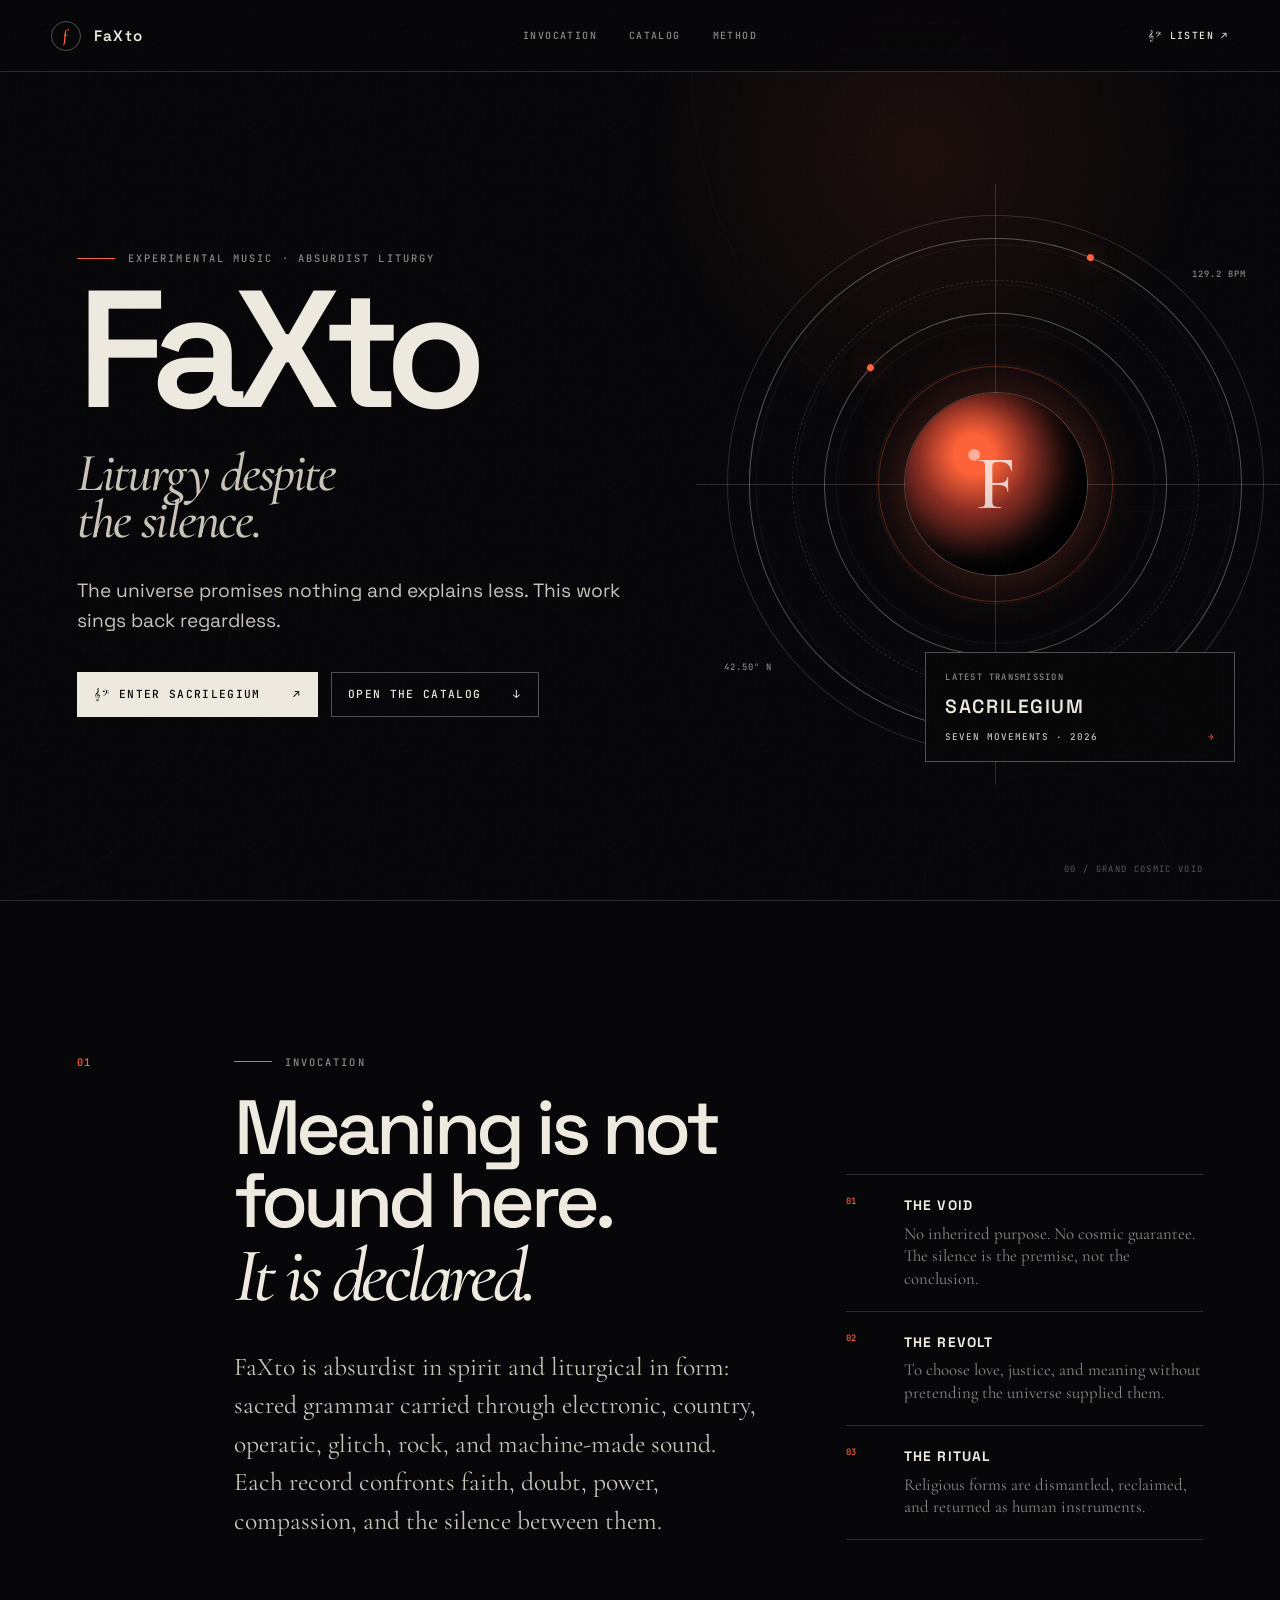
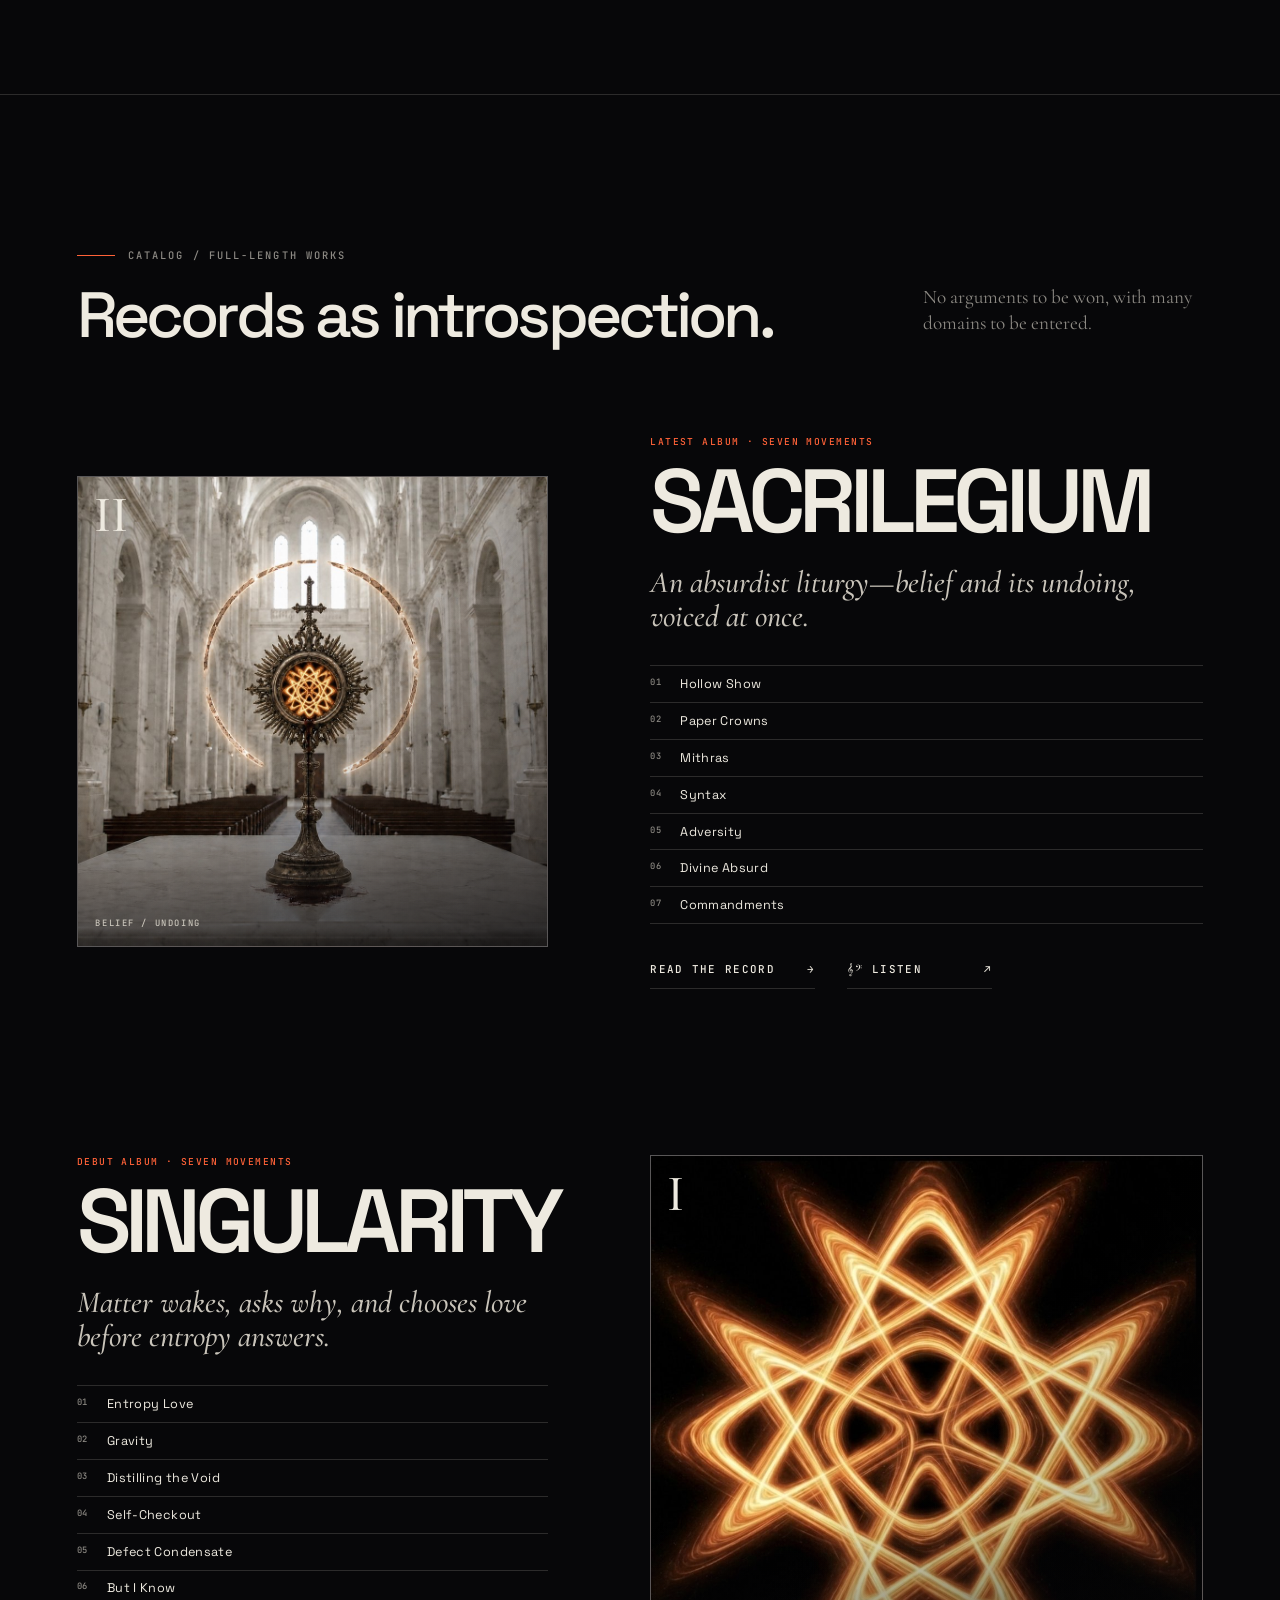
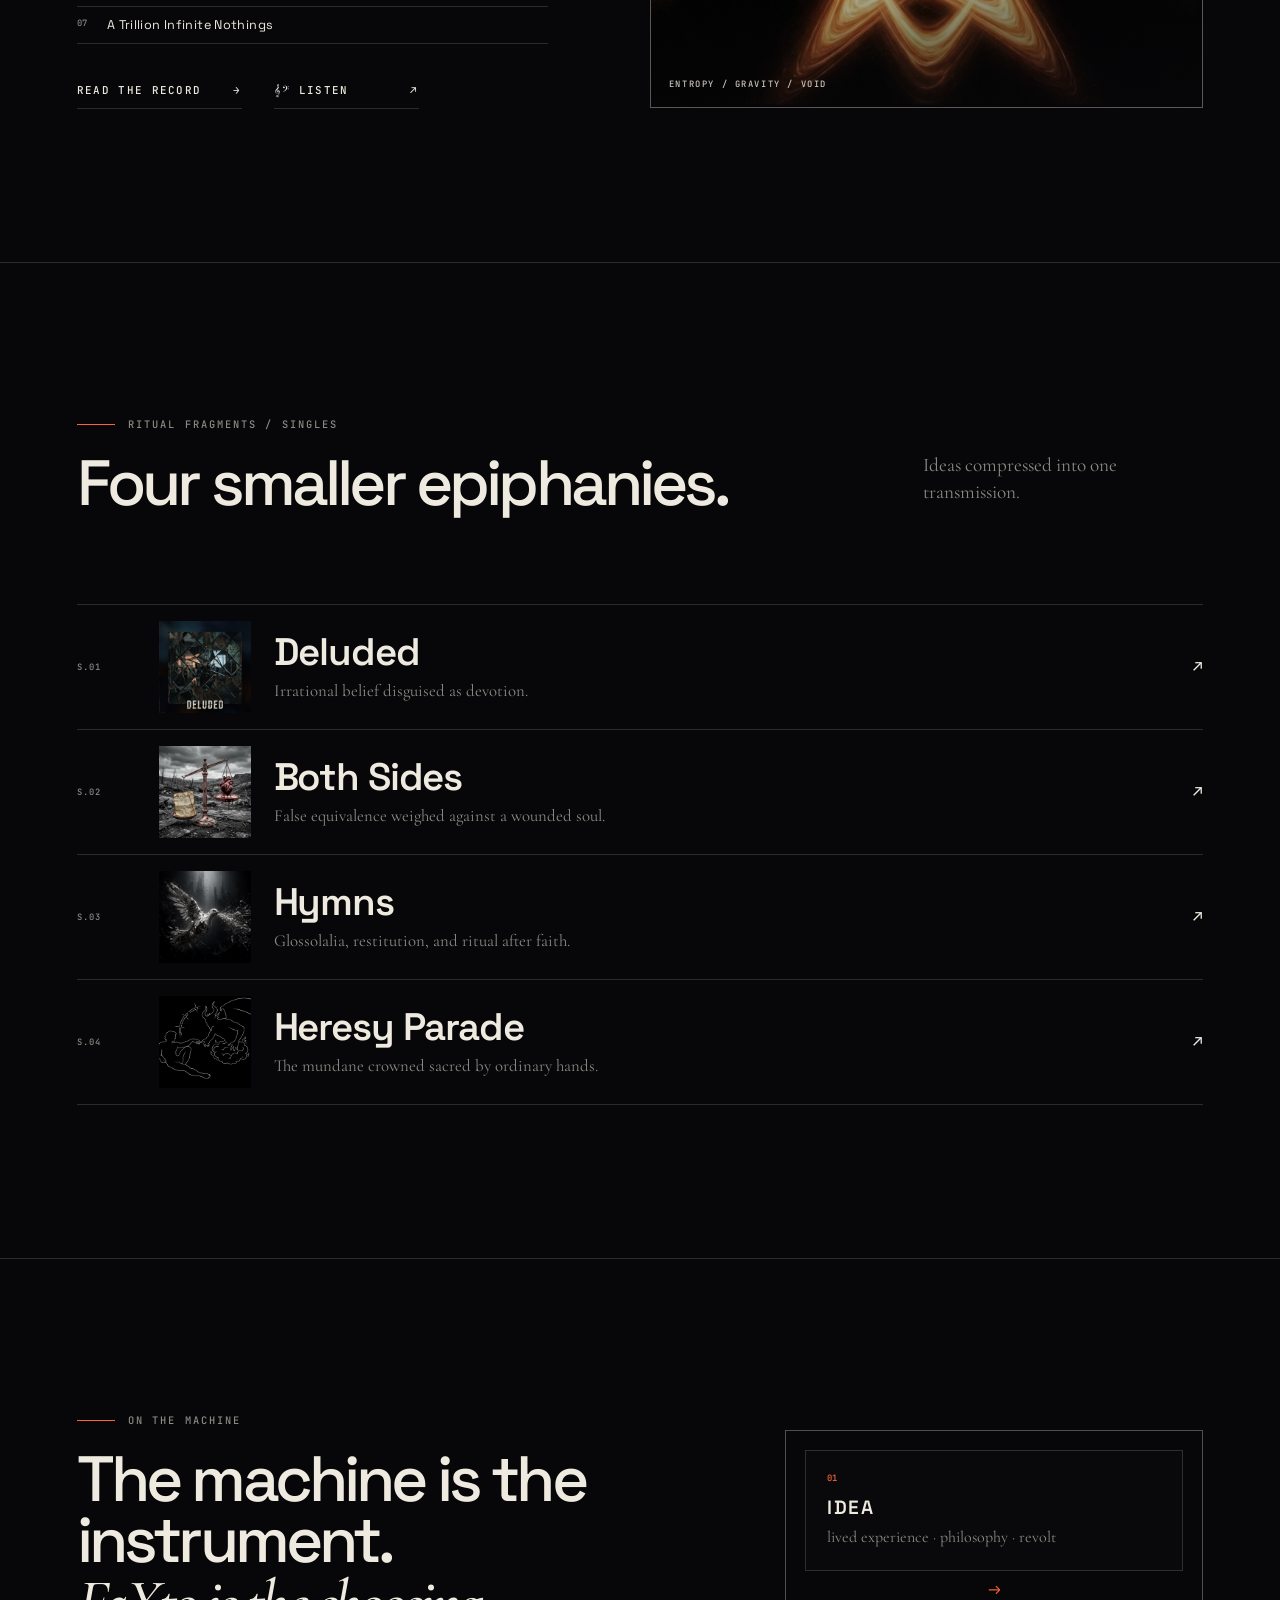
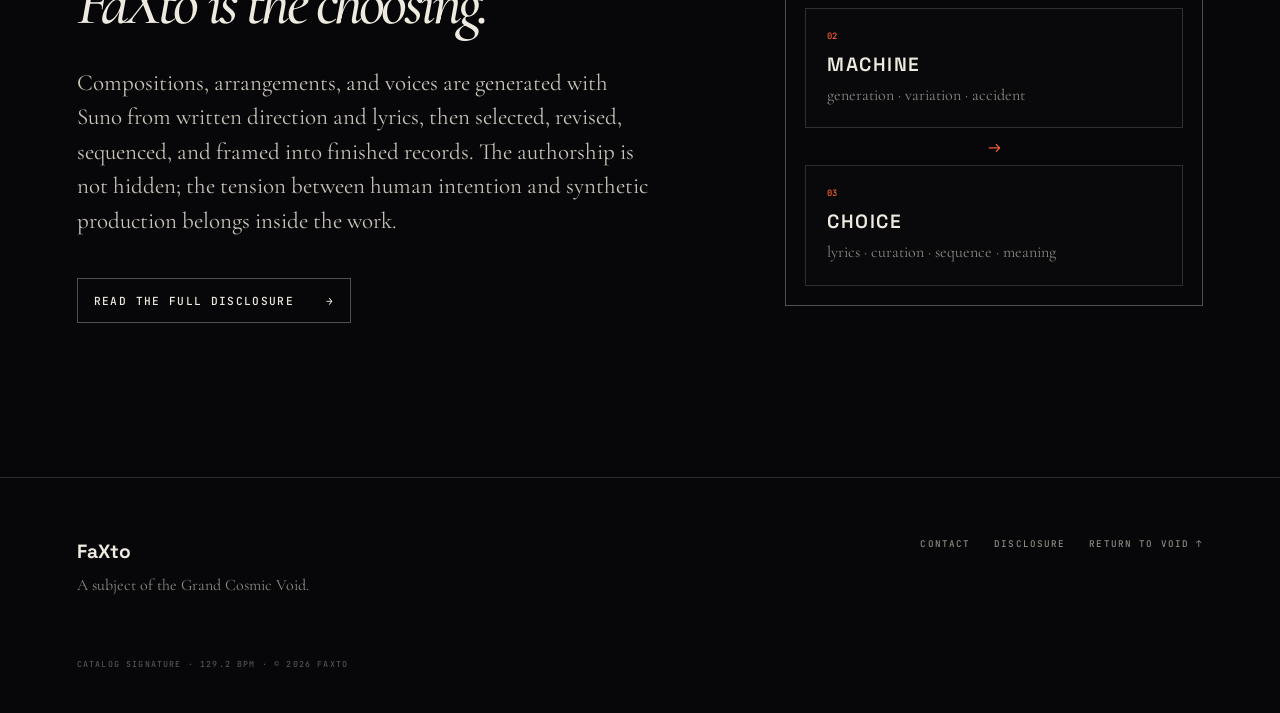
==== index.html @ 3f62a882 "Refine homepage language and restore music symbols" ====
<!DOCTYPE html>
<html lang="en">
<head>
  <meta charset="utf-8">
  <meta name="viewport" content="width=device-width, initial-scale=1">
  <meta name="theme-color" content="#070709">
  <title>FaXto — Liturgy despite the silence</title>
  <meta name="description" content="FaXto is an experimental absurdist music project: sacred forms, machine production, and meaning declared against the Grand Cosmic Void.">
  <link rel="icon" href="favicon.svg" type="image/svg+xml">
  <link rel="stylesheet" href="css/common.css">
  <link rel="stylesheet" href="css/home.css">
  <script>document.documentElement.classList.add('js')</script>
  <script src="js/reveal.js" defer></script>
</head>
<body class="home-page">
  <a class="skip-link" href="#main">Skip to the work</a>
  <div class="ambient" aria-hidden="true"><span></span><span></span><span></span></div>

  <header class="site-header">
    <a class="brand" href="#top" aria-label="FaXto home">
      <span class="brand-mark" aria-hidden="true">ƒ</span>
      <span class="brand-name">FaXto</span>
    </a>
    <nav class="site-nav" aria-label="Primary navigation">
      <a href="#invocation">Invocation</a>
      <a href="#catalog">Catalog</a>
      <a href="#method">Method</a>
    </nav>
    <a class="header-listen" href="https://artists.landr.com/sacrilegium" target="_blank" rel="noopener">𝄞𝄢 Listen <span aria-hidden="true">↗</span></a>
  </header>

  <main id="main">
    <section class="hero" id="top" aria-labelledby="hero-title">
      <div class="hero-copy reveal">
        <p class="kicker">Experimental music · absurdist liturgy</p>
        <h1 id="hero-title"><span>FaXto</span><em>Liturgy despite<br>the silence.</em></h1>
        <p class="hero-deck">The universe promises nothing and explains less. This work sings back regardless.</p>
        <div class="hero-actions">
          <a class="button button-primary" href="https://artists.landr.com/sacrilegium" target="_blank" rel="noopener">𝄞𝄢 Enter SACRILEGIUM <span aria-hidden="true">↗</span></a>
          <a class="button button-quiet" href="#catalog">Open the catalog <span aria-hidden="true">↓</span></a>
        </div>
      </div>

      <div class="hero-visual reveal" aria-label="Abstract orbital visualization representing FaXto's Grand Cosmic Void">
        <div class="void-engine" data-parallax>
          <span class="orbit orbit-a"></span>
          <span class="orbit orbit-b"></span>
          <span class="orbit orbit-c"></span>
          <span class="crosshair crosshair-x"></span>
          <span class="crosshair crosshair-y"></span>
          <span class="event-horizon"></span>
          <span class="core">F</span>
          <span class="coordinate coordinate-a">129.2 BPM</span>
          <span class="coordinate coordinate-b">42.50° N</span>
          <span class="coordinate coordinate-c">VOID / 02</span>
        </div>
        <a class="latest-signal" href="releases/sacrilegium.html">
          <span class="signal-label">Latest transmission</span>
          <strong>SACRILEGIUM</strong>
          <span class="signal-meta">Seven movements · 2026 <b aria-hidden="true">→</b></span>
        </a>
      </div>

      <div class="hero-index" aria-hidden="true">00 / GRAND COSMIC VOID</div>
    </section>

    <section class="invocation section-shell" id="invocation" aria-labelledby="invocation-title">
      <div class="section-number reveal">01</div>
      <div class="invocation-copy reveal">
        <p class="kicker">Invocation</p>
        <h2 id="invocation-title">Meaning is not found here.<br><em>It is declared.</em></h2>
        <p>FaXto is absurdist in spirit and liturgical in form: sacred grammar carried through electronic, country, operatic, glitch, rock, and machine-made sound. Each record confronts faith, doubt, power, compassion, and the silence between them.</p>
      </div>
      <div class="tenets reveal" aria-label="FaXto artistic principles">
        <article><span>01</span><h3>The Void</h3><p>No inherited purpose. No cosmic guarantee. The silence is the premise, not the conclusion.</p></article>
        <article><span>02</span><h3>The Revolt</h3><p>To choose love, justice, and meaning without pretending the universe supplied them.</p></article>
        <article><span>03</span><h3>The Ritual</h3><p>Religious forms are dismantled, reclaimed, and returned as human instruments.</p></article>
      </div>
    </section>

    <section class="catalog section-shell" id="catalog" aria-labelledby="catalog-title">
      <div class="section-heading reveal">
        <div><p class="kicker">Catalog / full-length works</p><h2 id="catalog-title">Records as introspection.</h2></div>
        <p>No arguments to be won, with many domains to be entered.</p>
      </div>

      <article class="release release-latest reveal">
        <a class="release-art" href="releases/sacrilegium.html" aria-label="Open SACRILEGIUM release page">
          <img src="assets/sacrilegium.jpg" alt="SACRILEGIUM cover: a monstrance on a marble altar" width="1000" height="1000" loading="lazy">
          <span class="art-index">II</span>
          <span class="art-caption">BELIEF / UNDOING</span>
        </a>
        <div class="release-body">
          <p class="release-status">Latest album · seven movements</p>
          <h3><a href="releases/sacrilegium.html">SACRILEGIUM</a></h3>
          <p class="release-thesis">An absurdist liturgy—belief and its undoing, voiced at once.</p>
          <ol class="compact-tracklist">
            <li><span>01</span> Hollow Show</li><li><span>02</span> Paper Crowns</li><li><span>03</span> Mithras</li><li><span>04</span> Syntax</li><li><span>05</span> Adversity</li><li><span>06</span> Divine Absurd</li><li><span>07</span> Commandments</li>
          </ol>
          <div class="release-actions"><a class="text-link" href="releases/sacrilegium.html">Read the record <span>→</span></a><a class="text-link" href="https://artists.landr.com/sacrilegium" target="_blank" rel="noopener">𝄞𝄢 Listen <span>↗</span></a></div>
        </div>
      </article>

      <article class="release release-reverse reveal">
        <a class="release-art" href="releases/singularity.html" aria-label="Open SINGULARITY release page">
          <img src="assets/singularity.jpg" alt="SINGULARITY cover: a glowing orange singularity knot" width="1000" height="1000" loading="lazy">
          <span class="art-index">I</span>
          <span class="art-caption">ENTROPY / GRAVITY / VOID</span>
        </a>
        <div class="release-body">
          <p class="release-status">Debut album · seven movements</p>
          <h3><a href="releases/singularity.html">SINGULARITY</a></h3>
          <p class="release-thesis">Matter wakes, asks why, and chooses love before entropy answers.</p>
          <ol class="compact-tracklist">
            <li><span>01</span> Entropy Love</li><li><span>02</span> Gravity</li><li><span>03</span> Distilling the Void</li><li><span>04</span> Self-Checkout</li><li><span>05</span> Defect Condensate</li><li><span>06</span> But I Know</li><li><span>07</span> A Trillion Infinite Nothings</li>
          </ol>
          <div class="release-actions"><a class="text-link" href="releases/singularity.html">Read the record <span>→</span></a><a class="text-link" href="https://artists.landr.com/singularity" target="_blank" rel="noopener">𝄞𝄢 Listen <span>↗</span></a></div>
        </div>
      </article>
    </section>

    <section class="singles section-shell" aria-labelledby="singles-title">
      <div class="section-heading reveal"><div><p class="kicker">Ritual fragments / singles</p><h2 id="singles-title">Four smaller epiphanies.</h2></div><p>Ideas compressed into one transmission.</p></div>
      <div class="single-grid">
        <a class="single-card reveal" href="releases/deluded.html"><span class="single-no">S.01</span><img src="assets/deluded.jpg" alt="Deluded cover" loading="lazy"><span class="single-copy"><strong>Deluded</strong><small>Irrational belief disguised as devotion.</small></span><b>↗</b></a>
        <a class="single-card reveal" href="releases/both-sides.html"><span class="single-no">S.02</span><img src="assets/both-sides.jpg" alt="Both Sides cover" loading="lazy"><span class="single-copy"><strong>Both Sides</strong><small>False equivalence weighed against a wounded soul.</small></span><b>↗</b></a>
        <a class="single-card reveal" href="releases/hymns.html"><span class="single-no">S.03</span><img src="assets/hymns.jpg" alt="Hymns cover" loading="lazy"><span class="single-copy"><strong>Hymns</strong><small>Glossolalia, restitution, and ritual after faith.</small></span><b>↗</b></a>
        <a class="single-card reveal" href="releases/heresy-parade.html"><span class="single-no">S.04</span><img src="assets/heresy-parade.jpg" alt="Heresy Parade cover" loading="lazy"><span class="single-copy"><strong>Heresy Parade</strong><small>The mundane crowned sacred by ordinary hands.</small></span><b>↗</b></a>
      </div>
    </section>

    <section class="method section-shell" id="method" aria-labelledby="method-title">
      <div class="method-panel reveal">
        <p class="kicker">On the machine</p>
        <h2 id="method-title">The machine is the instrument.<br><em>FaXto is the choosing.</em></h2>
        <p>Compositions, arrangements, and voices are generated with Suno from written direction and lyrics, then selected, revised, sequenced, and framed into finished records. The authorship is not hidden; the tension between human intention and synthetic production belongs inside the work.</p>
        <a class="button button-quiet" href="disclosure.html">Read the full disclosure <span>→</span></a>
      </div>
      <div class="method-diagram reveal" aria-label="Diagram showing FaXto's creative method">
        <div><span>01</span><strong>Idea</strong><small>lived experience · philosophy · revolt</small></div>
        <i aria-hidden="true">→</i>
        <div><span>02</span><strong>Machine</strong><small>generation · variation · accident</small></div>
        <i aria-hidden="true">→</i>
        <div><span>03</span><strong>Choice</strong><small>lyrics · curation · sequence · meaning</small></div>
      </div>
    </section>
  </main>

  <footer class="site-footer">
    <div><strong>FaXto</strong><span>A subject of the Grand Cosmic Void.</span></div>
    <nav aria-label="Footer navigation"><a href="mailto:faxto.music@gmail.com">Contact</a><a href="disclosure.html">Disclosure</a><a href="#top">Return to void ↑</a></nav>
    <small>Catalog signature · 129.2 BPM · © 2026 FaXto</small>
  </footer>
</body>
</html>
---- css/common.css ----
@import url('https://fonts.googleapis.com/css2?family=Cormorant+Garamond:ital,wght@0,400;0,500;0,600;1,500;1,600&family=JetBrains+Mono:wght@400;500&family=Space+Grotesk:wght@400;500;600&display=swap');

:root{
  --void:#070709;
  --void-2:#0d0d12;
  --panel:#111117;
  --paper:#eeeae0;
  --paper-dim:#c9c4ba;
  --ash:#8c8983;
  --line:rgba(238,234,224,.16);
  --line-strong:rgba(238,234,224,.32);
  --ember:#ff6238;
  --ember-soft:rgba(255,98,56,.16);
  --rose:#c38b7d;
  --display:"Space Grotesk",Arial,sans-serif;
  --serif:"Cormorant Garamond",Georgia,serif;
  --mono:"JetBrains Mono",ui-monospace,monospace;
  --max:1440px;
}

*,*::before,*::after{box-sizing:border-box}
html{scroll-behavior:smooth;-webkit-text-size-adjust:100%}
body{margin:0;background:var(--void);color:var(--paper);font-family:var(--display);font-size:16px;line-height:1.5;-webkit-font-smoothing:antialiased;overflow-x:hidden}
body::before{content:"";position:fixed;inset:0;pointer-events:none;z-index:50;opacity:.045;background-image:url("data:image/svg+xml,%3Csvg xmlns='http://www.w3.org/2000/svg' width='180' height='180'%3E%3Cfilter id='n'%3E%3CfeTurbulence baseFrequency='.85' numOctaves='3' stitchTiles='stitch'/%3E%3C/filter%3E%3Crect width='100%25' height='100%25' filter='url(%23n)' opacity='.8'/%3E%3C/svg%3E")}
a{color:inherit}
img{max-width:100%}
button,input,textarea,select{font:inherit}
::selection{background:var(--ember);color:#090909}
.skip-link{position:fixed;left:1rem;top:1rem;z-index:100;transform:translateY(-180%);padding:.75rem 1rem;background:var(--paper);color:var(--void);text-decoration:none;font:500 .72rem var(--mono);text-transform:uppercase;letter-spacing:.12em}.skip-link:focus{transform:none}
.kicker,.mono{margin:0;font:500 .65rem var(--mono);text-transform:uppercase;letter-spacing:.2em;color:var(--ash)}
.kicker::before{content:"";display:inline-block;width:2.4rem;height:1px;margin:0 .8rem .2rem 0;background:var(--ember)}
.button{display:inline-flex;align-items:center;justify-content:space-between;gap:2rem;min-width:13rem;padding:.9rem 1rem;border:1px solid var(--line-strong);font:500 .7rem var(--mono);letter-spacing:.12em;text-transform:uppercase;text-decoration:none;transition:background .25s,color .25s,border-color .25s,transform .25s}
.button:hover,.button:focus-visible{transform:translateY(-2px)}
.button-primary{background:var(--paper);color:var(--void);border-color:var(--paper)}
.button-primary:hover,.button-primary:focus-visible{background:var(--ember);border-color:var(--ember)}
.button-quiet:hover,.button-quiet:focus-visible{border-color:var(--ember);color:var(--ember)}
.text-link{display:inline-flex;justify-content:space-between;gap:2rem;padding:.7rem 0;border-bottom:1px solid var(--line);font:500 .68rem var(--mono);letter-spacing:.12em;text-transform:uppercase;text-decoration:none;transition:color .2s,border-color .2s}.text-link:hover,.text-link:focus-visible{color:var(--ember);border-color:var(--ember)}
:focus-visible{outline:2px solid var(--ember);outline-offset:4px}
.reveal{opacity:1;transform:none}.js .reveal{opacity:0;transform:translateY(24px);transition:opacity .8s cubic-bezier(.2,.7,.2,1),transform .8s cubic-bezier(.2,.7,.2,1)}.js .reveal.in{opacity:1;transform:none}

/* Shared release and disclosure foundations */
.release-page,.disclosure-page{min-height:100vh;background:radial-gradient(circle at 80% 0,var(--ember-soft),transparent 34%),var(--void)}
.release-page .wrap,.disclosure-page .wrap{position:relative;z-index:1;max-width:1080px;margin:auto;padding:0 32px 64px}
.rel-top{padding:30px 0}.back{display:inline-flex;align-items:center;gap:.7rem;color:var(--ash);font:500 .65rem var(--mono);letter-spacing:.16em;text-transform:uppercase;text-decoration:none}.back:hover{color:var(--ember)}
.gild,.dot{color:var(--ember)}

@media(max-width:720px){.button{width:100%}.release-page .wrap,.disclosure-page .wrap{padding-inline:20px}}
@media(prefers-reduced-motion:reduce){html{scroll-behavior:auto}.js .reveal{opacity:1;transform:none;transition:none}*,*::before,*::after{animation-duration:.001ms!important;animation-iteration-count:1!important;transition-duration:.001ms!important}}
---- css/home.css ----
.ambient{position:fixed;inset:0;z-index:-1;overflow:hidden;pointer-events:none;background:radial-gradient(circle at 72% 17%,rgba(255,98,56,.09),transparent 24%),linear-gradient(90deg,transparent 0 49.95%,rgba(255,255,255,.018) 50%,transparent 50.05%)}
.ambient span{position:absolute;border:1px solid rgba(255,255,255,.025);border-radius:50%}.ambient span:nth-child(1){width:70vw;height:70vw;right:-24vw;top:-30vw}.ambient span:nth-child(2){width:44vw;height:44vw;left:-26vw;top:38vh}.ambient span:nth-child(3){width:20vw;height:20vw;right:8vw;bottom:-10vw}
.site-header{position:fixed;inset:0 0 auto;z-index:40;height:72px;display:grid;grid-template-columns:1fr auto 1fr;align-items:center;padding:0 clamp(20px,4vw,64px);border-bottom:1px solid var(--line);background:rgba(7,7,9,.82);backdrop-filter:blur(18px)}
.brand{display:flex;align-items:center;gap:.8rem;width:max-content;text-decoration:none}.brand-mark{display:grid;place-items:center;width:30px;height:30px;border:1px solid var(--line-strong);border-radius:50%;font:600 1rem var(--serif);color:var(--ember)}.brand-name{font:600 .95rem var(--display);letter-spacing:.08em}
.site-nav{display:flex;gap:2rem}.site-nav a,.header-listen{font:500 .62rem var(--mono);text-transform:uppercase;letter-spacing:.14em;color:var(--ash);text-decoration:none;transition:color .2s}.site-nav a:hover,.site-nav a.active,.header-listen:hover{color:var(--paper)}.header-listen{justify-self:end;color:var(--paper)}
.hero{position:relative;min-height:100svh;display:grid;grid-template-columns:minmax(0,1fr) minmax(430px,.85fr);gap:clamp(40px,7vw,120px);align-items:center;max-width:var(--max);margin:auto;padding:140px clamp(24px,6vw,88px) 72px}
.hero-copy{position:relative;z-index:2}.hero h1{margin:1.4rem 0 0;line-height:.84}.hero h1>span{display:block;font:600 clamp(5rem,13vw,12.4rem)/.75 var(--display);letter-spacing:-.08em}.hero h1 em{display:block;margin-top:2.3rem;font:500 italic clamp(2.2rem,4.2vw,4.9rem)/.88 var(--serif);letter-spacing:-.035em;color:var(--paper-dim)}
.hero-deck{max-width:610px;margin:2rem 0 0;font:400 clamp(1.12rem,1.5vw,1.38rem)/1.55 var(--display);color:var(--paper-dim)}.hero-actions{display:flex;gap:.8rem;flex-wrap:wrap;margin-top:2.3rem}
.hero-visual{position:relative;display:grid;place-items:center;min-height:620px}.void-engine{position:relative;width:min(42vw,560px);aspect-ratio:1;border:1px solid var(--line);border-radius:50%;display:grid;place-items:center;transition:transform .25s ease-out;background:radial-gradient(circle,rgba(255,98,56,.09),transparent 34%),repeating-radial-gradient(circle,transparent 0 38px,rgba(255,255,255,.032) 39px 40px)}
.void-engine::before,.void-engine::after{content:"";position:absolute;inset:12%;border:1px dashed rgba(255,255,255,.15);border-radius:50%;animation:spin 24s linear infinite}.void-engine::after{inset:28%;border-style:solid;border-color:rgba(255,98,56,.32);animation-direction:reverse;animation-duration:17s}
.orbit{position:absolute;border:1px solid var(--line-strong);border-radius:50%}.orbit::after{content:"";position:absolute;left:50%;top:-4px;width:7px;height:7px;border-radius:50%;background:var(--ember);box-shadow:0 0 24px var(--ember)}.orbit-a{inset:4%;transform:rotate(22deg)}.orbit-b{inset:18%;transform:rotate(-48deg)}.orbit-c{inset:34%;transform:rotate(80deg)}
.event-horizon{position:absolute;width:34%;aspect-ratio:1;border-radius:50%;background:radial-gradient(circle at 38% 34%,#ffb09b 0 3%,var(--ember) 4% 12%,#8c2e23 34%,#0a090c 68%);box-shadow:0 0 0 1px rgba(255,255,255,.22),0 0 65px rgba(255,98,56,.24),inset -22px -16px 38px #000}.core{position:relative;z-index:2;font:600 clamp(2.8rem,6vw,5rem)/1 var(--serif);color:rgba(255,255,255,.76);mix-blend-mode:screen}
.crosshair{position:absolute;background:var(--line)}.crosshair-x{width:112%;height:1px}.crosshair-y{height:112%;width:1px}.coordinate{position:absolute;padding:.25rem .4rem;background:var(--void);font:500 .55rem var(--mono);letter-spacing:.12em;color:var(--ash)}.coordinate-a{top:9%;right:2%}.coordinate-b{bottom:14%;left:-2%}.coordinate-c{bottom:4%;right:11%}
.latest-signal{position:absolute;right:-2rem;bottom:2rem;width:min(310px,70%);padding:1.15rem 1.2rem;border:1px solid var(--line-strong);background:rgba(7,7,9,.86);backdrop-filter:blur(12px);text-decoration:none;transition:transform .25s,border-color .25s}.latest-signal:hover{transform:translate(-4px,-4px);border-color:var(--ember)}.signal-label{display:block;font:500 .55rem var(--mono);letter-spacing:.14em;text-transform:uppercase;color:var(--ash)}.latest-signal strong{display:block;margin:.7rem 0;font:600 1.2rem var(--display);letter-spacing:.08em}.signal-meta{display:flex;justify-content:space-between;font:500 .58rem var(--mono);text-transform:uppercase;letter-spacing:.1em;color:var(--paper-dim)}.signal-meta b{color:var(--ember)}
.hero-index{position:absolute;right:clamp(24px,6vw,88px);bottom:25px;font:500 .55rem var(--mono);letter-spacing:.15em;color:#4f4d4b}
@keyframes spin{to{transform:rotate(360deg)}}
.section-shell{max-width:var(--max);margin:auto;padding:clamp(90px,12vw,180px) clamp(24px,6vw,88px);border-top:1px solid var(--line)}
.invocation{display:grid;grid-template-columns:80px minmax(0,1.2fr) minmax(320px,.8fr);gap:clamp(30px,6vw,90px)}.section-number{font:500 .65rem var(--mono);letter-spacing:.14em;color:var(--ember)}.invocation-copy h2,.section-heading h2,.method h2{margin:1.4rem 0 0;font:500 clamp(2.8rem,6vw,6.4rem)/.95 var(--display);letter-spacing:-.06em}.invocation-copy h2 em,.method h2 em{font-family:var(--serif);font-weight:500}.invocation-copy>p:last-child{max-width:740px;margin:2.2rem 0 0;font:400 clamp(1.25rem,2vw,1.75rem)/1.5 var(--serif);color:var(--paper-dim)}
.tenets{align-self:end}.tenets article{display:grid;grid-template-columns:42px 1fr;column-gap:1rem;padding:1.25rem 0;border-top:1px solid var(--line)}.tenets article:last-child{border-bottom:1px solid var(--line)}.tenets span{grid-row:1/3;font:500 .55rem var(--mono);color:var(--ember)}.tenets h3{margin:0;font-size:.86rem;letter-spacing:.08em;text-transform:uppercase}.tenets p{margin:.45rem 0 0;font:400 1.05rem/1.35 var(--serif);color:var(--ash)}
.section-heading{display:flex;justify-content:space-between;gap:2rem;align-items:end;margin-bottom:clamp(48px,7vw,90px)}.section-heading h2{font-size:clamp(2.8rem,5vw,5.3rem)}.section-heading>p{max-width:280px;margin:0 0 .5rem;font:400 1.2rem/1.4 var(--serif);color:var(--ash)}
.release{display:grid;grid-template-columns:minmax(360px,.92fr) minmax(420px,1.08fr);gap:clamp(42px,8vw,120px);align-items:center;padding:0 0 clamp(100px,13vw,180px)}.release:last-child{padding-bottom:0}.release-reverse .release-art{order:2}.release-art{position:relative;display:block;aspect-ratio:1;overflow:hidden;border:1px solid var(--line-strong);background:radial-gradient(circle,var(--ember-soft),var(--panel));text-decoration:none}.release-art::after{content:"";position:absolute;inset:0;background:linear-gradient(135deg,transparent 48%,rgba(7,7,9,.5)),linear-gradient(0deg,rgba(7,7,9,.62),transparent 35%);transition:opacity .35s}.release-art:hover::after{opacity:.45}.release-art img{display:block;width:100%;height:100%;object-fit:cover;transition:transform .8s cubic-bezier(.2,.7,.2,1)}.release-art:hover img{transform:scale(1.025)}.art-index{position:absolute;z-index:2;left:1rem;top:.8rem;font:500 clamp(2rem,4vw,4.5rem)/1 var(--serif);color:var(--paper)}.art-caption{position:absolute;z-index:2;bottom:1.1rem;left:1.1rem;font:500 .55rem var(--mono);letter-spacing:.18em;color:var(--paper-dim)}
.release-status{margin:0;font:500 .6rem var(--mono);letter-spacing:.15em;text-transform:uppercase;color:var(--ember)}.release-body h3{margin:1.2rem 0 .7rem;font:600 clamp(3.2rem,7vw,7.5rem)/.78 var(--display);letter-spacing:-.07em}.release-body h3 a{text-decoration:none}.release-thesis{max-width:650px;margin:1.8rem 0 2rem;font:500 italic clamp(1.4rem,2.4vw,2.2rem)/1.1 var(--serif);color:var(--paper-dim)}.compact-tracklist{list-style:none;margin:0;padding:0;border-top:1px solid var(--line)}.compact-tracklist li{display:flex;gap:1.2rem;padding:.62rem 0;border-bottom:1px solid var(--line);font:400 .79rem var(--display);letter-spacing:.03em}.compact-tracklist span{font:500 .55rem var(--mono);color:var(--ash)}.release-actions{display:flex;gap:2rem;margin-top:1.7rem}.release-actions .text-link{min-width:145px}
.single-grid{border-top:1px solid var(--line)}.single-card{display:grid;grid-template-columns:60px 92px 1fr auto;gap:1.4rem;align-items:center;padding:1rem 0;border-bottom:1px solid var(--line);text-decoration:none;transition:padding .25s,color .25s,background .25s}.single-card:hover{padding-inline:1rem;color:var(--ember);background:rgba(255,255,255,.018)}.single-no{font:500 .55rem var(--mono);letter-spacing:.12em;color:var(--ash)}.single-card img{width:92px;aspect-ratio:1;object-fit:cover;filter:saturate(.75) contrast(1.05);background:var(--panel)}.single-copy strong{display:block;font:600 clamp(1.35rem,3vw,2.4rem)/1 var(--display);letter-spacing:-.03em}.single-copy small{display:block;margin-top:.55rem;font:400 1.05rem var(--serif);color:var(--ash)}.single-card>b{font:400 1rem var(--mono)}
.method{display:grid;grid-template-columns:minmax(0,1fr) minmax(360px,.72fr);gap:clamp(60px,10vw,150px);align-items:center}.method-panel h2{font-size:clamp(3rem,5vw,5.8rem)}.method-panel>p:not(.kicker){max-width:760px;margin:2rem 0;font:400 clamp(1.18rem,1.8vw,1.5rem)/1.5 var(--serif);color:var(--paper-dim)}.method-panel .button{margin-top:.5rem}.method-diagram{border:1px solid var(--line-strong);padding:1.2rem}.method-diagram>div{padding:1.3rem;border:1px solid var(--line);background:rgba(255,255,255,.012)}.method-diagram span{display:block;font:500 .55rem var(--mono);color:var(--ember)}.method-diagram strong{display:block;margin:.65rem 0 .35rem;font:600 1.2rem var(--display);text-transform:uppercase;letter-spacing:.08em}.method-diagram small{font:400 1rem var(--serif);color:var(--ash)}.method-diagram i{display:block;margin:.4rem 0;text-align:center;color:var(--ember);font-style:normal}
.site-footer{max-width:var(--max);margin:auto;display:grid;grid-template-columns:1fr auto;gap:2rem;align-items:start;padding:60px clamp(24px,6vw,88px) 44px;border-top:1px solid var(--line)}.site-footer>div strong{display:block;font-size:1.2rem}.site-footer>div span{display:block;margin-top:.5rem;font:400 1rem var(--serif);color:var(--ash)}.site-footer nav{display:flex;gap:1.5rem;flex-wrap:wrap}.site-footer nav a{font:500 .58rem var(--mono);letter-spacing:.12em;text-transform:uppercase;color:var(--ash);text-decoration:none}.site-footer nav a:hover{color:var(--ember)}.site-footer small{grid-column:1/-1;margin-top:2rem;font:500 .52rem var(--mono);letter-spacing:.14em;text-transform:uppercase;color:#55524f}

@media(max-width:1050px){.site-header{grid-template-columns:1fr auto}.site-nav{display:none}.hero{grid-template-columns:1fr;padding-top:130px}.hero-visual{min-height:520px}.void-engine{width:min(76vw,540px)}.invocation{grid-template-columns:60px 1fr}.tenets{grid-column:2}.release{grid-template-columns:1fr;gap:45px}.release-art{max-width:680px}.release-reverse .release-art{order:0}.method{grid-template-columns:1fr}.method-diagram{max-width:620px}}
@media(max-width:680px){.site-header{height:60px;padding-inline:18px}.brand-name{font-size:.85rem}.header-listen{font-size:.55rem}.hero{padding:108px 20px 50px;gap:30px}.hero h1>span{font-size:clamp(4.4rem,26vw,7rem)}.hero h1 em{font-size:clamp(2.25rem,12vw,3.5rem);margin-top:1.8rem}.hero-actions{flex-direction:column}.hero-visual{min-height:390px}.void-engine{width:88vw}.latest-signal{right:0;bottom:-1rem}.coordinate{display:none}.hero-index{display:none}.section-shell{padding:90px 20px}.invocation{grid-template-columns:1fr}.section-number{display:none}.tenets{grid-column:auto}.section-heading{display:block}.section-heading>p{margin-top:1rem}.release{grid-template-columns:minmax(0,1fr);padding-bottom:100px}.release-art{width:100%}.release-body h3{font-size:clamp(3rem,17vw,5rem)}.release-actions{flex-direction:column;gap:0}.single-card{grid-template-columns:42px 68px 1fr;gap:.8rem}.single-card img{width:68px}.single-card>b{display:none}.single-copy small{font-size:.9rem}.method{display:block}.method-diagram{margin-top:3rem}.site-footer{grid-template-columns:1fr}.site-footer nav{display:grid;gap:.8rem}}
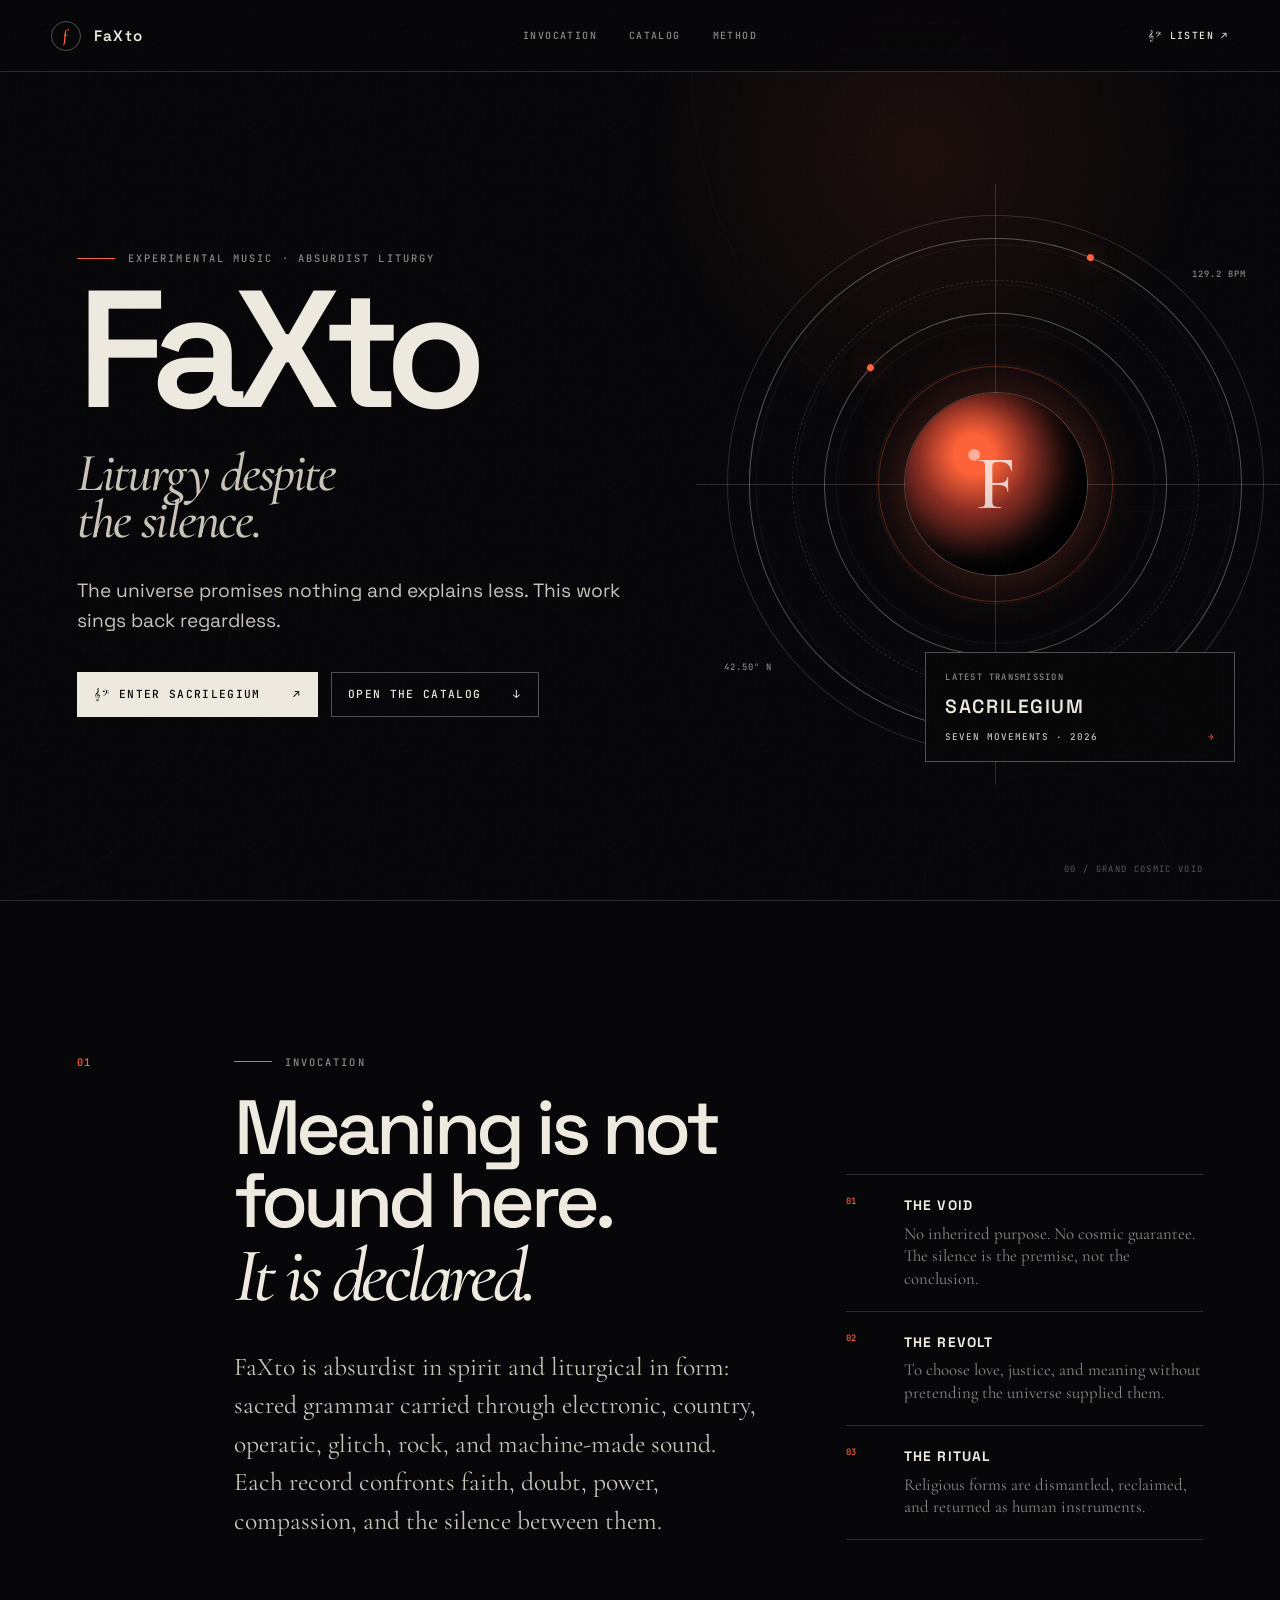
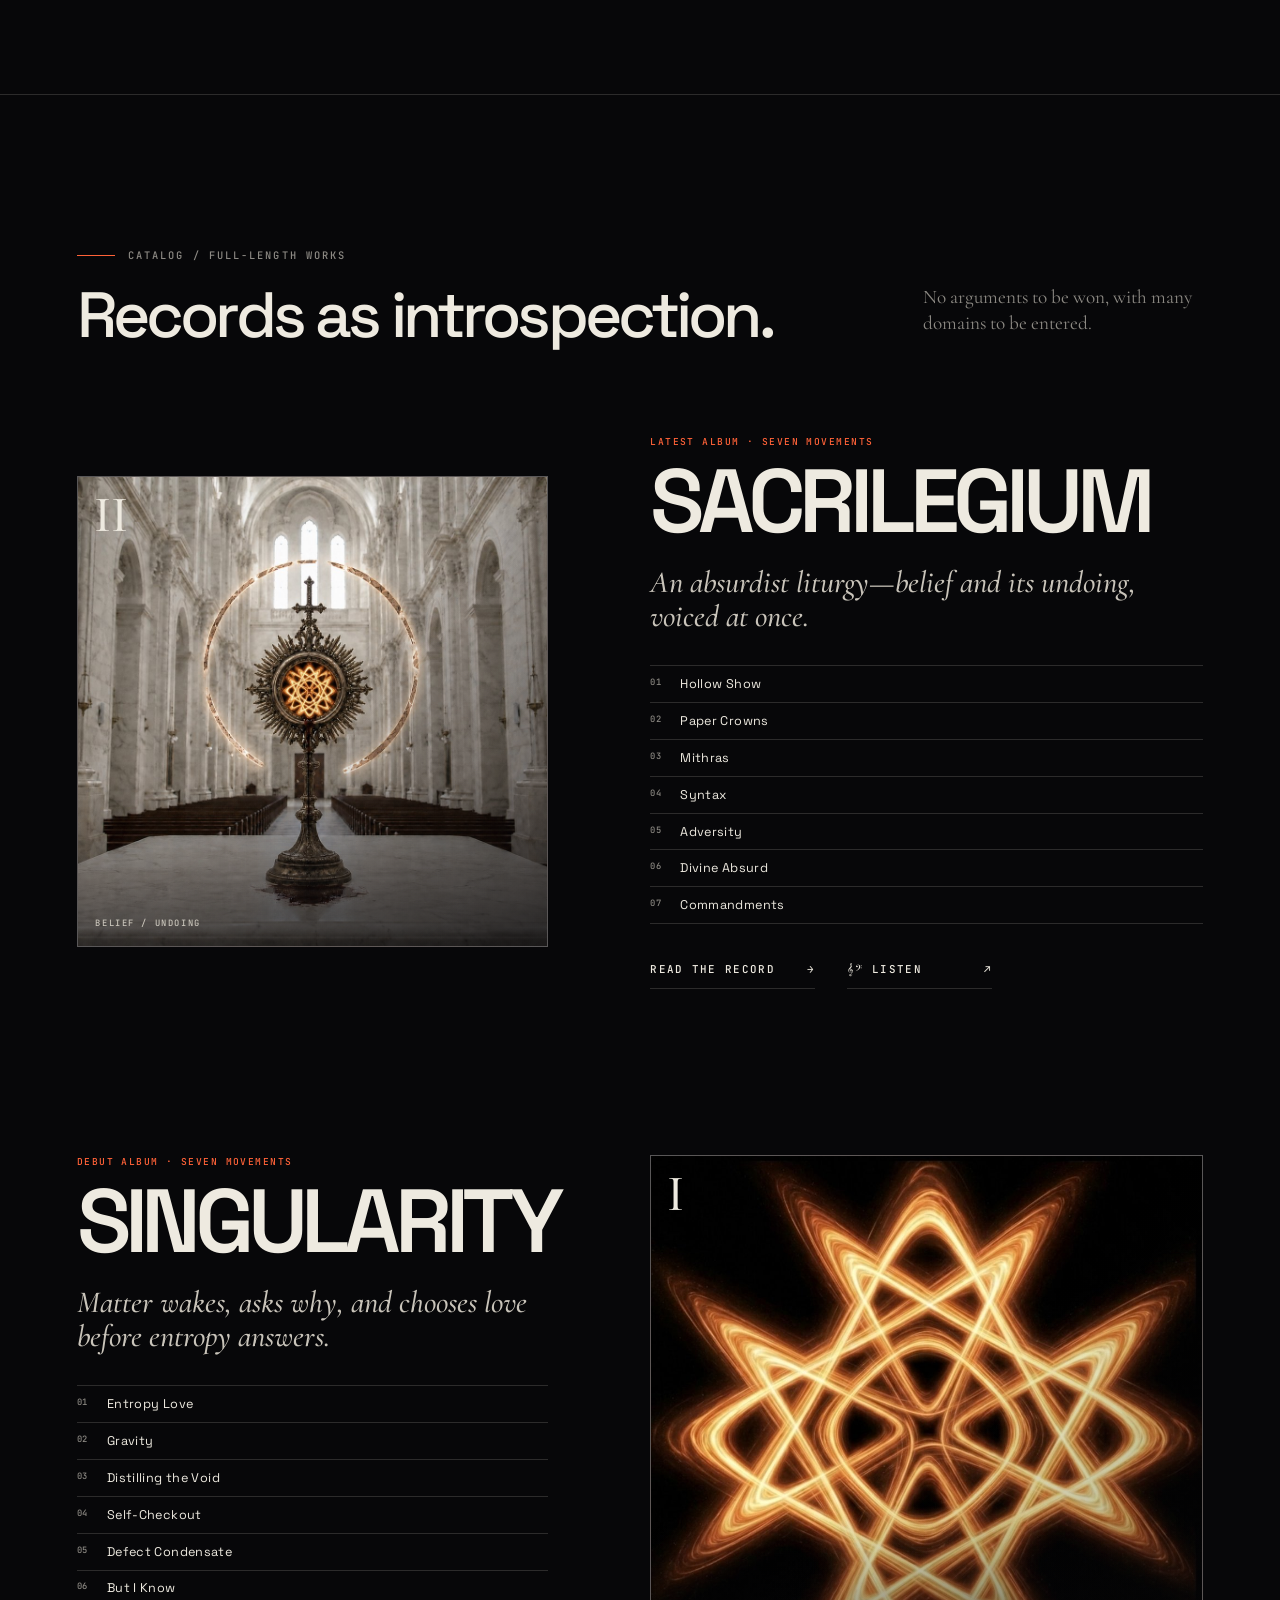
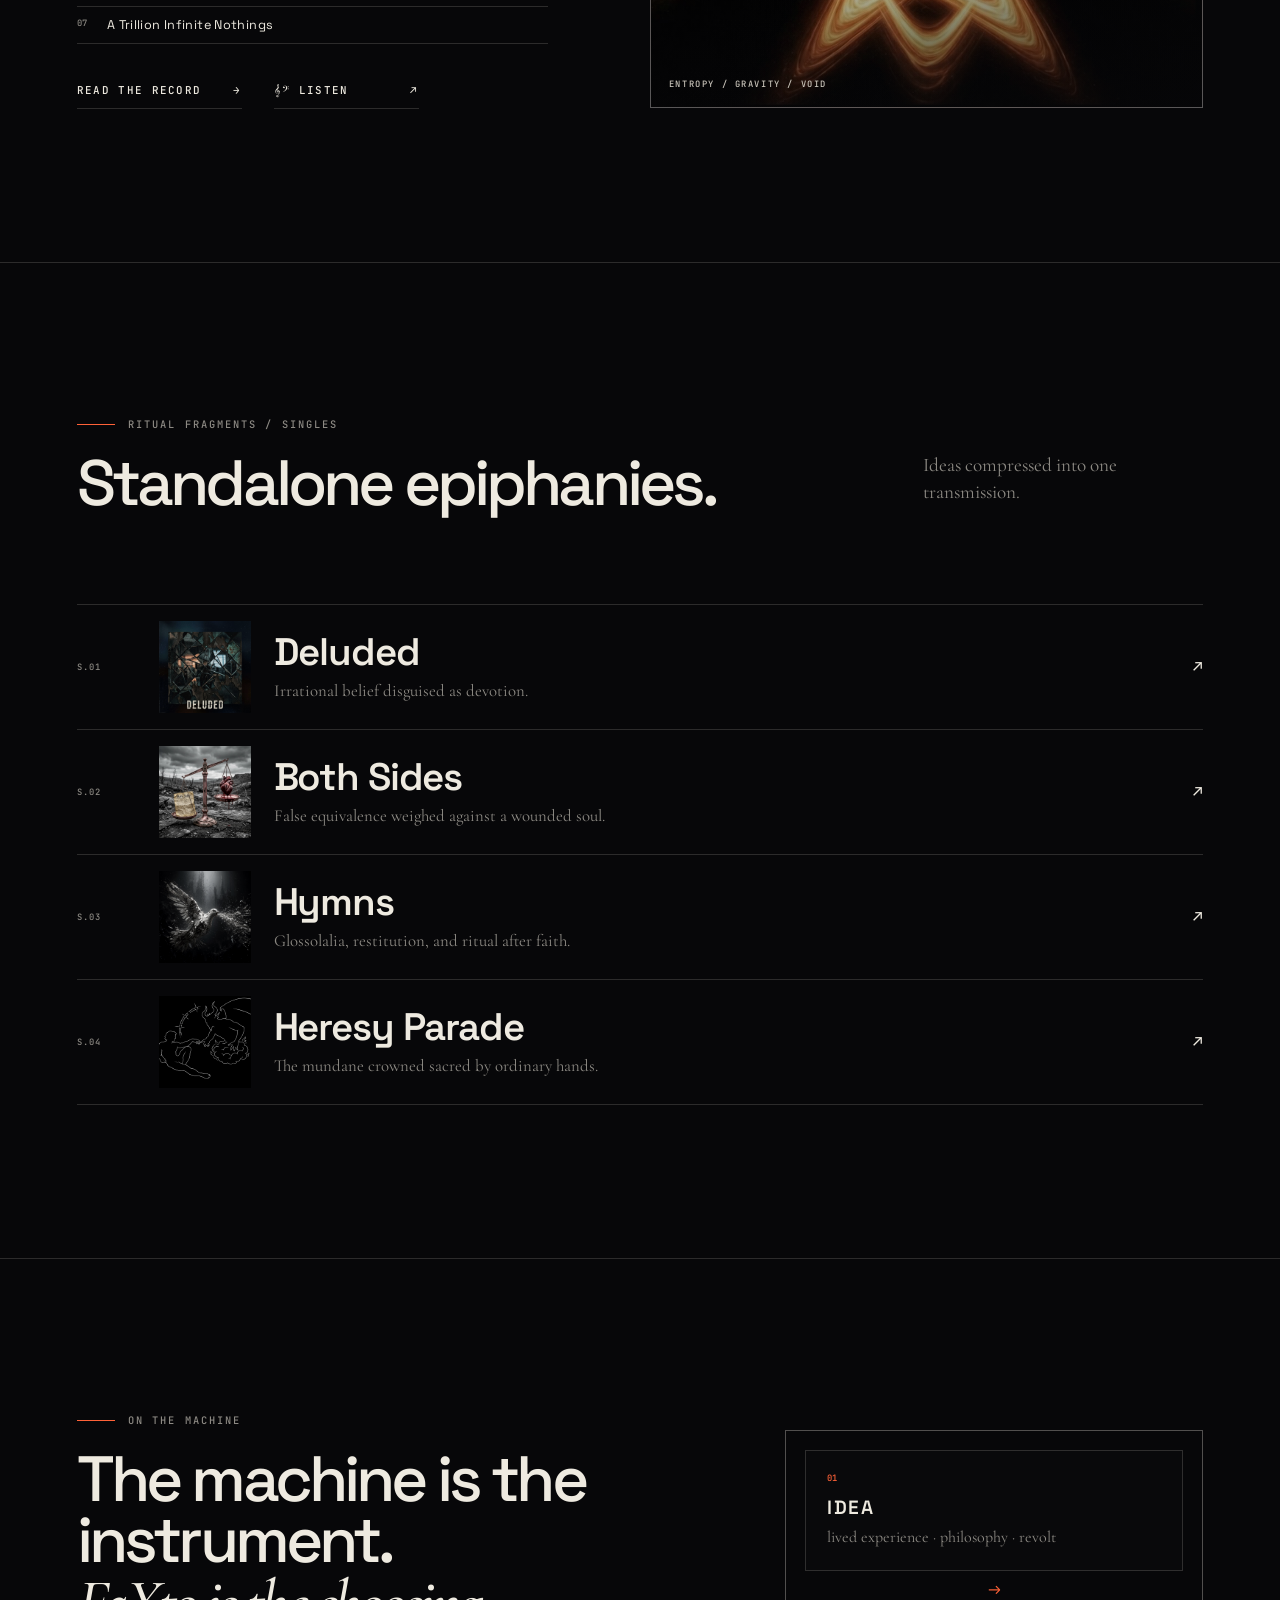
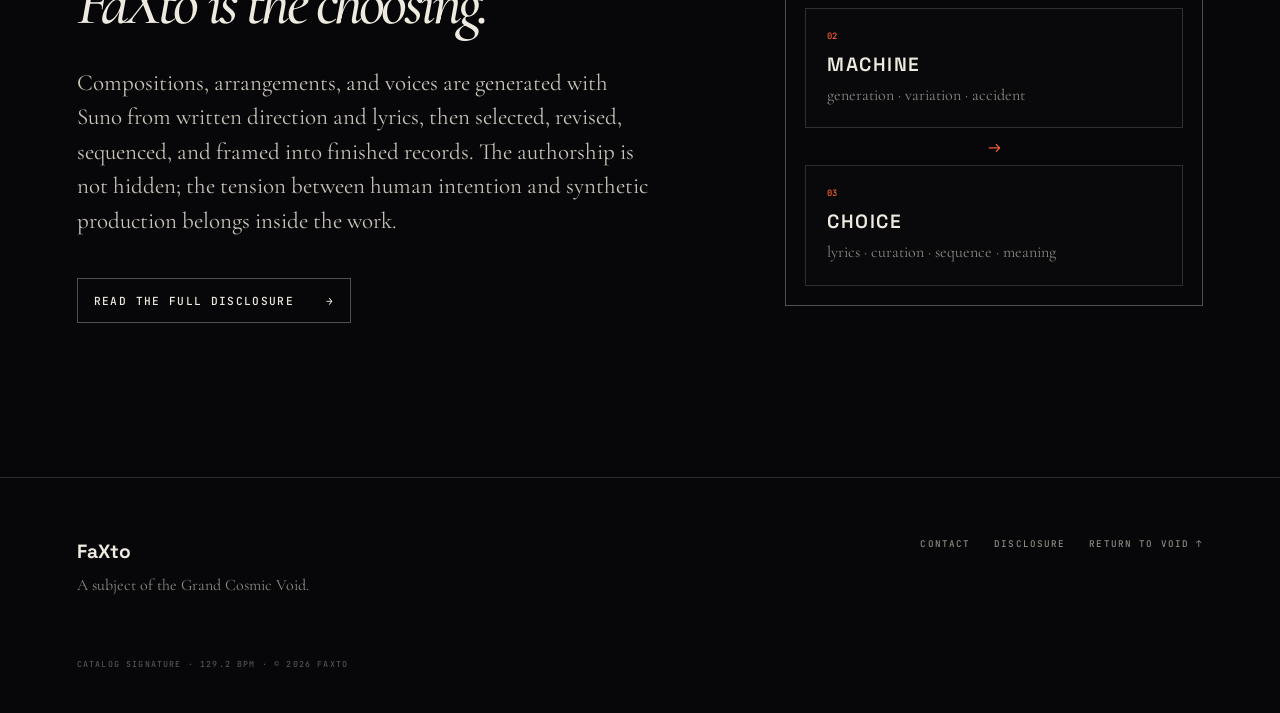
==== commit 8cfa65ad: "Refine singles section heading" ====
--- a/index.html
+++ b/index.html
@@ -120,7 +120,7 @@
     </section>
 
     <section class="singles section-shell" aria-labelledby="singles-title">
-      <div class="section-heading reveal"><div><p class="kicker">Ritual fragments / singles</p><h2 id="singles-title">Four smaller epiphanies.</h2></div><p>Ideas compressed into one transmission.</p></div>
+      <div class="section-heading reveal"><div><p class="kicker">Ritual fragments / singles</p><h2 id="singles-title">Standalone epiphanies.</h2></div><p>Ideas compressed into one transmission.</p></div>
       <div class="single-grid">
         <a class="single-card reveal" href="releases/deluded.html"><span class="single-no">S.01</span><img src="assets/deluded.jpg" alt="Deluded cover" loading="lazy"><span class="single-copy"><strong>Deluded</strong><small>Irrational belief disguised as devotion.</small></span><b>↗</b></a>
         <a class="single-card reveal" href="releases/both-sides.html"><span class="single-no">S.02</span><img src="assets/both-sides.jpg" alt="Both Sides cover" loading="lazy"><span class="single-copy"><strong>Both Sides</strong><small>False equivalence weighed against a wounded soul.</small></span><b>↗</b></a>
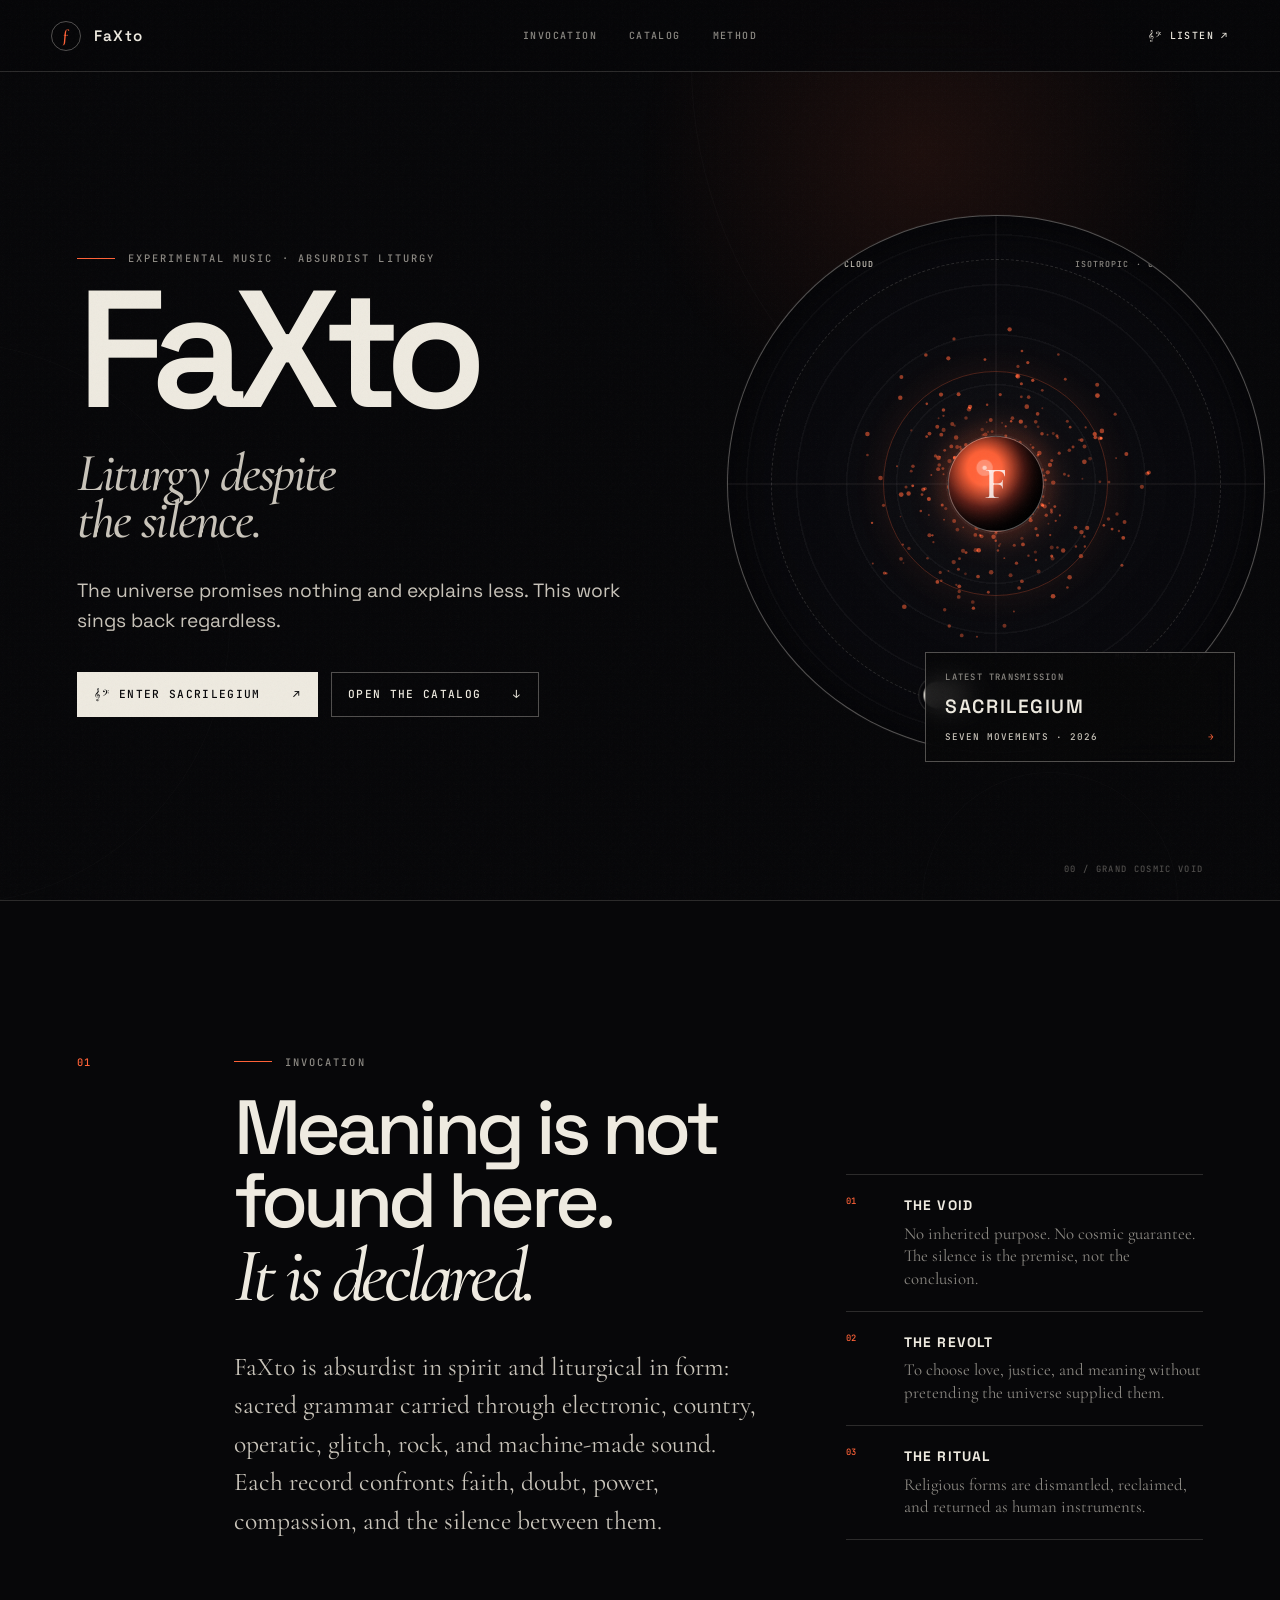
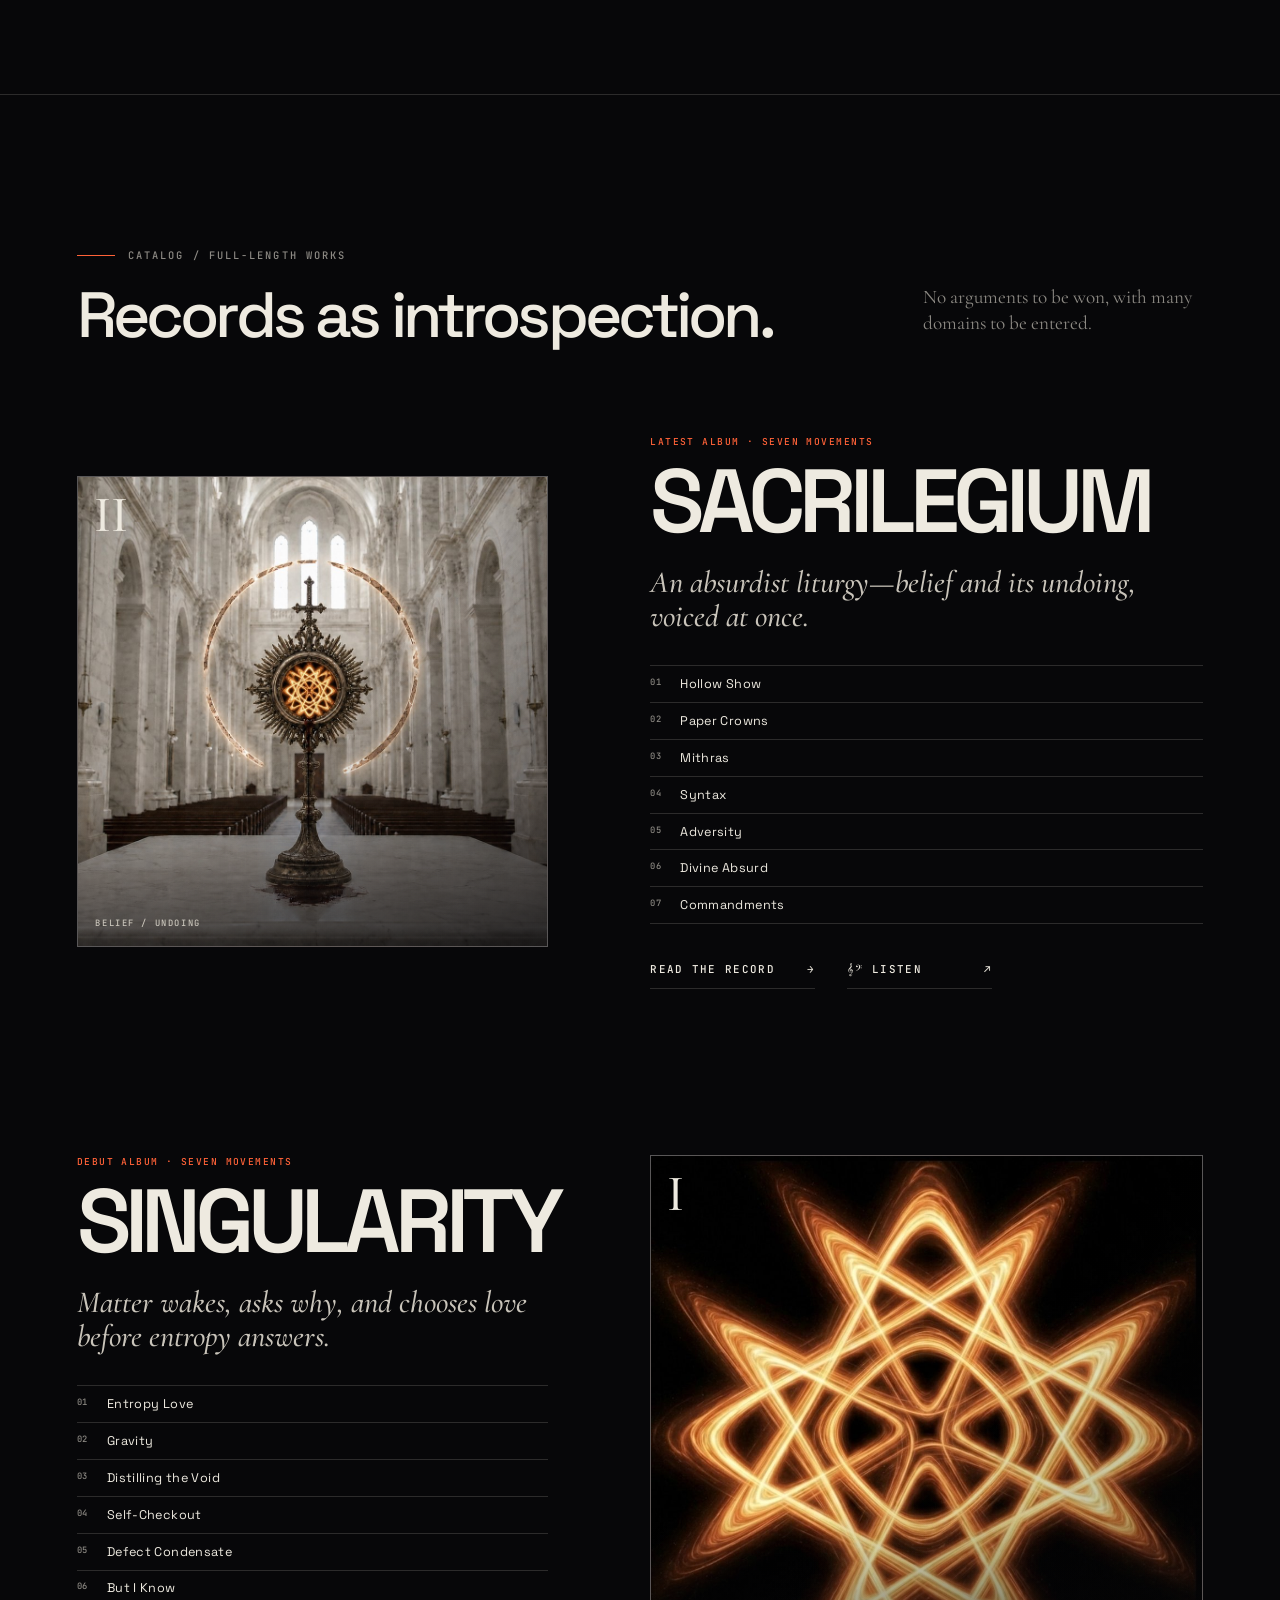
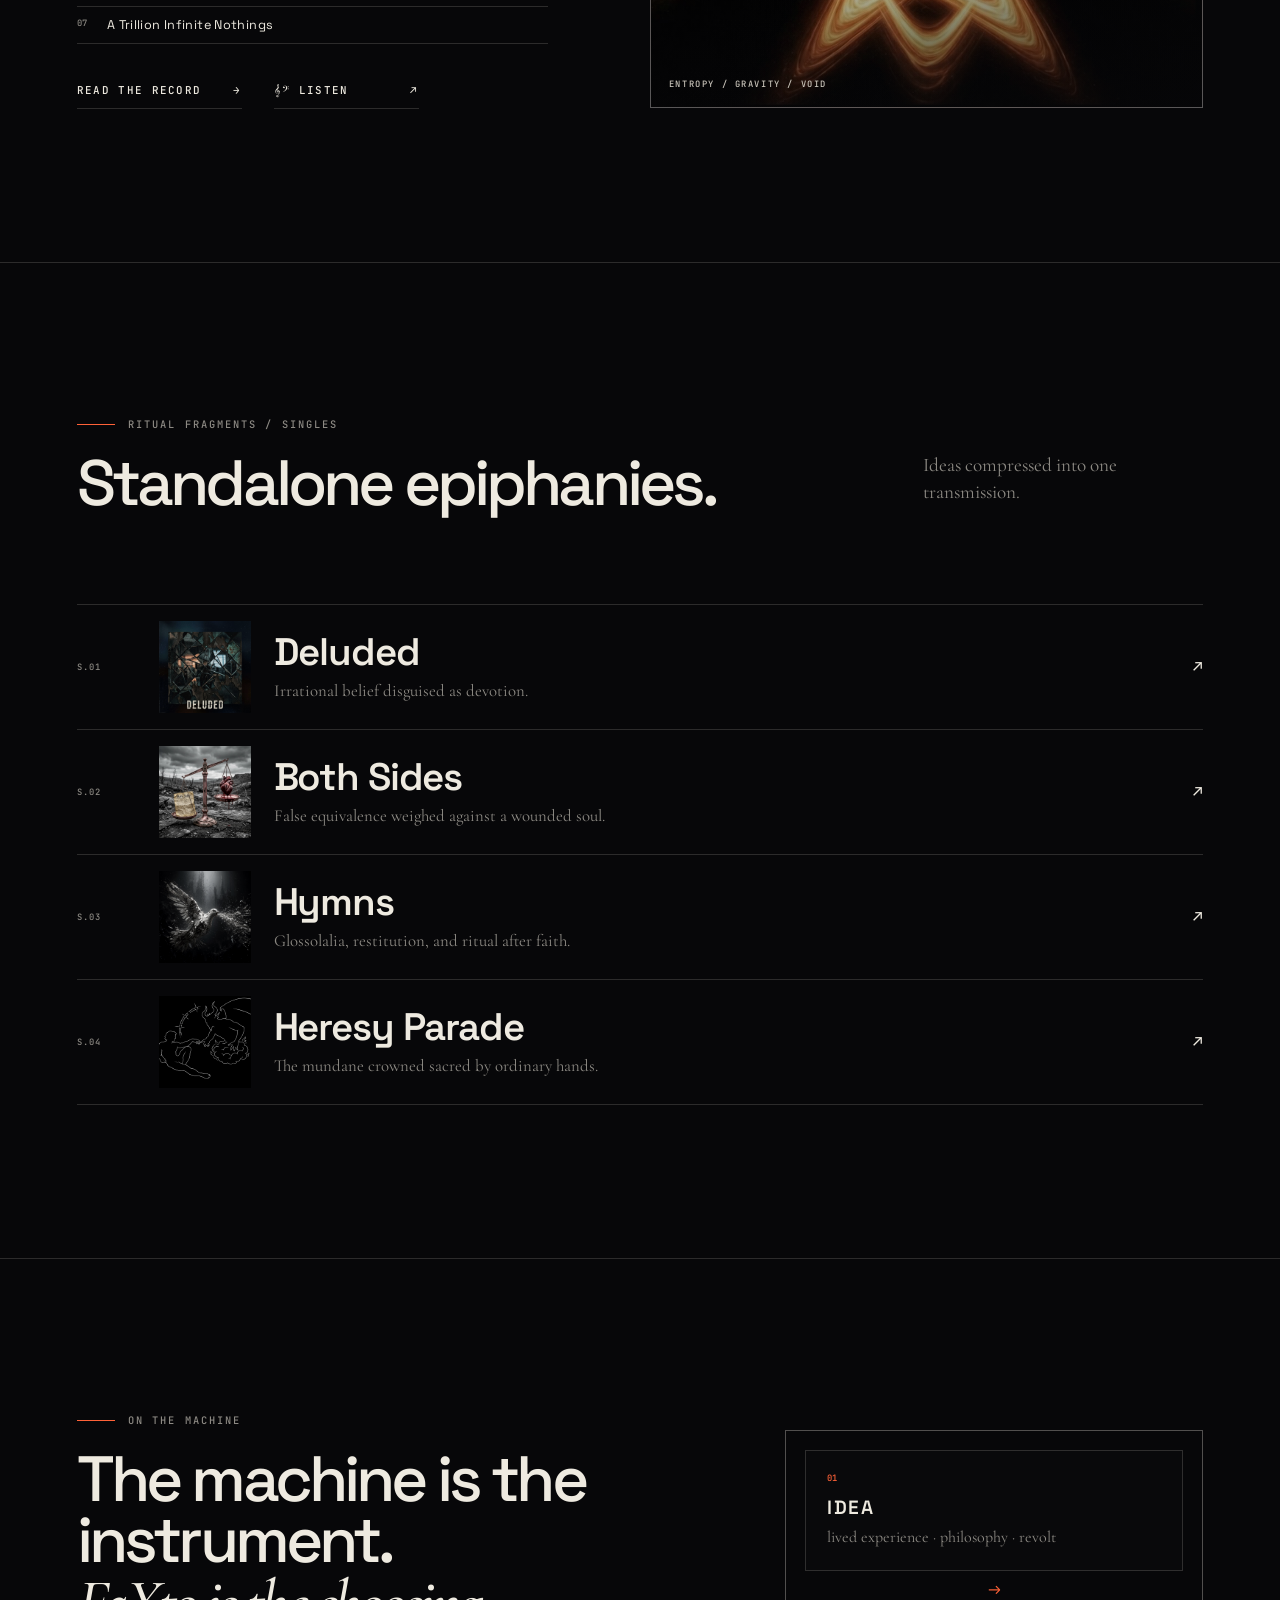
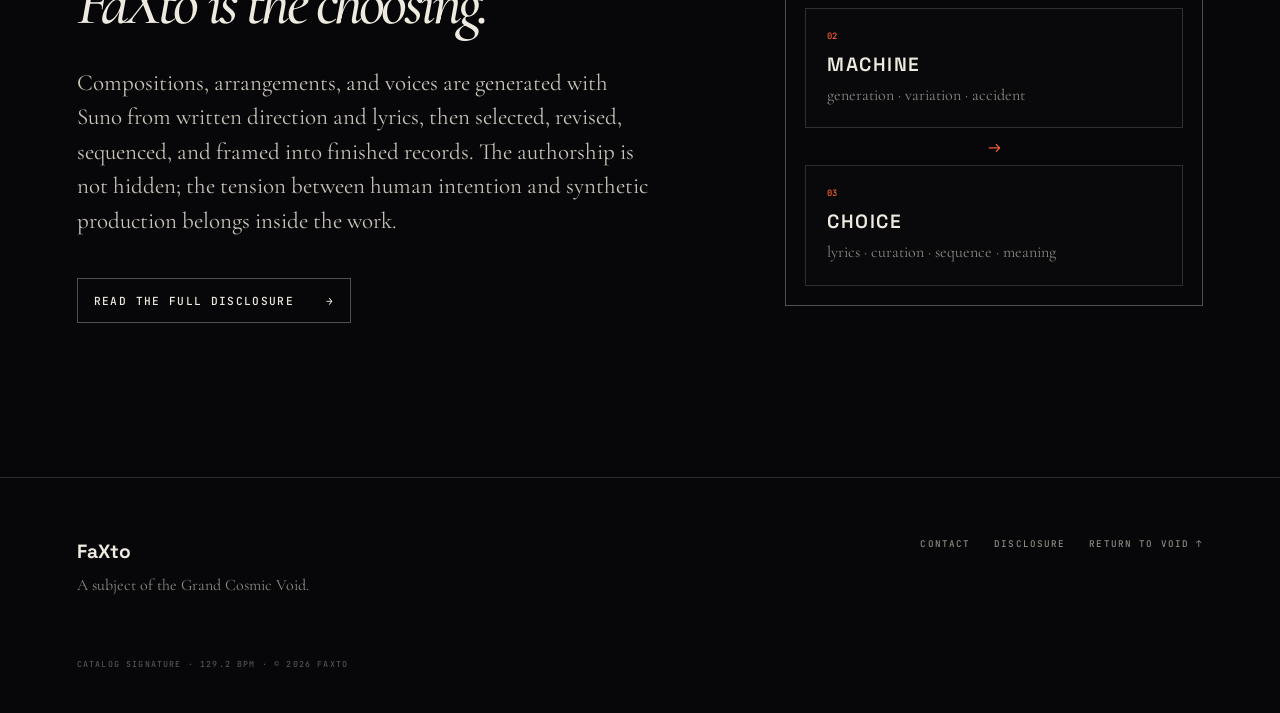
==== commit 490ba970: "Replace Bohr model with interactive orbital states" ====
--- a/index.html
+++ b/index.html
@@ -9,8 +9,10 @@
   <link rel="icon" href="favicon.svg" type="image/svg+xml">
   <link rel="stylesheet" href="css/common.css">
   <link rel="stylesheet" href="css/home.css">
+  <link rel="stylesheet" href="css/orbital-field.css">
   <script>document.documentElement.classList.add('js')</script>
   <script src="js/reveal.js" defer></script>
+  <script src="js/orbital-field.js" defer></script>
 </head>
 <body class="home-page">
   <a class="skip-link" href="#main">Skip to the work</a>
@@ -41,18 +43,23 @@
         </div>
       </div>
 
-      <div class="hero-visual reveal" aria-label="Abstract orbital visualization representing FaXto's Grand Cosmic Void">
-        <div class="void-engine" data-parallax>
-          <span class="orbit orbit-a"></span>
-          <span class="orbit orbit-b"></span>
-          <span class="orbit orbit-c"></span>
-          <span class="crosshair crosshair-x"></span>
-          <span class="crosshair crosshair-y"></span>
-          <span class="event-horizon"></span>
-          <span class="core">F</span>
-          <span class="coordinate coordinate-a">129.2 BPM</span>
-          <span class="coordinate coordinate-b">42.50° N</span>
-          <span class="coordinate coordinate-c">VOID / 02</span>
+      <div class="hero-visual reveal" aria-label="Interactive quantum orbital visualization representing FaXto's Grand Cosmic Void">
+        <div class="quantum-orbital" data-orbital-field data-state="0" tabindex="0" role="group" aria-describedby="orbital-instructions">
+          <canvas aria-hidden="true"></canvas>
+          <span class="orbital-axis orbital-axis-x" aria-hidden="true"></span>
+          <span class="orbital-axis orbital-axis-y" aria-hidden="true"></span>
+          <span class="orbital-nucleus" aria-hidden="true">F</span>
+          <div class="orbital-readout" aria-hidden="true">
+            <strong data-orbital-name>Ψ 1S / VOID CLOUD</strong>
+            <span data-orbital-detail>ISOTROPIC · GROUND STATE</span>
+          </div>
+          <div class="orbital-selector" role="tablist" aria-label="Orbital visualization">
+            <button type="button" class="is-active" data-orbital-mode="0" role="tab" aria-selected="true">1S</button>
+            <button type="button" data-orbital-mode="1" role="tab" aria-selected="false" tabindex="-1">2P</button>
+            <button type="button" data-orbital-mode="2" role="tab" aria-selected="false" tabindex="-1">3D</button>
+          </div>
+          <p class="orbital-gesture" aria-hidden="true">Move · tap · swipe</p>
+          <p class="sr-only" id="orbital-instructions">Move the pointer to rotate and disturb the electron field. Tap, swipe, use the orbital buttons, or press the arrow keys to change orbital states.</p>
         </div>
         <a class="latest-signal" href="releases/sacrilegium.html">
           <span class="signal-label">Latest transmission</span>
--- a/css/orbital-field.css
+++ b/css/orbital-field.css
@@ -0,0 +1,46 @@
+.quantum-orbital{
+  --pointer-x:0;
+  --pointer-y:0;
+  position:relative;
+  width:min(42vw,560px);
+  aspect-ratio:1;
+  overflow:hidden;
+  border:1px solid var(--line-strong);
+  border-radius:50%;
+  isolation:isolate;
+  cursor:crosshair;
+  touch-action:pan-y;
+  background:
+    radial-gradient(circle at calc(50% + var(--pointer-x) * 8%) calc(50% + var(--pointer-y) * 8%),rgba(255,98,56,.16),transparent 18%),
+    radial-gradient(circle at 50% 50%,rgba(255,255,255,.035),transparent 42%),
+    repeating-radial-gradient(circle,transparent 0 48px,rgba(255,255,255,.035) 49px 50px),
+    #09090d;
+  box-shadow:inset 0 0 80px rgba(0,0,0,.76),0 0 0 1px rgba(255,255,255,.025);
+  transform:perspective(900px) rotateX(calc(var(--pointer-y) * -2.25deg)) rotateY(calc(var(--pointer-x) * 2.25deg));
+  transition:transform .22s ease-out,border-color .25s,box-shadow .25s;
+}
+.quantum-orbital:focus-visible{outline:2px solid var(--ember);outline-offset:7px}
+.quantum-orbital:hover{border-color:rgba(255,98,56,.52);box-shadow:inset 0 0 90px rgba(0,0,0,.78),0 0 50px rgba(255,98,56,.08)}
+.quantum-orbital::before,.quantum-orbital::after{content:"";position:absolute;z-index:1;pointer-events:none;border-radius:50%}
+.quantum-orbital::before{inset:8%;border:1px dashed rgba(238,234,224,.15);animation:quantum-spin 36s linear infinite}
+.quantum-orbital::after{inset:29%;border:1px solid rgba(255,98,56,.26);box-shadow:0 0 34px rgba(255,98,56,.08);animation:quantum-spin 24s linear infinite reverse}
+.quantum-orbital canvas{position:absolute;inset:0;z-index:2;width:100%;height:100%}
+.orbital-axis{position:absolute;z-index:1;left:50%;top:50%;pointer-events:none;background:rgba(238,234,224,.09);transform-origin:center}
+.orbital-axis-x{width:112%;height:1px;transform:translate(-50%,-50%) rotate(calc(var(--pointer-y) * 3deg))}
+.orbital-axis-y{width:1px;height:112%;transform:translate(-50%,-50%) rotate(calc(var(--pointer-x) * -3deg))}
+.orbital-nucleus{position:absolute;z-index:4;left:50%;top:50%;display:grid;place-items:center;width:18%;aspect-ratio:1;border:1px solid rgba(238,234,224,.34);border-radius:50%;transform:translate(-50%,-50%);background:radial-gradient(circle at 38% 33%,#ffd1c3 0 2%,#ff8e70 3% 9%,var(--ember) 10% 20%,#6c241c 46%,#08080b 76%);box-shadow:0 0 36px rgba(255,98,56,.34),inset -13px -11px 24px #000;color:rgba(255,255,255,.82);font:600 clamp(1.7rem,3.5vw,3.2rem)/1 var(--serif);text-shadow:0 0 18px rgba(255,255,255,.38);transition:transform .35s cubic-bezier(.2,.8,.2,1),box-shadow .35s}
+.quantum-orbital[data-state="1"] .orbital-nucleus{transform:translate(-50%,-50%) scale(.82);box-shadow:0 0 48px rgba(255,98,56,.42),inset -13px -11px 24px #000}
+.quantum-orbital[data-state="2"] .orbital-nucleus{transform:translate(-50%,-50%) scale(.68);box-shadow:0 0 62px rgba(255,98,56,.48),inset -13px -11px 24px #000}
+.orbital-readout{position:absolute;z-index:5;left:8%;right:8%;top:8%;display:flex;justify-content:space-between;gap:1rem;pointer-events:none;font:500 .52rem var(--mono);letter-spacing:.13em;text-transform:uppercase;color:var(--ash)}
+.orbital-readout strong{max-width:55%;color:var(--paper-dim);font-weight:500}
+.orbital-readout span{text-align:right}
+.orbital-selector{position:absolute;z-index:6;left:50%;bottom:7%;display:flex;gap:.35rem;padding:.32rem;border:1px solid var(--line);border-radius:999px;background:rgba(7,7,9,.68);backdrop-filter:blur(12px);transform:translateX(-50%)}
+.orbital-selector button{min-width:2.75rem;padding:.45rem .62rem;border:0;border-radius:999px;background:transparent;color:var(--ash);cursor:pointer;font:500 .54rem var(--mono);letter-spacing:.12em;transition:background .2s,color .2s,transform .2s}
+.orbital-selector button:hover,.orbital-selector button:focus-visible{color:var(--paper)}
+.orbital-selector button.is-active{background:var(--paper);color:var(--void);transform:scale(1.03)}
+.orbital-gesture{position:absolute;z-index:5;right:8%;bottom:17%;margin:0;pointer-events:none;font:500 .47rem var(--mono);letter-spacing:.12em;text-transform:uppercase;color:#66625d}
+.sr-only{position:absolute!important;width:1px!important;height:1px!important;padding:0!important;margin:-1px!important;overflow:hidden!important;clip:rect(0,0,0,0)!important;white-space:nowrap!important;border:0!important}
+@keyframes quantum-spin{to{transform:rotate(360deg)}}
+@media(max-width:1050px){.quantum-orbital{width:min(76vw,540px)}}
+@media(max-width:680px){.quantum-orbital{width:88vw;touch-action:pan-y}.orbital-readout{top:7%;font-size:.46rem}.orbital-readout span{display:none}.orbital-gesture{right:auto;left:8%;bottom:17%;font-size:.43rem}.orbital-selector{bottom:6%}}
+@media(prefers-reduced-motion:reduce){.quantum-orbital{transform:none}.quantum-orbital::before,.quantum-orbital::after{animation:none}}
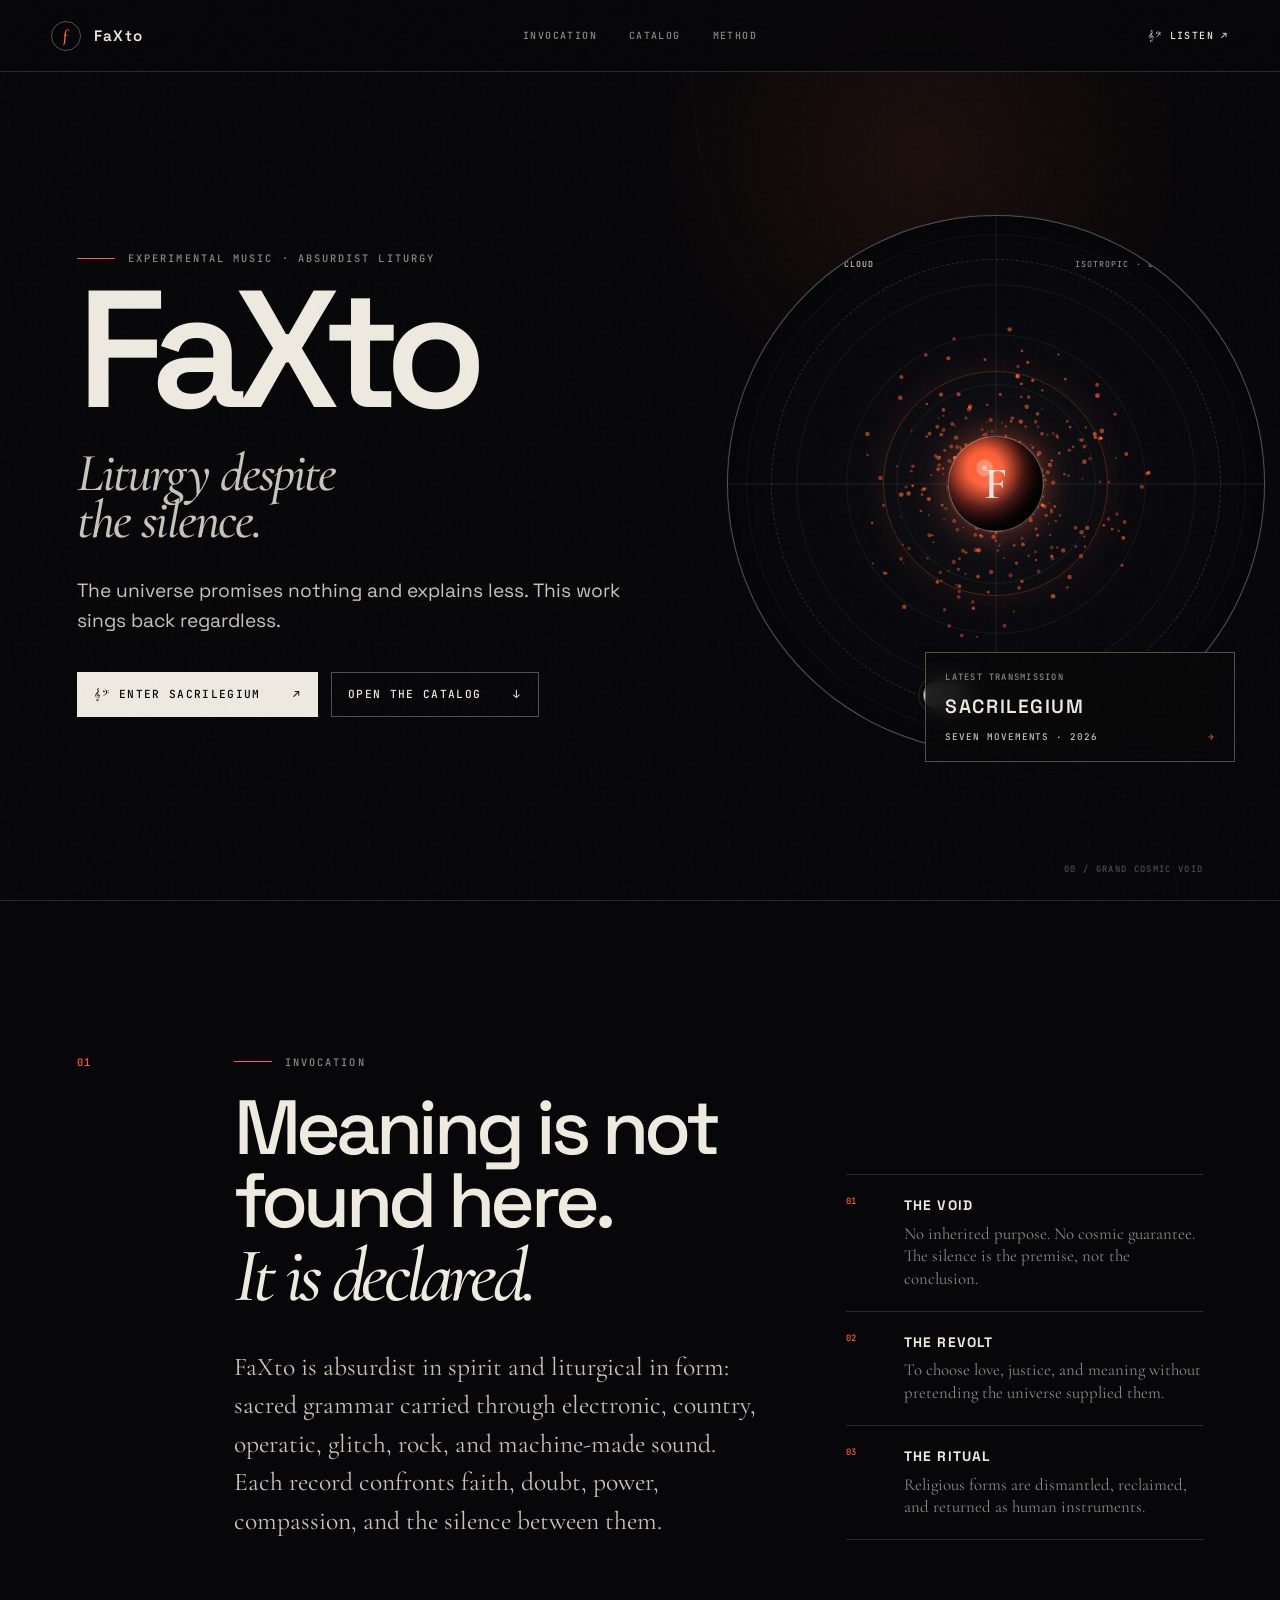
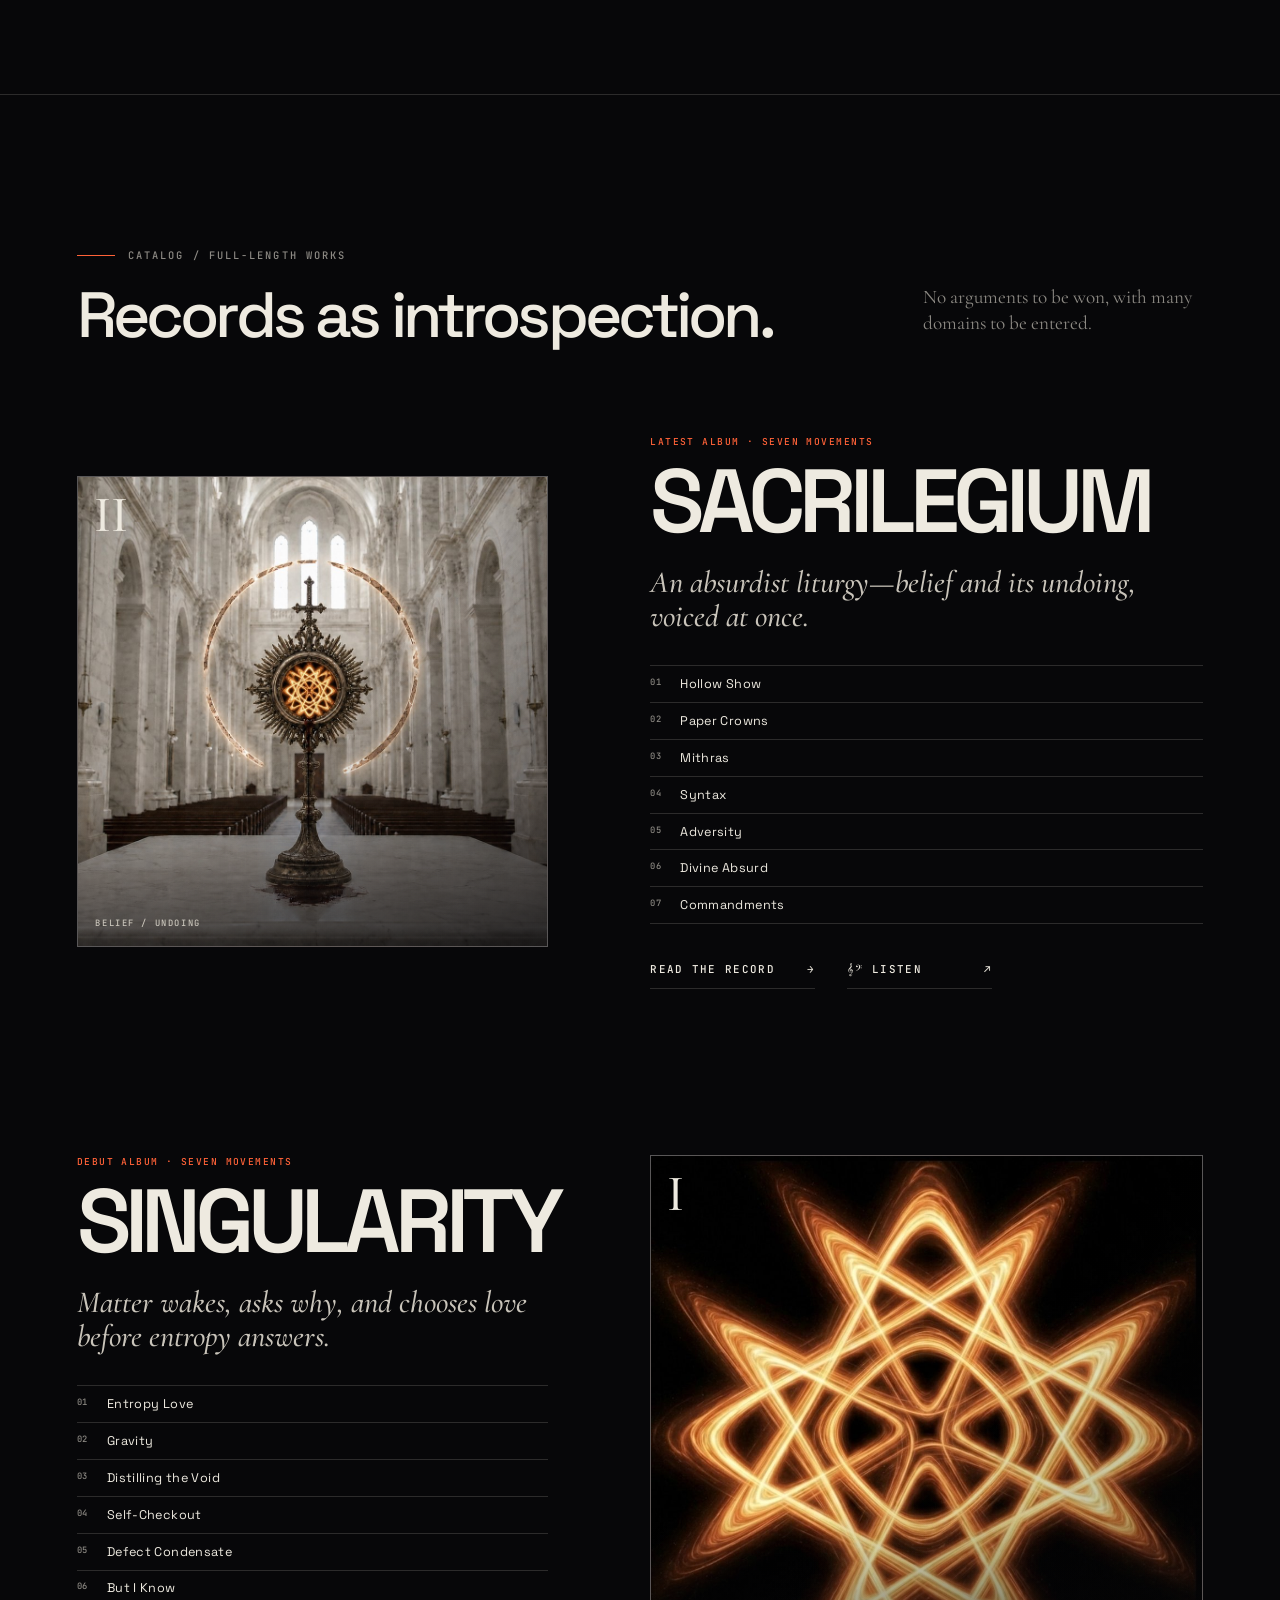
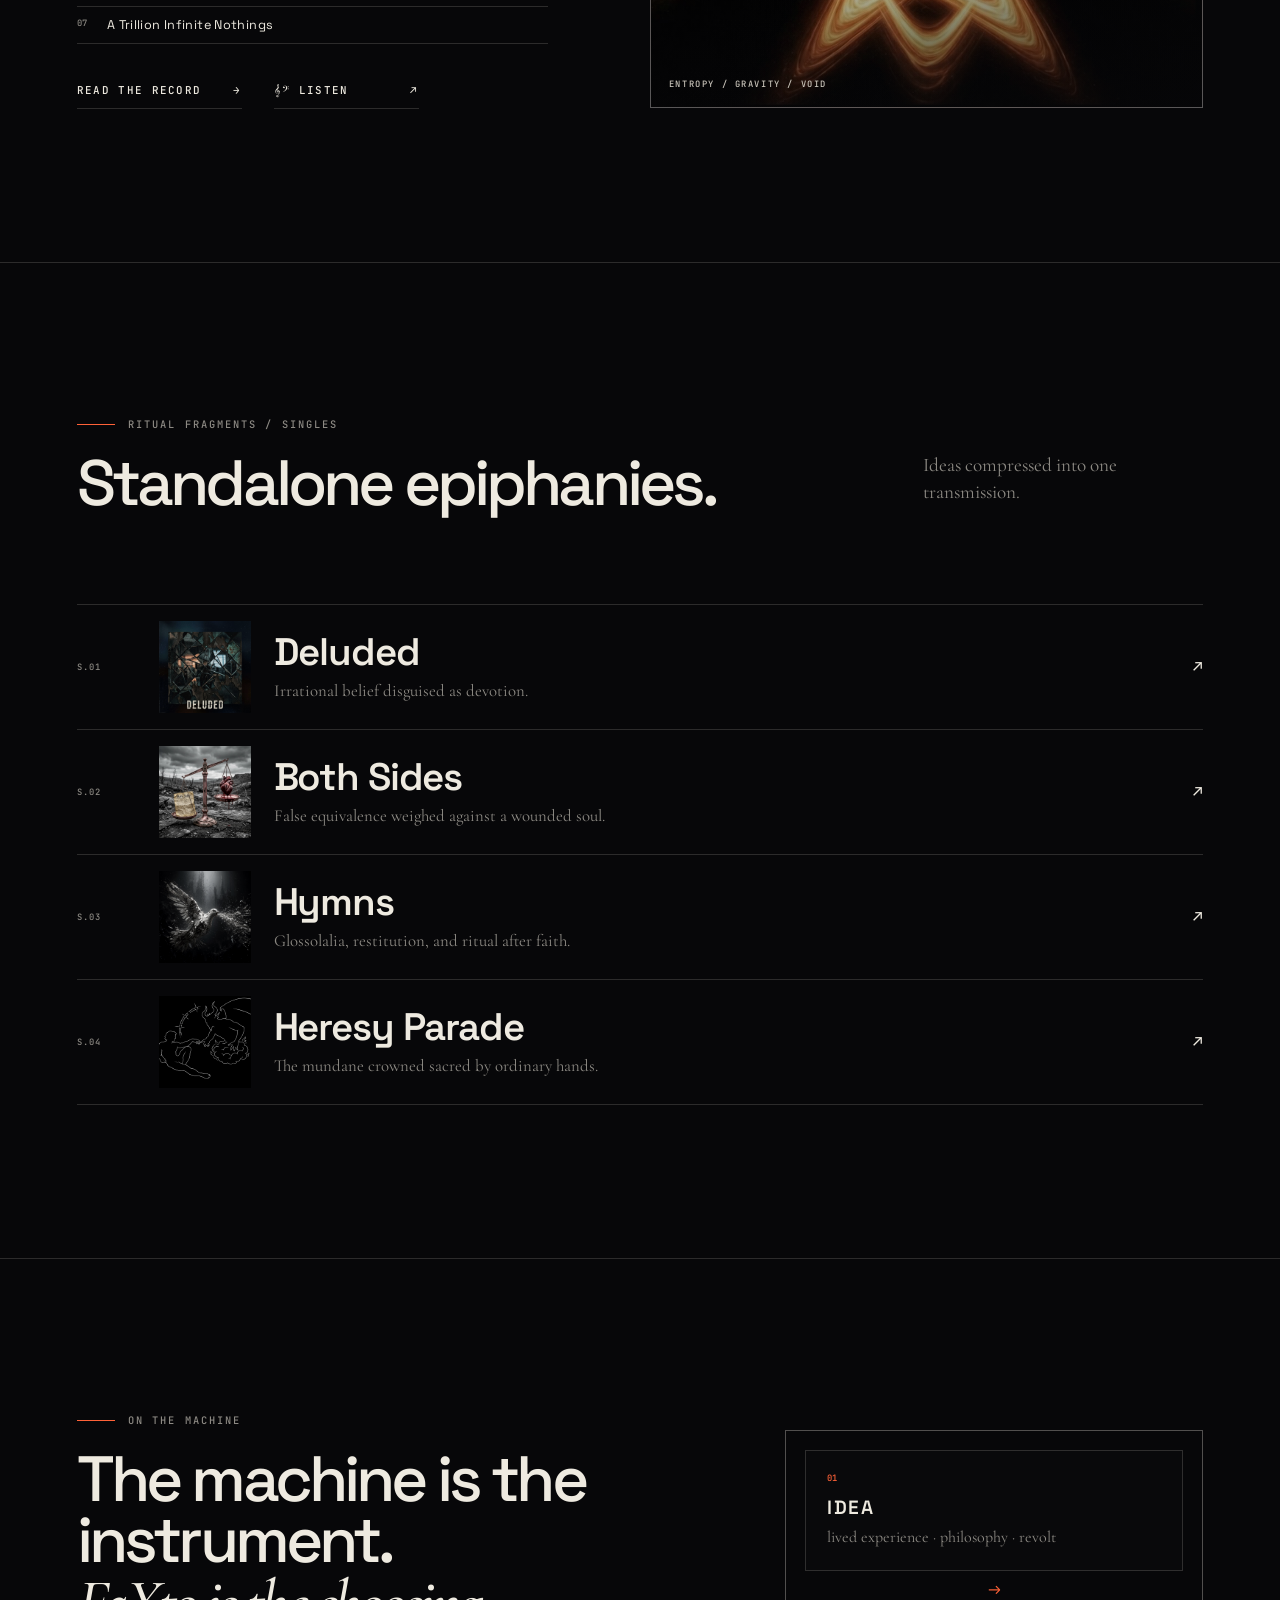
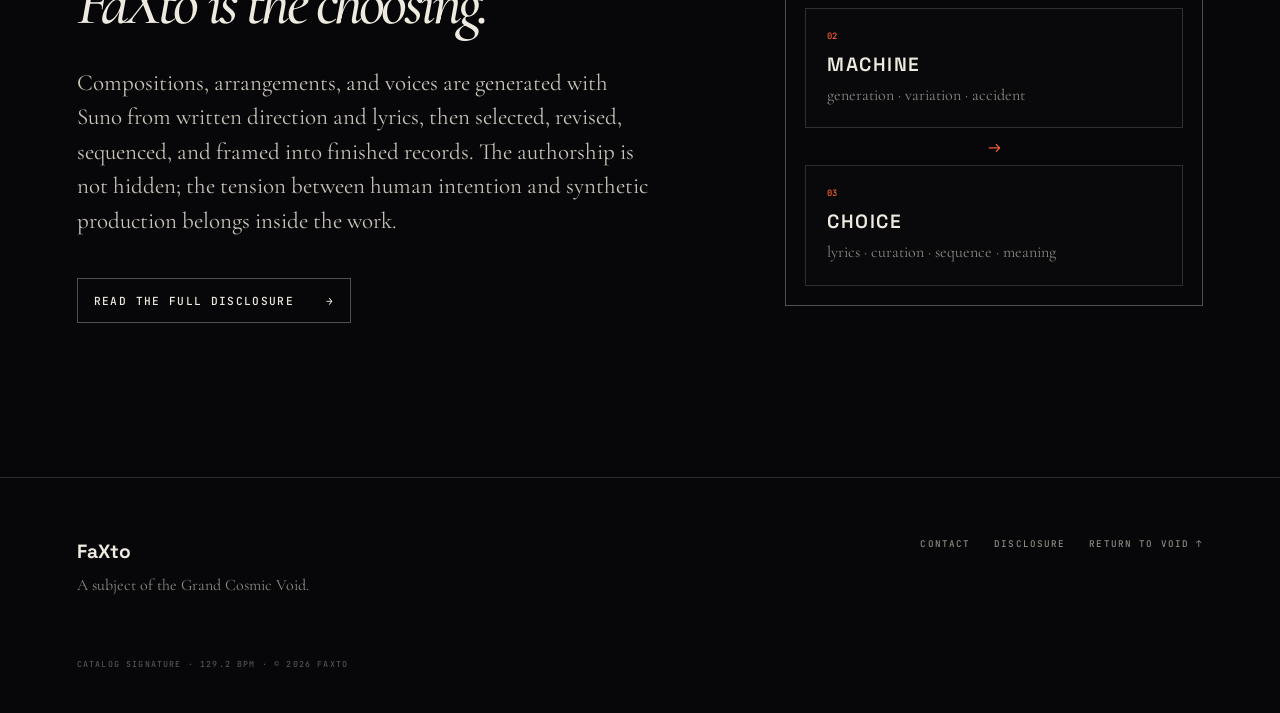
==== commit 000d3f7c: "Use accessible orbital mode controls" ====
--- a/index.html
+++ b/index.html
@@ -53,10 +53,10 @@
             <strong data-orbital-name>Ψ 1S / VOID CLOUD</strong>
             <span data-orbital-detail>ISOTROPIC · GROUND STATE</span>
           </div>
-          <div class="orbital-selector" role="tablist" aria-label="Orbital visualization">
-            <button type="button" class="is-active" data-orbital-mode="0" role="tab" aria-selected="true">1S</button>
-            <button type="button" data-orbital-mode="1" role="tab" aria-selected="false" tabindex="-1">2P</button>
-            <button type="button" data-orbital-mode="2" role="tab" aria-selected="false" tabindex="-1">3D</button>
+          <div class="orbital-selector" role="group" aria-label="Orbital visualization">
+            <button type="button" class="is-active" data-orbital-mode="0" aria-pressed="true">1S</button>
+            <button type="button" data-orbital-mode="1" aria-pressed="false" tabindex="-1">2P</button>
+            <button type="button" data-orbital-mode="2" aria-pressed="false" tabindex="-1">3D</button>
           </div>
           <p class="orbital-gesture" aria-hidden="true">Move · tap · swipe</p>
           <p class="sr-only" id="orbital-instructions">Move the pointer to rotate and disturb the electron field. Tap, swipe, use the orbital buttons, or press the arrow keys to change orbital states.</p>
--- a/css/orbital-field.css
+++ b/css/orbital-field.css
@@ -1,6 +1,10 @@
 .quantum-orbital{
-  --pointer-x:0;
-  --pointer-y:0;
+  --glow-x:50%;
+  --glow-y:50%;
+  --tilt-x:0deg;
+  --tilt-y:0deg;
+  --axis-x:0deg;
+  --axis-y:0deg;
   position:relative;
   width:min(42vw,560px);
   aspect-ratio:1;
@@ -11,12 +15,12 @@
   cursor:crosshair;
   touch-action:pan-y;
   background:
-    radial-gradient(circle at calc(50% + var(--pointer-x) * 8%) calc(50% + var(--pointer-y) * 8%),rgba(255,98,56,.16),transparent 18%),
+    radial-gradient(circle at var(--glow-x) var(--glow-y),rgba(255,98,56,.16),transparent 18%),
     radial-gradient(circle at 50% 50%,rgba(255,255,255,.035),transparent 42%),
     repeating-radial-gradient(circle,transparent 0 48px,rgba(255,255,255,.035) 49px 50px),
     #09090d;
   box-shadow:inset 0 0 80px rgba(0,0,0,.76),0 0 0 1px rgba(255,255,255,.025);
-  transform:perspective(900px) rotateX(calc(var(--pointer-y) * -2.25deg)) rotateY(calc(var(--pointer-x) * 2.25deg));
+  transform:perspective(900px) rotateX(var(--tilt-x)) rotateY(var(--tilt-y));
   transition:transform .22s ease-out,border-color .25s,box-shadow .25s;
 }
 .quantum-orbital:focus-visible{outline:2px solid var(--ember);outline-offset:7px}
@@ -26,8 +30,8 @@
 .quantum-orbital::after{inset:29%;border:1px solid rgba(255,98,56,.26);box-shadow:0 0 34px rgba(255,98,56,.08);animation:quantum-spin 24s linear infinite reverse}
 .quantum-orbital canvas{position:absolute;inset:0;z-index:2;width:100%;height:100%}
 .orbital-axis{position:absolute;z-index:1;left:50%;top:50%;pointer-events:none;background:rgba(238,234,224,.09);transform-origin:center}
-.orbital-axis-x{width:112%;height:1px;transform:translate(-50%,-50%) rotate(calc(var(--pointer-y) * 3deg))}
-.orbital-axis-y{width:1px;height:112%;transform:translate(-50%,-50%) rotate(calc(var(--pointer-x) * -3deg))}
+.orbital-axis-x{width:112%;height:1px;transform:translate(-50%,-50%) rotate(var(--axis-x))}
+.orbital-axis-y{width:1px;height:112%;transform:translate(-50%,-50%) rotate(var(--axis-y))}
 .orbital-nucleus{position:absolute;z-index:4;left:50%;top:50%;display:grid;place-items:center;width:18%;aspect-ratio:1;border:1px solid rgba(238,234,224,.34);border-radius:50%;transform:translate(-50%,-50%);background:radial-gradient(circle at 38% 33%,#ffd1c3 0 2%,#ff8e70 3% 9%,var(--ember) 10% 20%,#6c241c 46%,#08080b 76%);box-shadow:0 0 36px rgba(255,98,56,.34),inset -13px -11px 24px #000;color:rgba(255,255,255,.82);font:600 clamp(1.7rem,3.5vw,3.2rem)/1 var(--serif);text-shadow:0 0 18px rgba(255,255,255,.38);transition:transform .35s cubic-bezier(.2,.8,.2,1),box-shadow .35s}
 .quantum-orbital[data-state="1"] .orbital-nucleus{transform:translate(-50%,-50%) scale(.82);box-shadow:0 0 48px rgba(255,98,56,.42),inset -13px -11px 24px #000}
 .quantum-orbital[data-state="2"] .orbital-nucleus{transform:translate(-50%,-50%) scale(.68);box-shadow:0 0 62px rgba(255,98,56,.48),inset -13px -11px 24px #000}
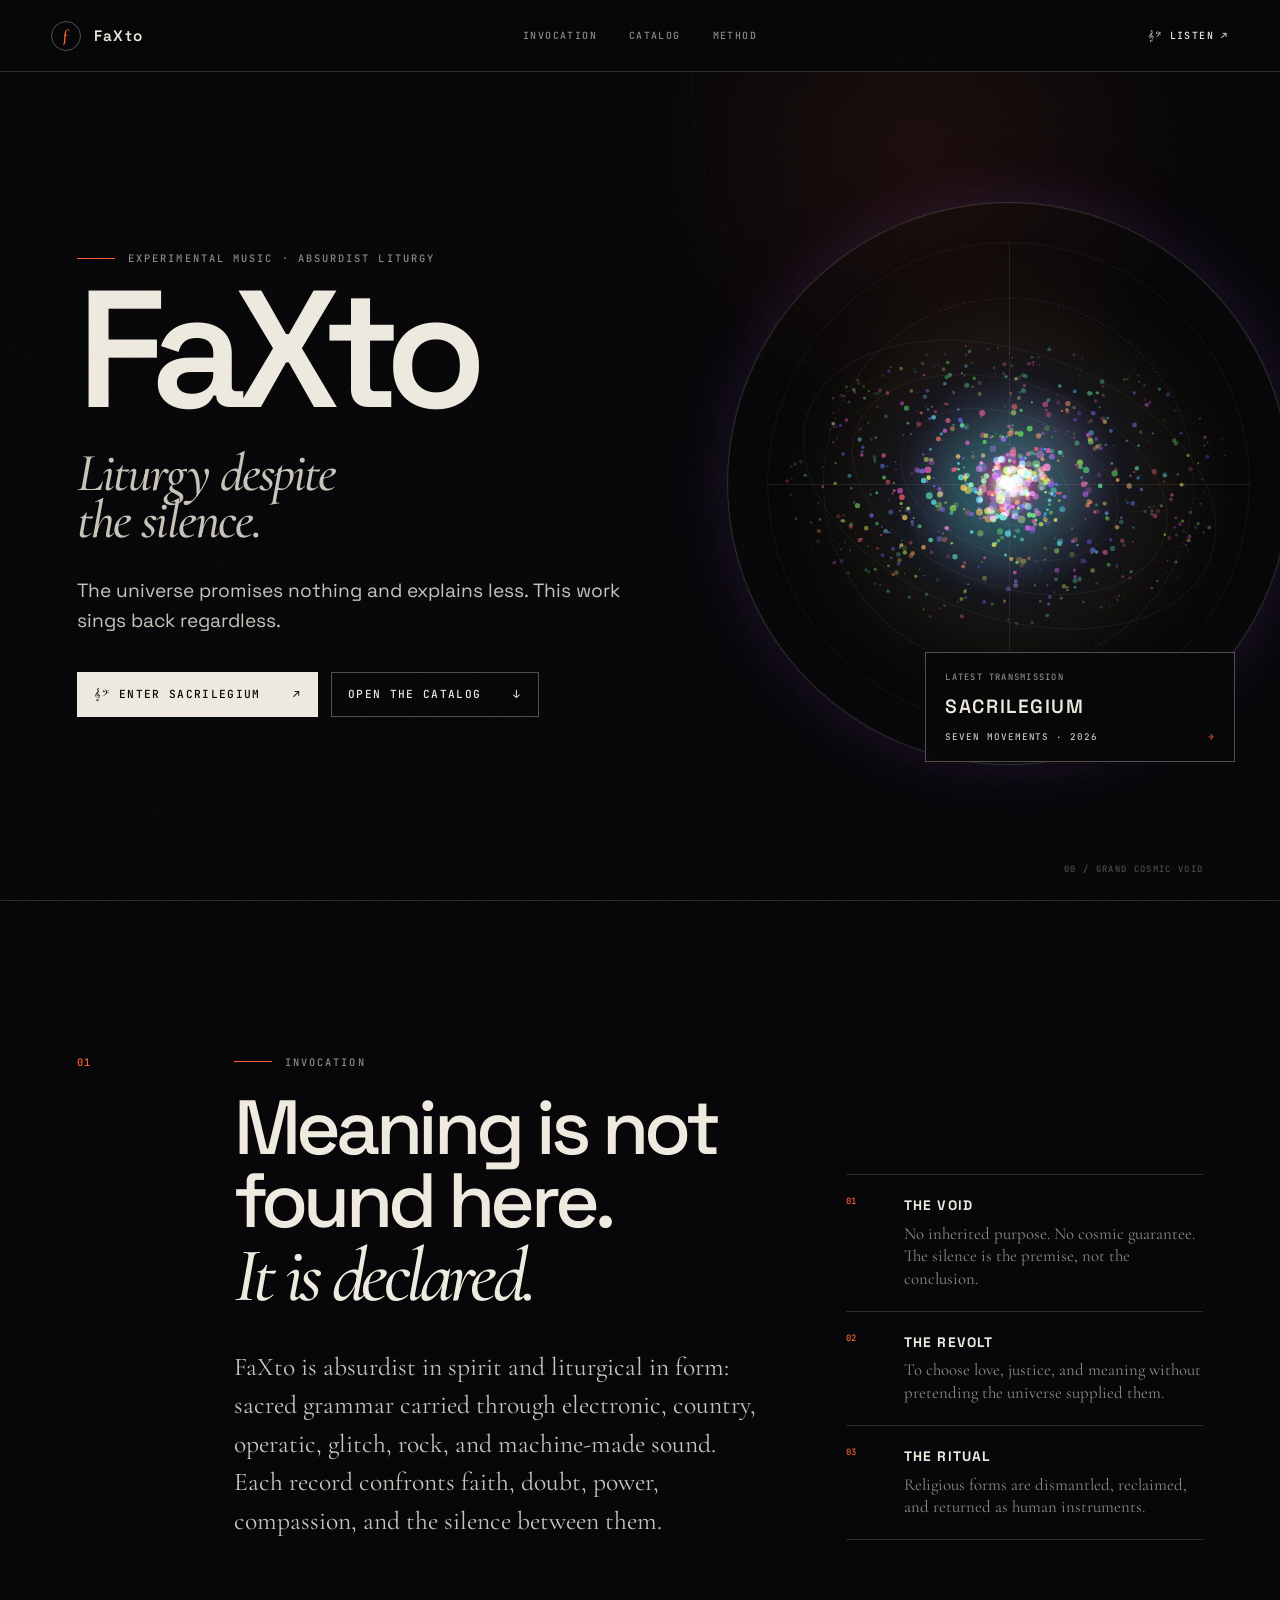
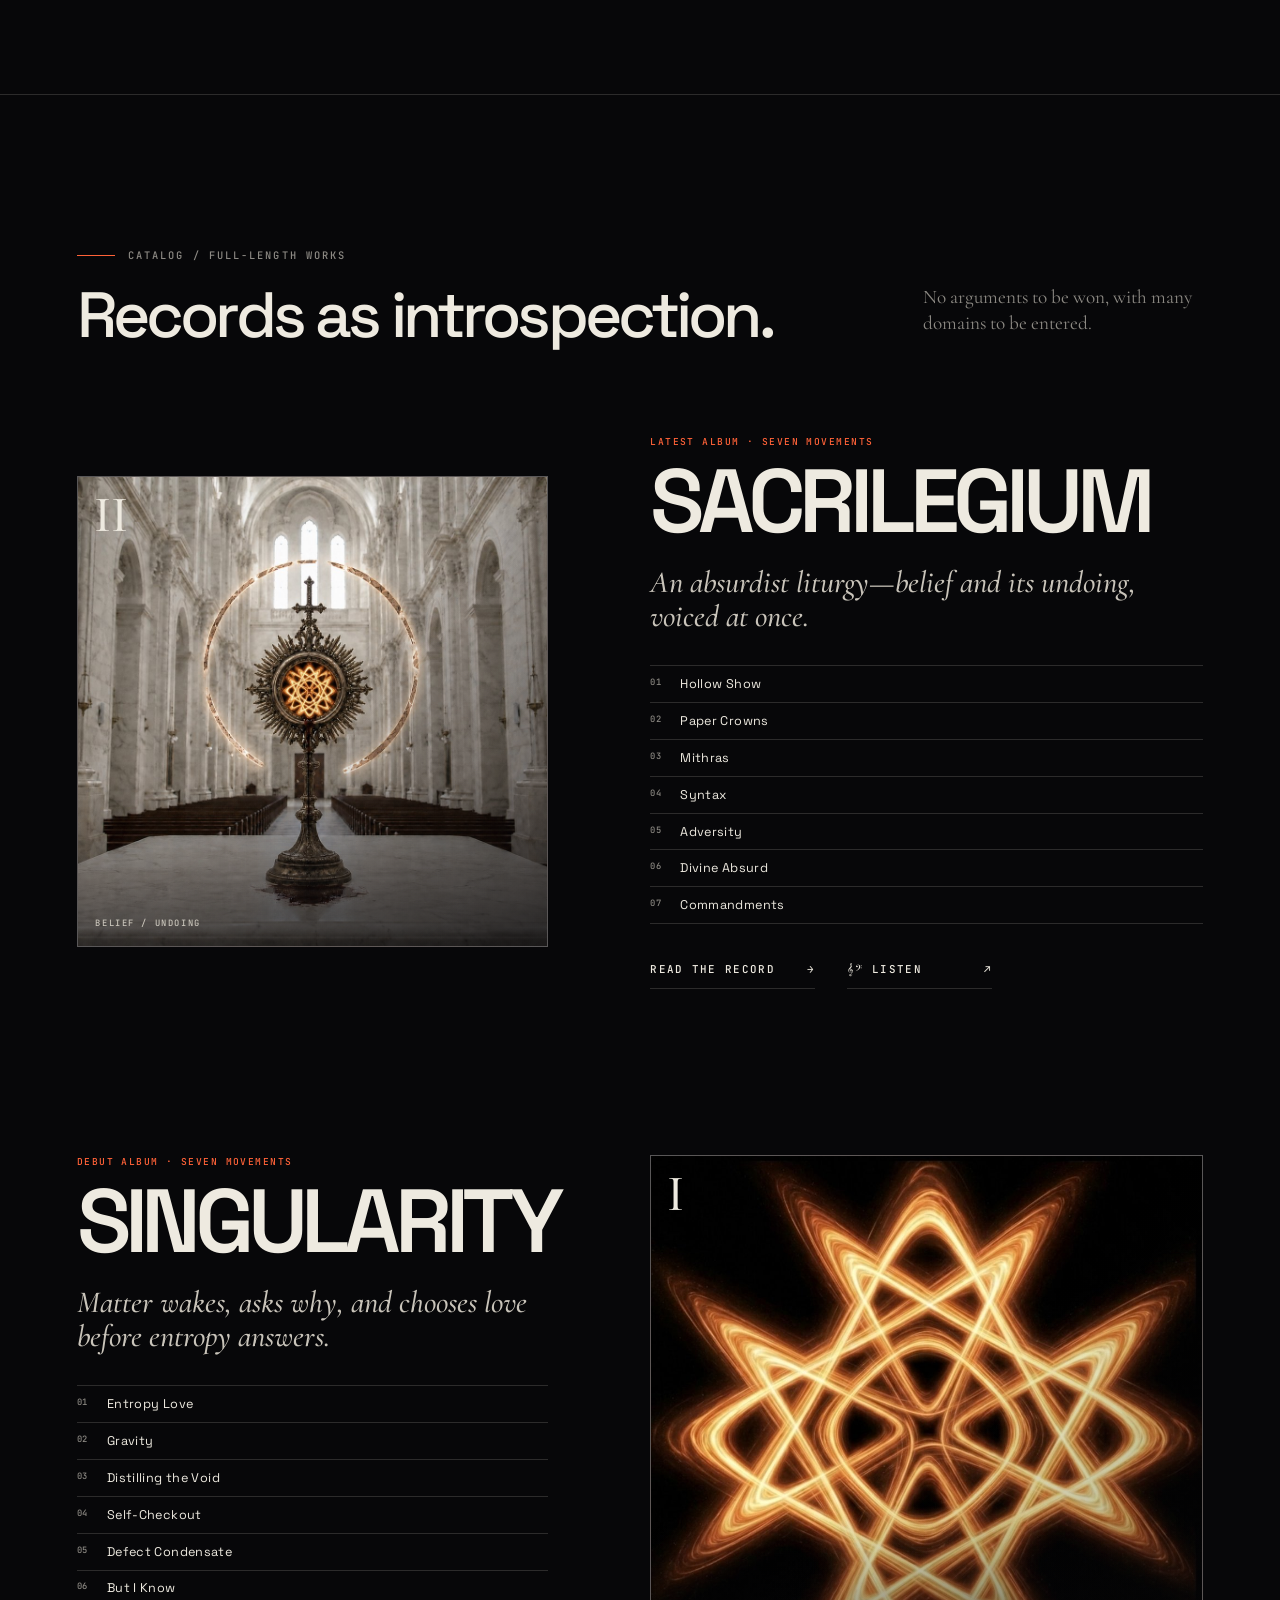
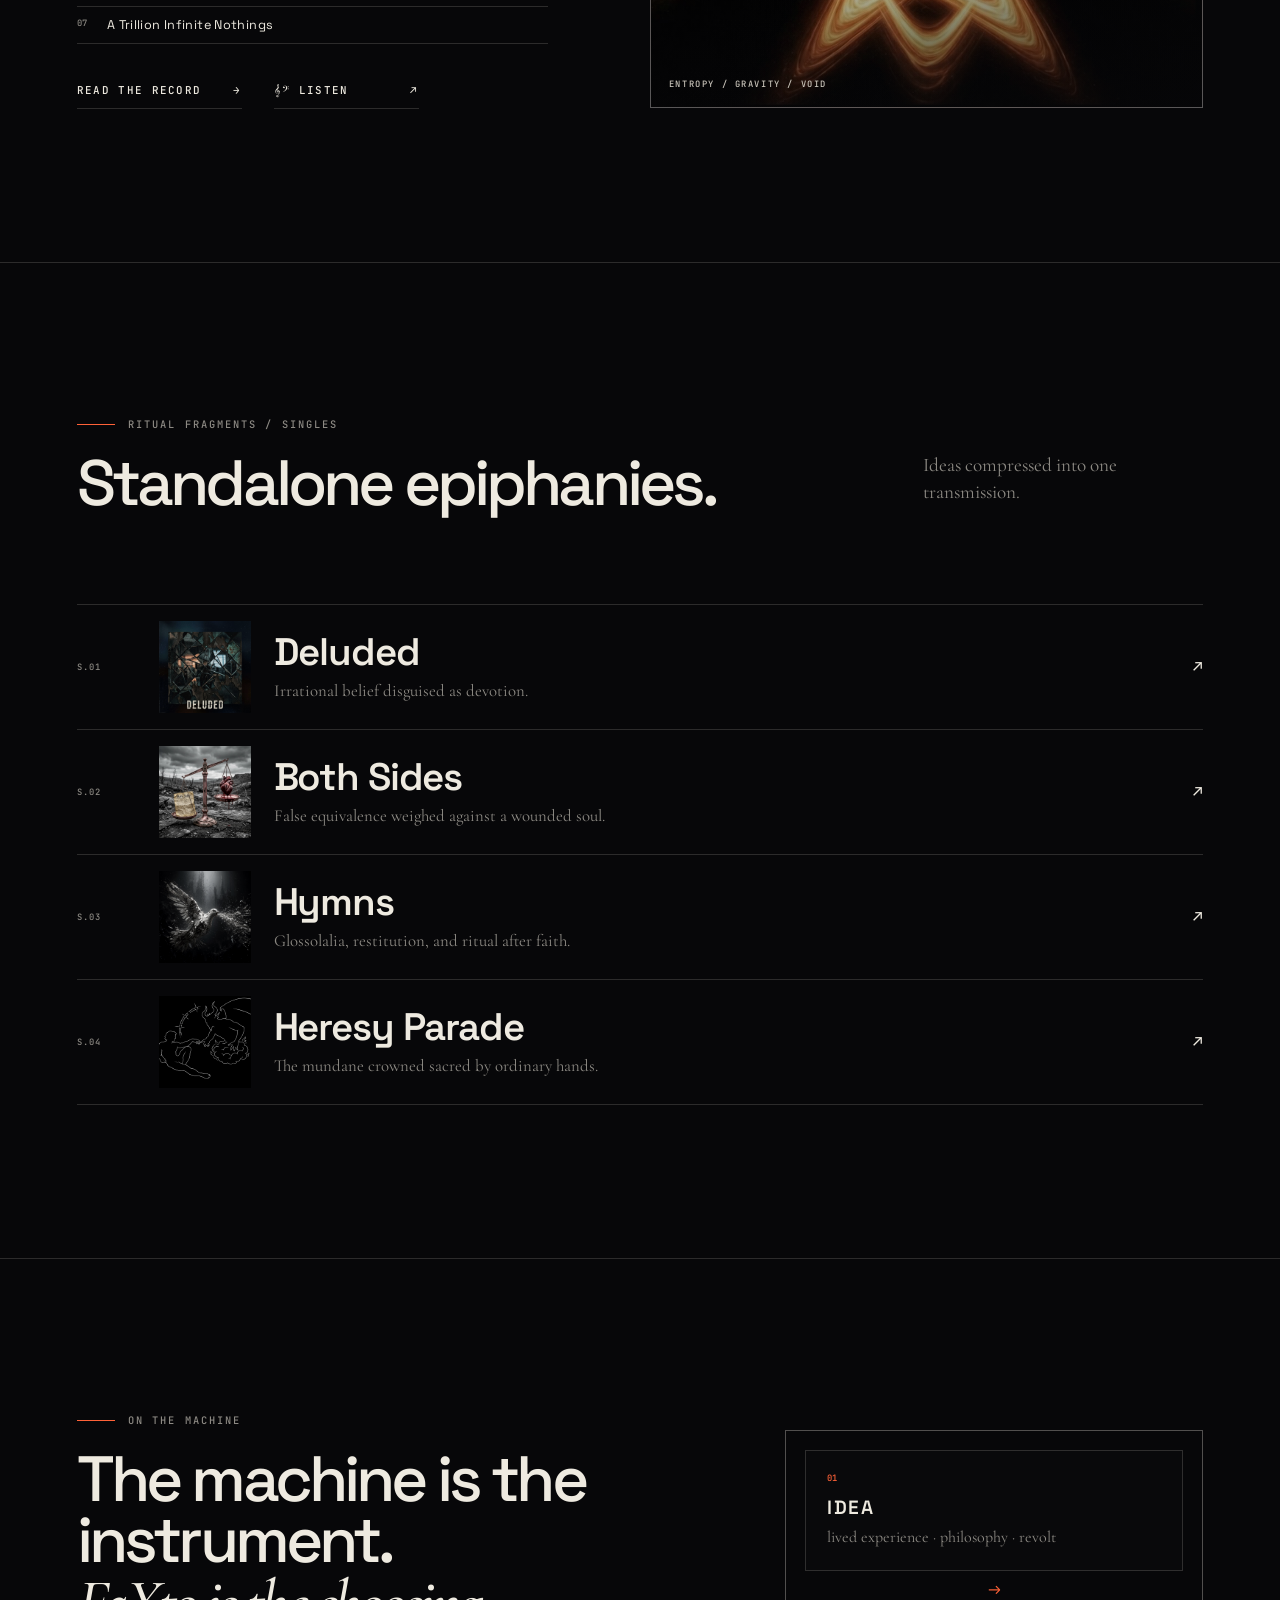
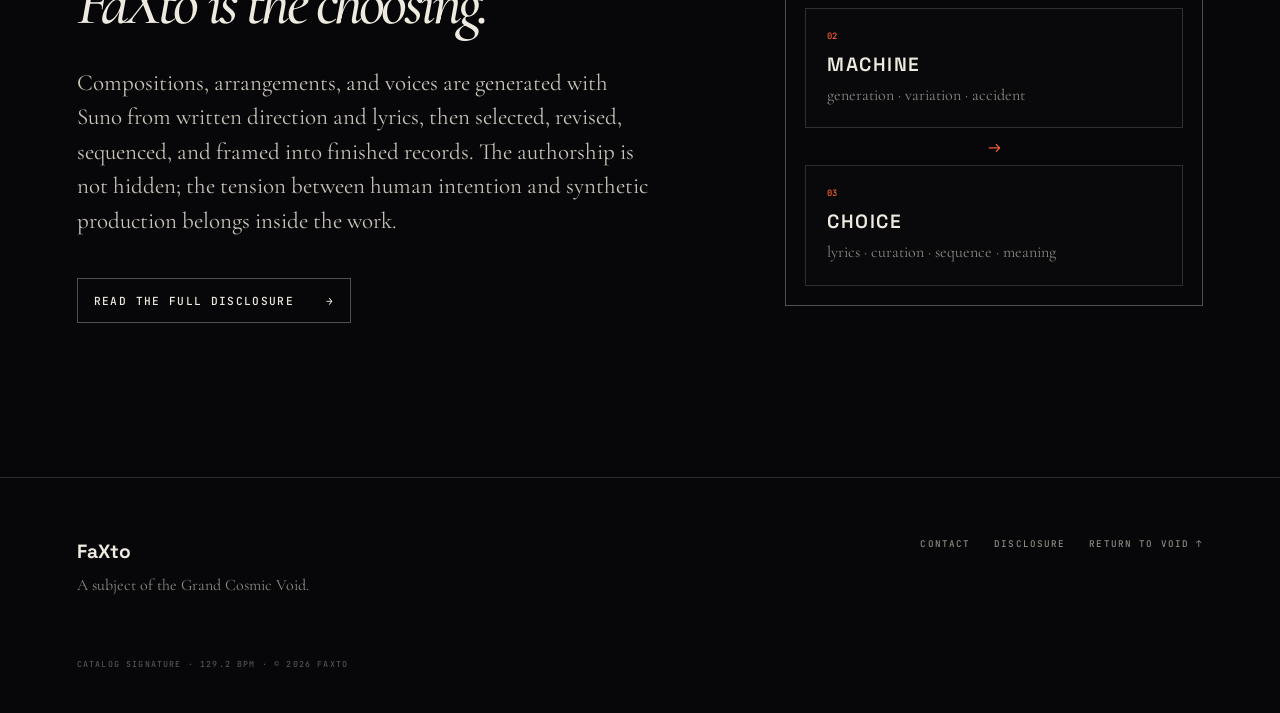
==== commit 352309d7: "Replace homepage orbit with psychedelic cosmic field" ====
--- a/index.html
+++ b/index.html
@@ -9,10 +9,10 @@
   <link rel="icon" href="favicon.svg" type="image/svg+xml">
   <link rel="stylesheet" href="css/common.css">
   <link rel="stylesheet" href="css/home.css">
-  <link rel="stylesheet" href="css/orbital-field.css">
+  <link rel="stylesheet" href="css/cosmic-field.css">
   <script>document.documentElement.classList.add('js')</script>
   <script src="js/reveal.js" defer></script>
-  <script src="js/orbital-field.js" defer></script>
+  <script src="js/cosmic-field.js" defer></script>
 </head>
 <body class="home-page">
   <a class="skip-link" href="#main">Skip to the work</a>
@@ -43,23 +43,18 @@
         </div>
       </div>
 
-      <div class="hero-visual reveal" aria-label="Interactive quantum orbital visualization representing FaXto's Grand Cosmic Void">
-        <div class="quantum-orbital" data-orbital-field data-state="0" tabindex="0" role="group" aria-describedby="orbital-instructions">
+      <div class="hero-visual reveal" aria-label="Interactive psychedelic cosmic field representing FaXto's Grand Cosmic Void">
+        <div class="cosmic-field" data-cosmic-field tabindex="0" role="group" aria-describedby="cosmic-field-instructions">
           <canvas aria-hidden="true"></canvas>
-          <span class="orbital-axis orbital-axis-x" aria-hidden="true"></span>
-          <span class="orbital-axis orbital-axis-y" aria-hidden="true"></span>
-          <span class="orbital-nucleus" aria-hidden="true">F</span>
-          <div class="orbital-readout" aria-hidden="true">
-            <strong data-orbital-name>Ψ 1S / VOID CLOUD</strong>
-            <span data-orbital-detail>ISOTROPIC · GROUND STATE</span>
+          <span class="cosmic-axis cosmic-axis-x" aria-hidden="true"></span>
+          <span class="cosmic-axis cosmic-axis-y" aria-hidden="true"></span>
+          <div class="cosmic-modes" role="group" aria-label="Cosmic field modes">
+            <button type="button" class="is-active" data-cosmic-mode="0" aria-label="Cosmic mode 1" aria-pressed="true"></button>
+            <button type="button" data-cosmic-mode="1" aria-label="Cosmic mode 2" aria-pressed="false" tabindex="-1"></button>
+            <button type="button" data-cosmic-mode="2" aria-label="Cosmic mode 3" aria-pressed="false" tabindex="-1"></button>
           </div>
-          <div class="orbital-selector" role="group" aria-label="Orbital visualization">
-            <button type="button" class="is-active" data-orbital-mode="0" aria-pressed="true">1S</button>
-            <button type="button" data-orbital-mode="1" aria-pressed="false" tabindex="-1">2P</button>
-            <button type="button" data-orbital-mode="2" aria-pressed="false" tabindex="-1">3D</button>
-          </div>
-          <p class="orbital-gesture" aria-hidden="true">Move · tap · swipe</p>
-          <p class="sr-only" id="orbital-instructions">Move the pointer to rotate and disturb the electron field. Tap, swipe, use the orbital buttons, or press the arrow keys to change orbital states.</p>
+          <p class="cosmic-gesture" aria-hidden="true">Hover · swipe</p>
+          <p class="sr-only" id="cosmic-field-instructions">Move the pointer to tilt and disturb the cosmic field. Swipe horizontally on touch screens, use the circular controls, or press the left and right arrow keys to change visual modes.</p>
         </div>
         <a class="latest-signal" href="releases/sacrilegium.html">
           <span class="signal-label">Latest transmission</span>
--- a/css/cosmic-field.css
+++ b/css/cosmic-field.css
@@ -0,0 +1,126 @@
+.cosmic-field{
+  --tilt-x:0deg;
+  --tilt-y:0deg;
+  position:relative;
+  width:min(44vw,620px);
+  aspect-ratio:1;
+  border:1px solid var(--line);
+  border-radius:50%;
+  overflow:hidden;
+  isolation:isolate;
+  outline:none;
+  touch-action:pan-y;
+  background:
+    radial-gradient(circle at 50% 50%,rgba(255,255,255,.02),transparent 58%),
+    radial-gradient(circle at 56% 46%,rgba(255,85,192,.08),transparent 18%),
+    radial-gradient(circle at 44% 56%,rgba(58,225,255,.06),transparent 20%);
+  box-shadow:
+    inset 0 0 0 1px rgba(255,255,255,.03),
+    0 0 60px rgba(109,104,255,.10),
+    0 0 90px rgba(255,85,192,.07);
+  transform:perspective(960px) rotateX(var(--tilt-y)) rotateY(var(--tilt-x));
+  transition:transform .25s ease-out,box-shadow .25s ease-out;
+}
+.cosmic-field:focus-visible{
+  box-shadow:
+    0 0 0 2px #7ee6ff,
+    0 0 80px rgba(116,224,255,.14);
+}
+.cosmic-field::before,
+.cosmic-field::after{
+  content:"";
+  position:absolute;
+  z-index:2;
+  border-radius:50%;
+  pointer-events:none;
+}
+.cosmic-field::before{
+  inset:7%;
+  border:1px solid rgba(255,255,255,.10);
+  opacity:.45;
+}
+.cosmic-field::after{
+  inset:17%;
+  border:1px dashed rgba(188,146,255,.24);
+  opacity:.6;
+}
+.cosmic-field canvas{
+  position:absolute;
+  inset:0;
+  display:block;
+  width:100%;
+  height:100%;
+}
+.cosmic-axis{
+  position:absolute;
+  z-index:2;
+  pointer-events:none;
+  background:var(--line);
+  opacity:.5;
+}
+.cosmic-axis-x{left:7%;right:7%;top:50%;height:1px}
+.cosmic-axis-y{top:7%;bottom:7%;left:50%;width:1px}
+.cosmic-modes{
+  position:absolute;
+  left:1rem;
+  top:1rem;
+  z-index:5;
+  display:flex;
+  gap:.55rem;
+}
+.cosmic-modes button{
+  width:14px;
+  height:14px;
+  padding:0;
+  border:1px solid rgba(255,255,255,.3);
+  border-radius:50%;
+  appearance:none;
+  cursor:pointer;
+  background:rgba(255,255,255,.18);
+  transition:transform .2s,border-color .2s,box-shadow .2s;
+}
+.cosmic-modes button:hover,
+.cosmic-modes button:focus-visible{
+  transform:scale(1.18);
+  border-color:rgba(255,255,255,.72);
+}
+.cosmic-modes button.is-active{
+  border-color:rgba(255,255,255,.7);
+  background:linear-gradient(135deg,#ff4fc8,#6ce0ff 55%,#ffe46b);
+  box-shadow:
+    0 0 12px rgba(120,220,255,.35),
+    0 0 18px rgba(255,94,202,.25);
+}
+.cosmic-gesture{
+  position:absolute;
+  right:1rem;
+  bottom:1rem;
+  z-index:5;
+  margin:0;
+  font:500 .56rem var(--mono);
+  letter-spacing:.16em;
+  text-transform:uppercase;
+  color:var(--ash);
+}
+.sr-only{
+  position:absolute!important;
+  width:1px!important;
+  height:1px!important;
+  padding:0!important;
+  margin:-1px!important;
+  overflow:hidden!important;
+  clip:rect(0,0,0,0)!important;
+  white-space:nowrap!important;
+  border:0!important;
+}
+@media(max-width:1050px){
+  .cosmic-field{width:min(78vw,580px)}
+}
+@media(max-width:680px){
+  .cosmic-field{width:90vw}
+  .cosmic-modes{left:.8rem;top:.8rem}
+  .cosmic-gesture{right:.8rem;bottom:.8rem}
+}
+@media(prefers-reduced-motion:reduce){
+  .cosmic-field{transform:none!important;transition:none}
+}
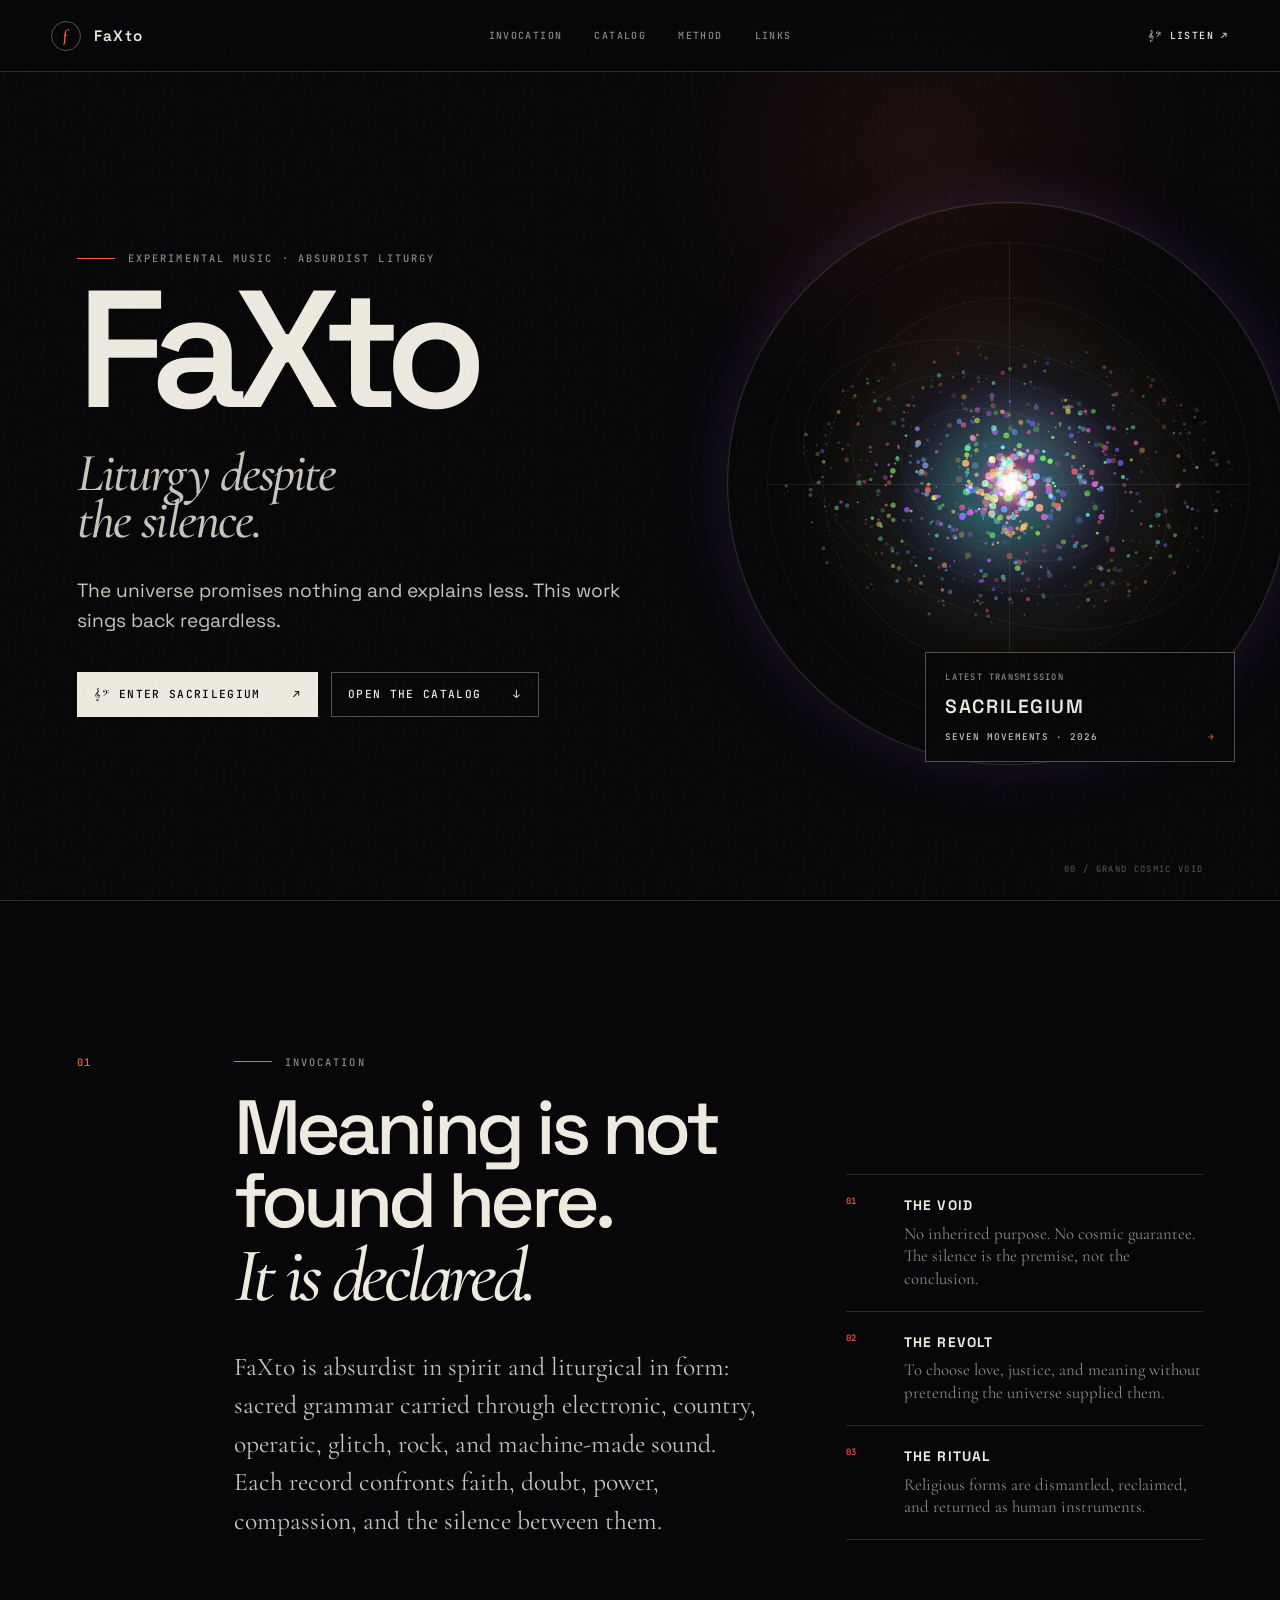
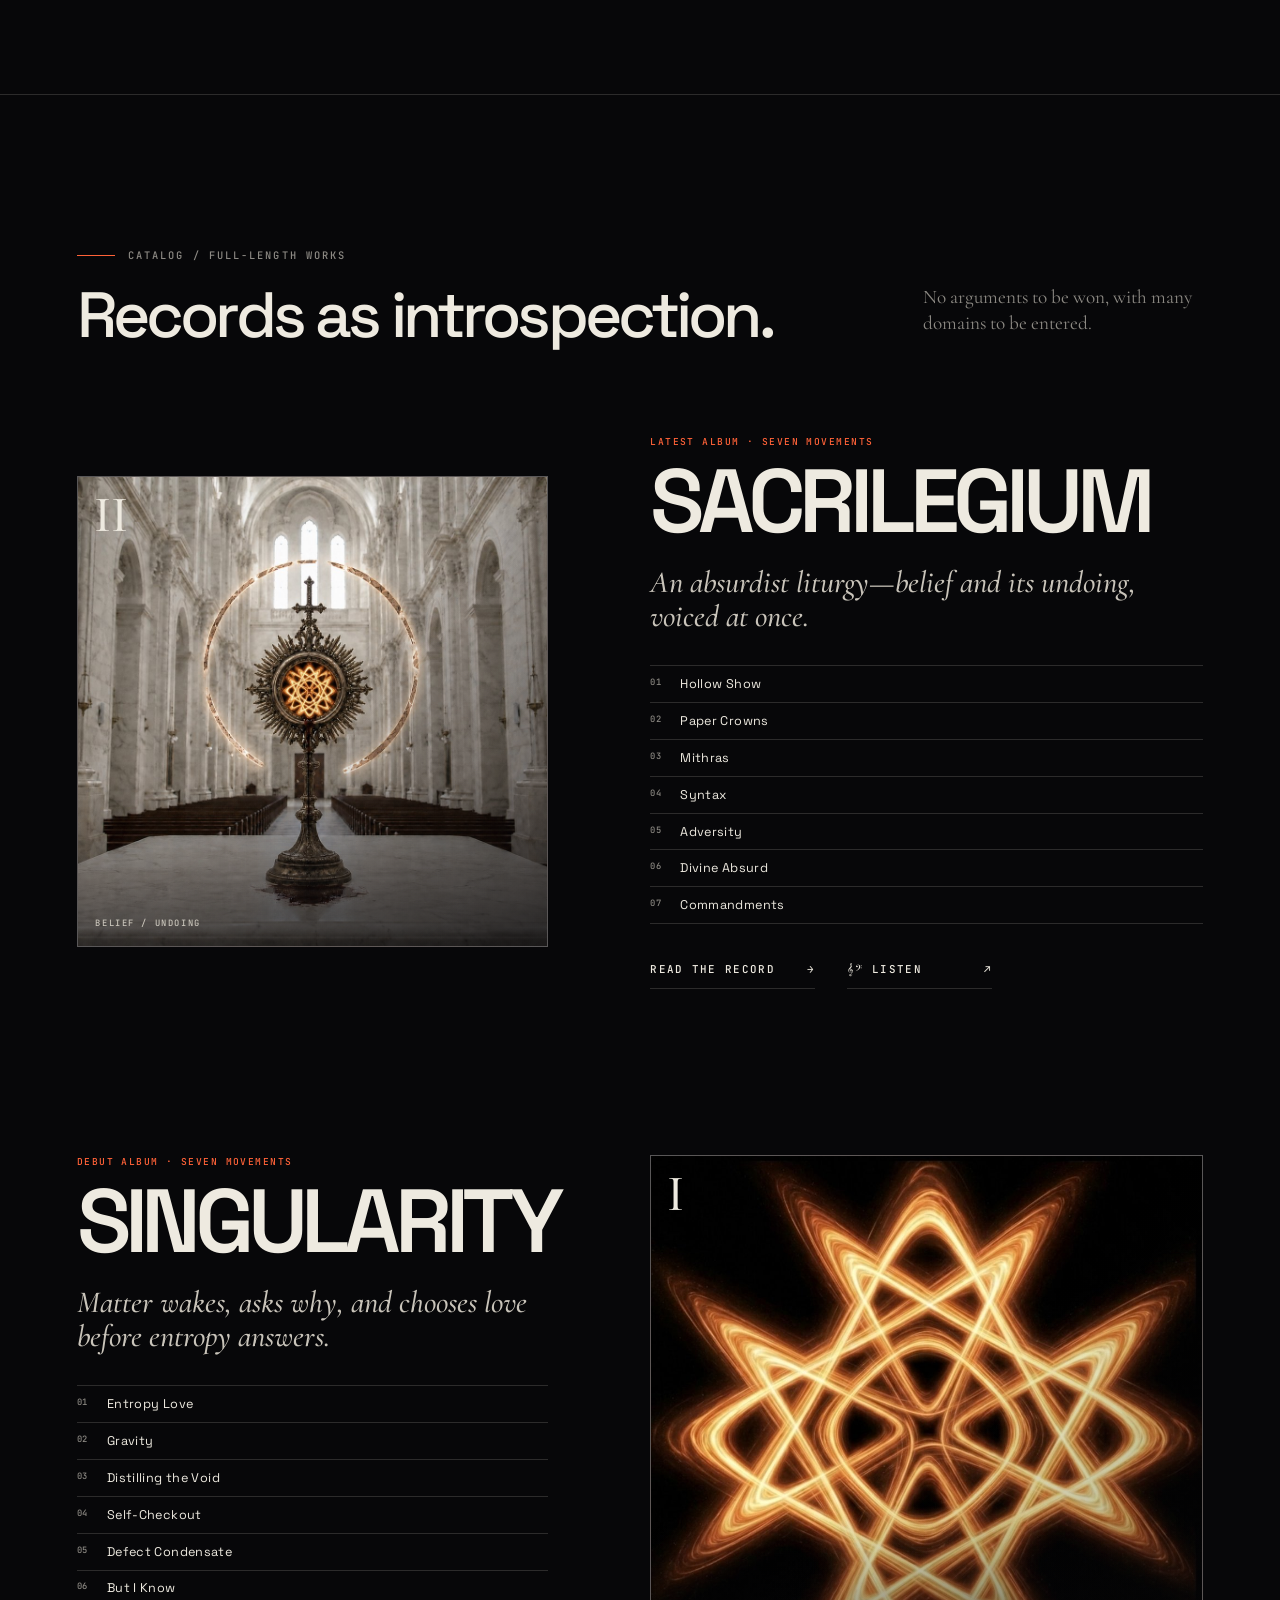
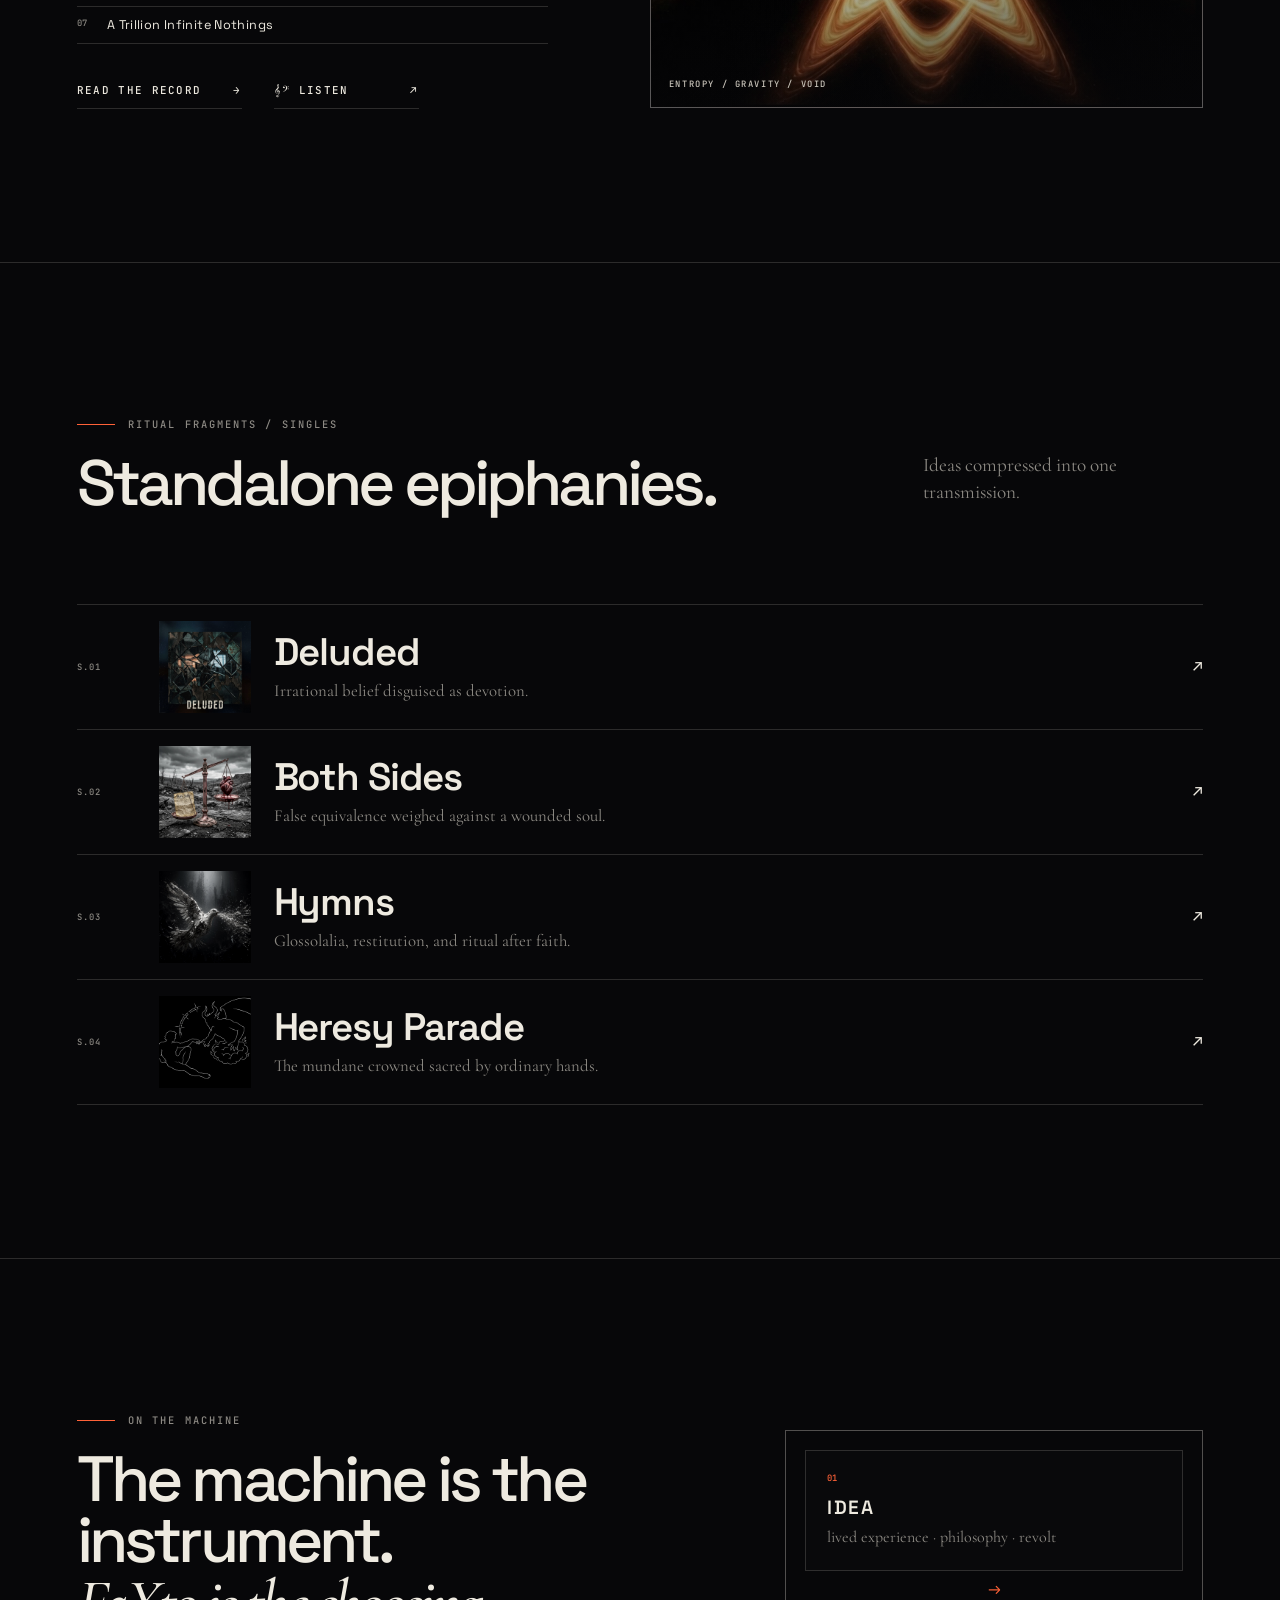
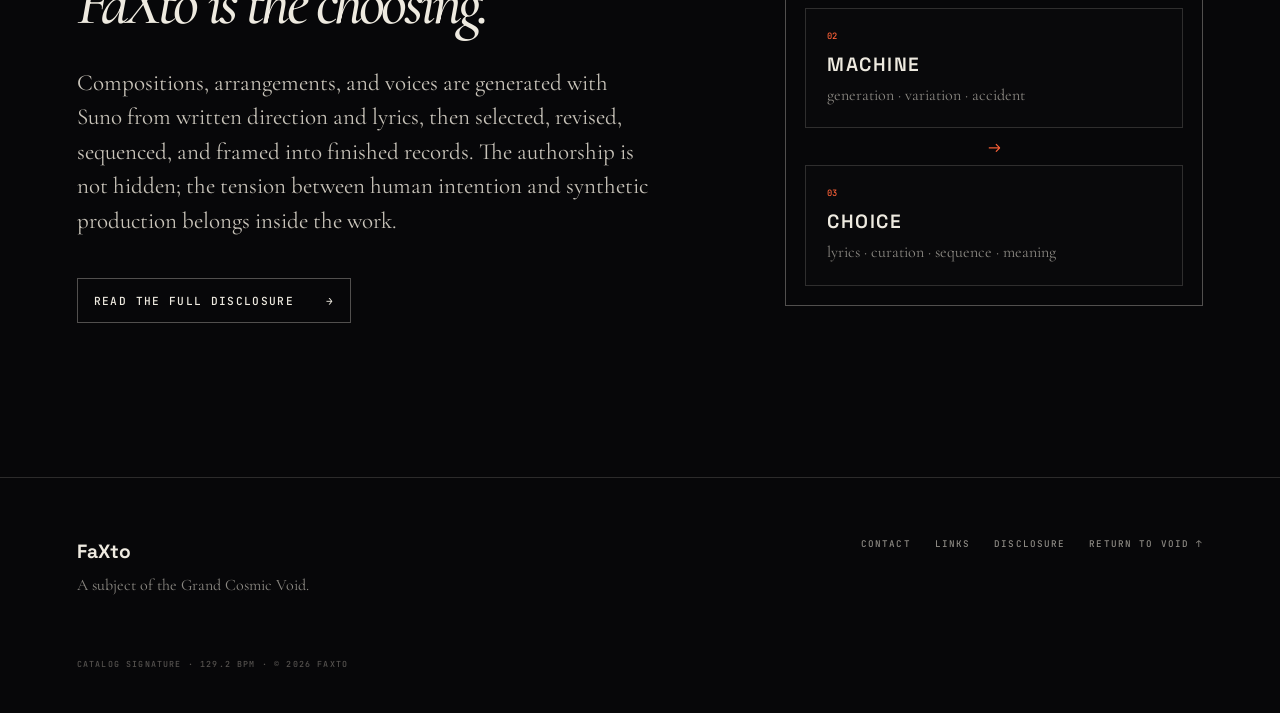
==== commit 4c3ab184: "Link social page from homepage" ====
--- a/index.html
+++ b/index.html
@@ -27,6 +27,7 @@
       <a href="#invocation">Invocation</a>
       <a href="#catalog">Catalog</a>
       <a href="#method">Method</a>
+      <a href="links.html">Links</a>
     </nav>
     <a class="header-listen" href="https://artists.landr.com/sacrilegium" target="_blank" rel="noopener">𝄞𝄢 Listen <span aria-hidden="true">↗</span></a>
   </header>
@@ -150,7 +151,7 @@
 
   <footer class="site-footer">
     <div><strong>FaXto</strong><span>A subject of the Grand Cosmic Void.</span></div>
-    <nav aria-label="Footer navigation"><a href="mailto:faxto.music@gmail.com">Contact</a><a href="disclosure.html">Disclosure</a><a href="#top">Return to void ↑</a></nav>
+    <nav aria-label="Footer navigation"><a href="mailto:faxto.music@gmail.com">Contact</a><a href="links.html">Links</a><a href="disclosure.html">Disclosure</a><a href="#top">Return to void ↑</a></nav>
     <small>Catalog signature · 129.2 BPM · © 2026 FaXto</small>
   </footer>
 </body>
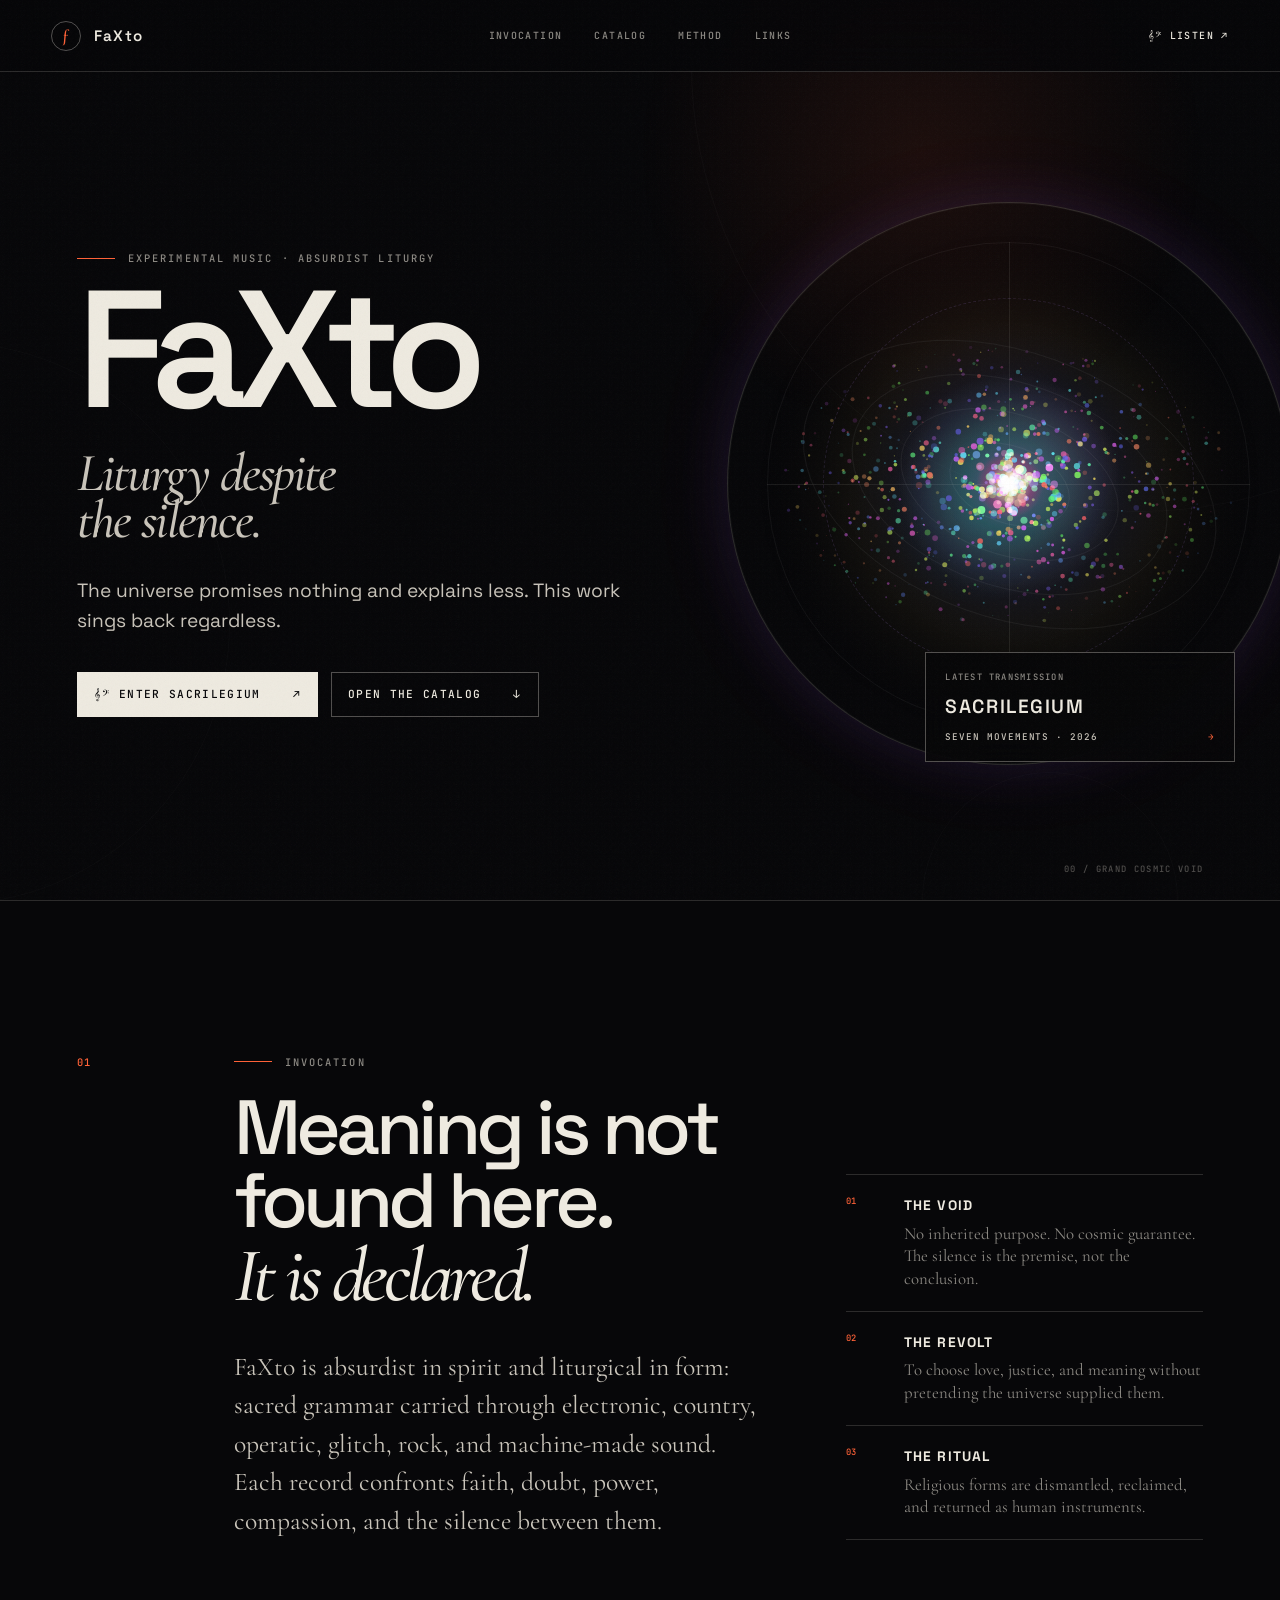
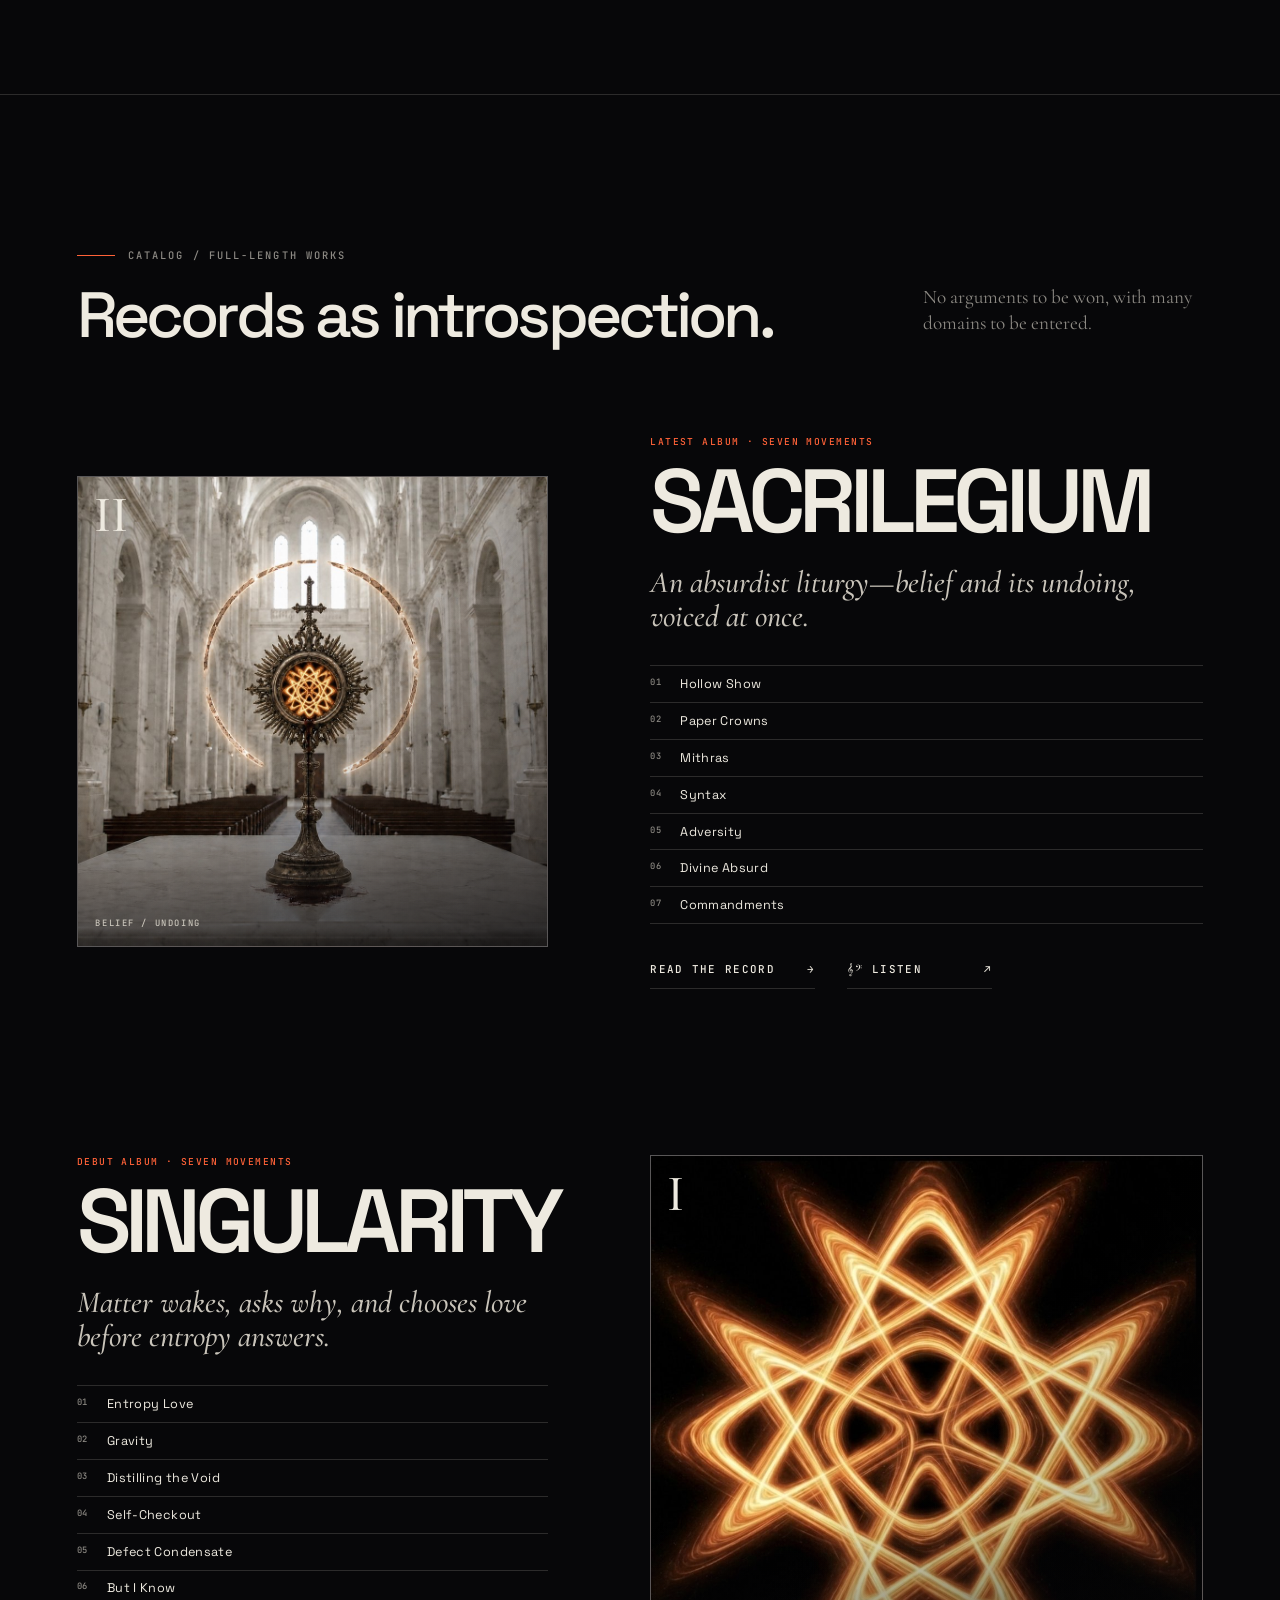
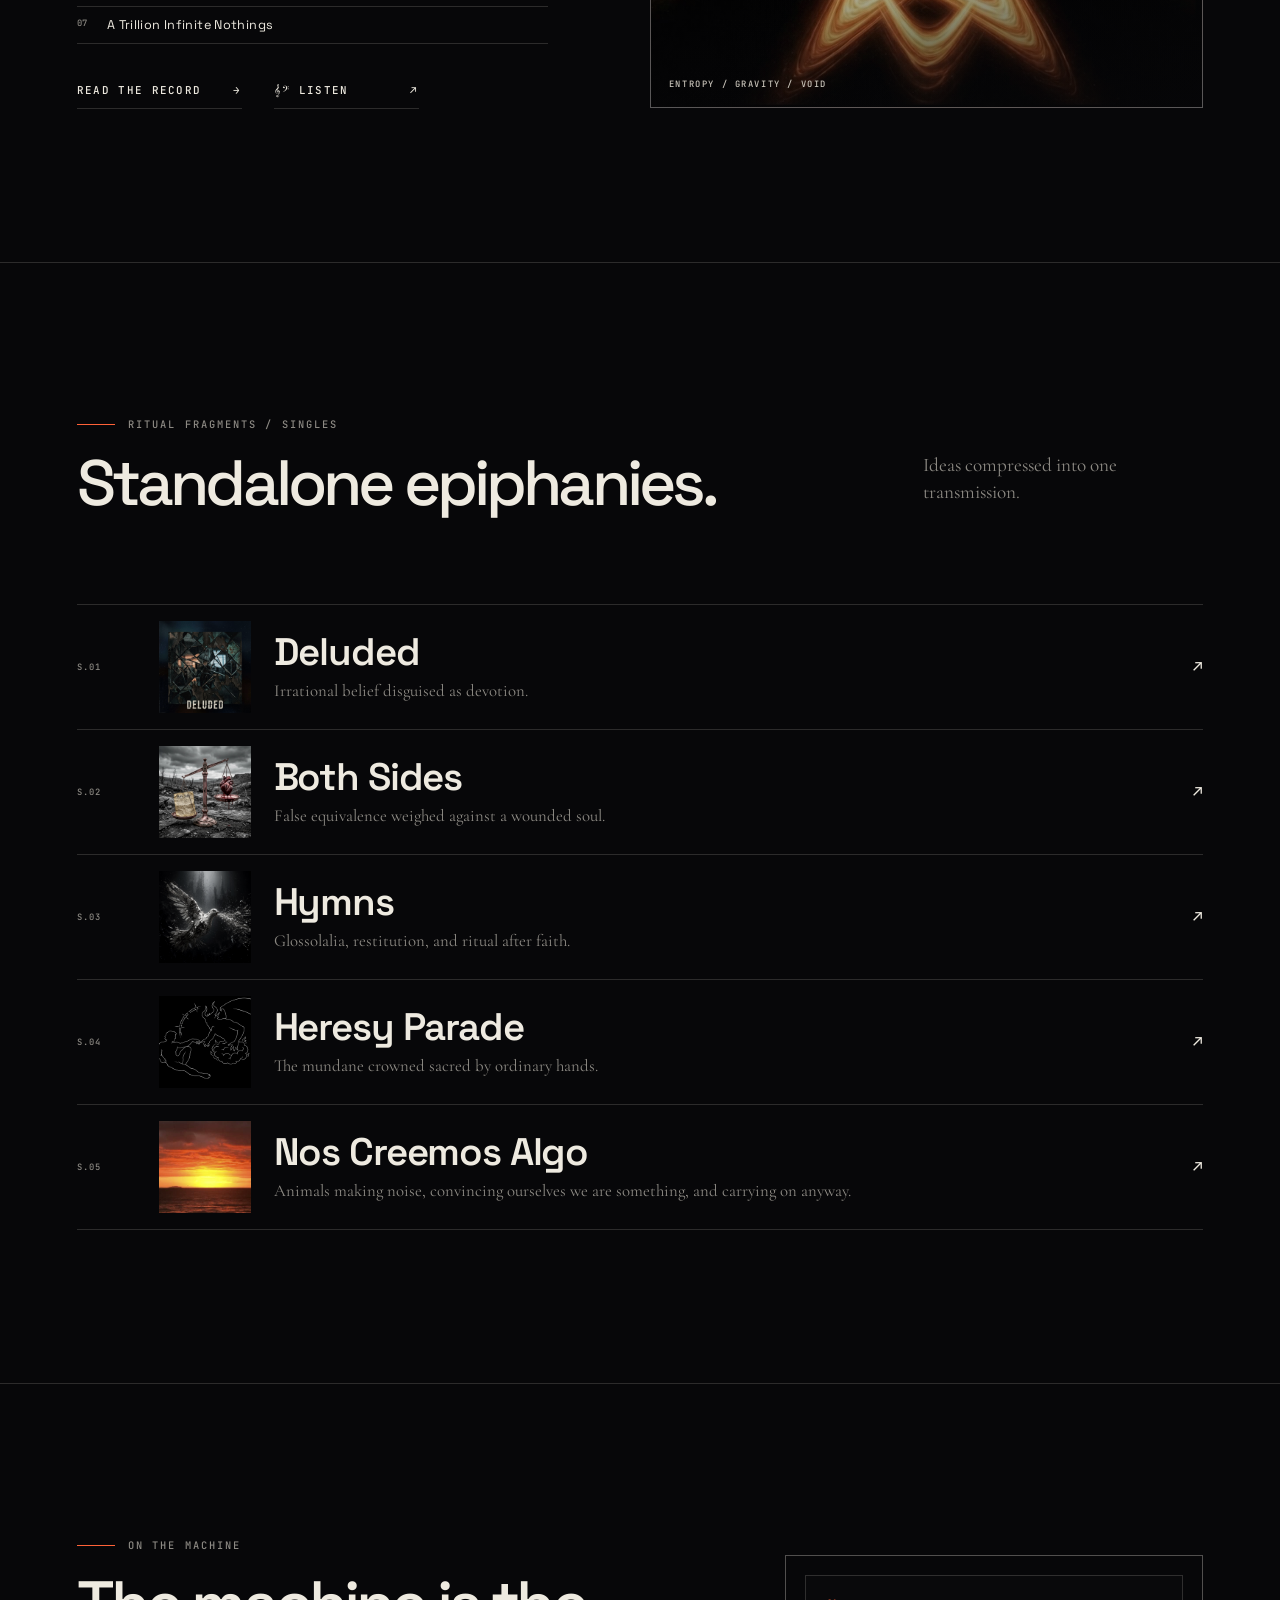
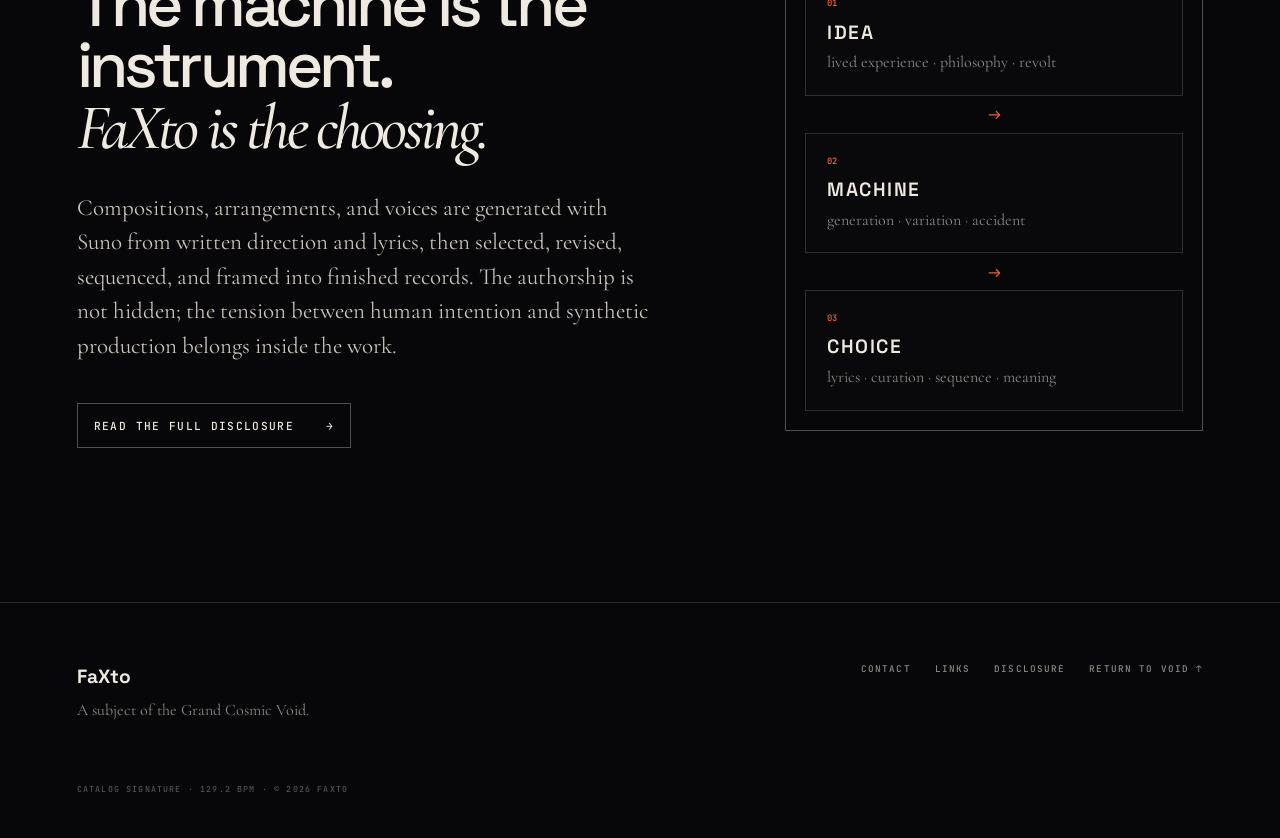
==== commit 0ac0032a: "Add Nos Creemos Algo to homepage" ====
--- a/index.html
+++ b/index.html
@@ -129,6 +129,7 @@
         <a class="single-card reveal" href="releases/both-sides.html"><span class="single-no">S.02</span><img src="assets/both-sides.jpg" alt="Both Sides cover" loading="lazy"><span class="single-copy"><strong>Both Sides</strong><small>False equivalence weighed against a wounded soul.</small></span><b>↗</b></a>
         <a class="single-card reveal" href="releases/hymns.html"><span class="single-no">S.03</span><img src="assets/hymns.jpg" alt="Hymns cover" loading="lazy"><span class="single-copy"><strong>Hymns</strong><small>Glossolalia, restitution, and ritual after faith.</small></span><b>↗</b></a>
         <a class="single-card reveal" href="releases/heresy-parade.html"><span class="single-no">S.04</span><img src="assets/heresy-parade.jpg" alt="Heresy Parade cover" loading="lazy"><span class="single-copy"><strong>Heresy Parade</strong><small>The mundane crowned sacred by ordinary hands.</small></span><b>↗</b></a>
+        <a class="single-card reveal" href="releases/nos-creemos-algo.html"><span class="single-no">S.05</span><img src="assets/nos-creemos-algo.jpg" alt="Nos Creemos Algo cover — orange sunset over a dark sea" loading="lazy"><span class="single-copy"><strong>Nos Creemos Algo</strong><small>Animals making noise, convincing ourselves we are something, and carrying on anyway.</small></span><b>↗</b></a>
       </div>
     </section>
 
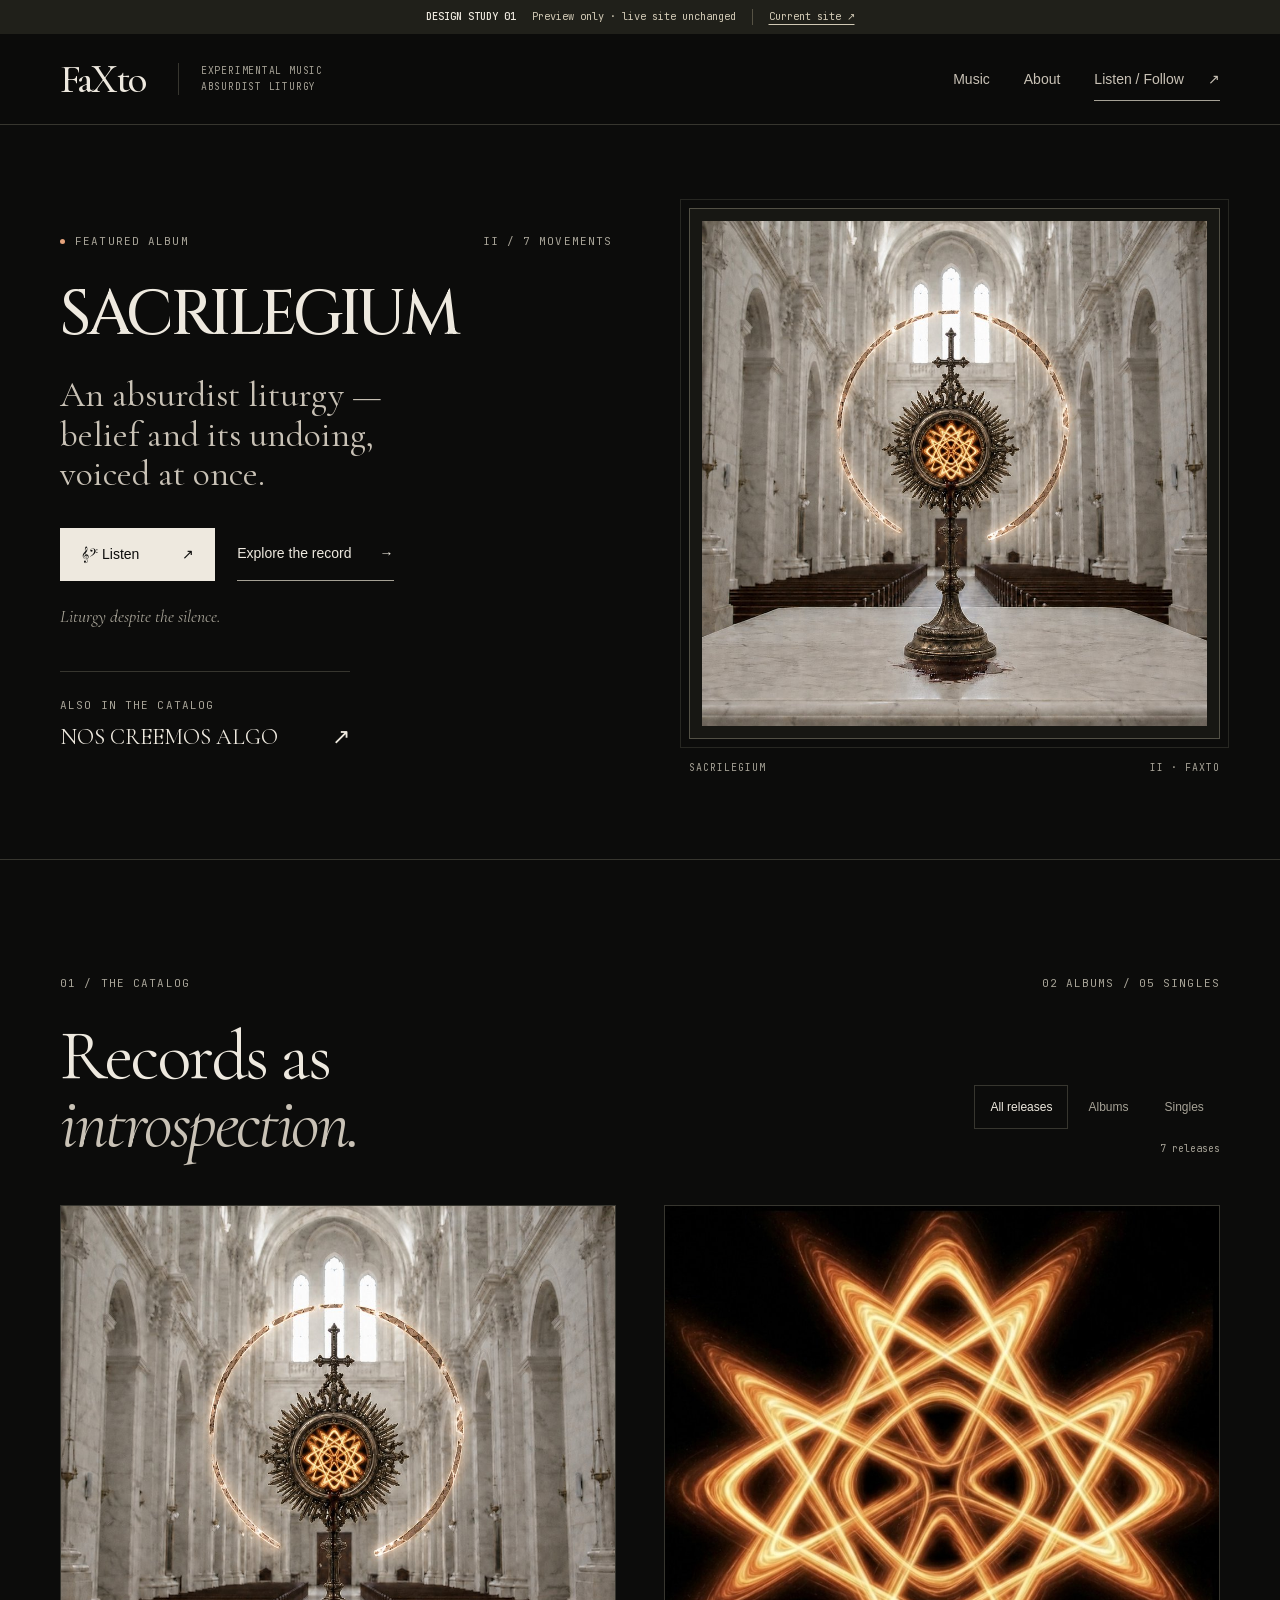
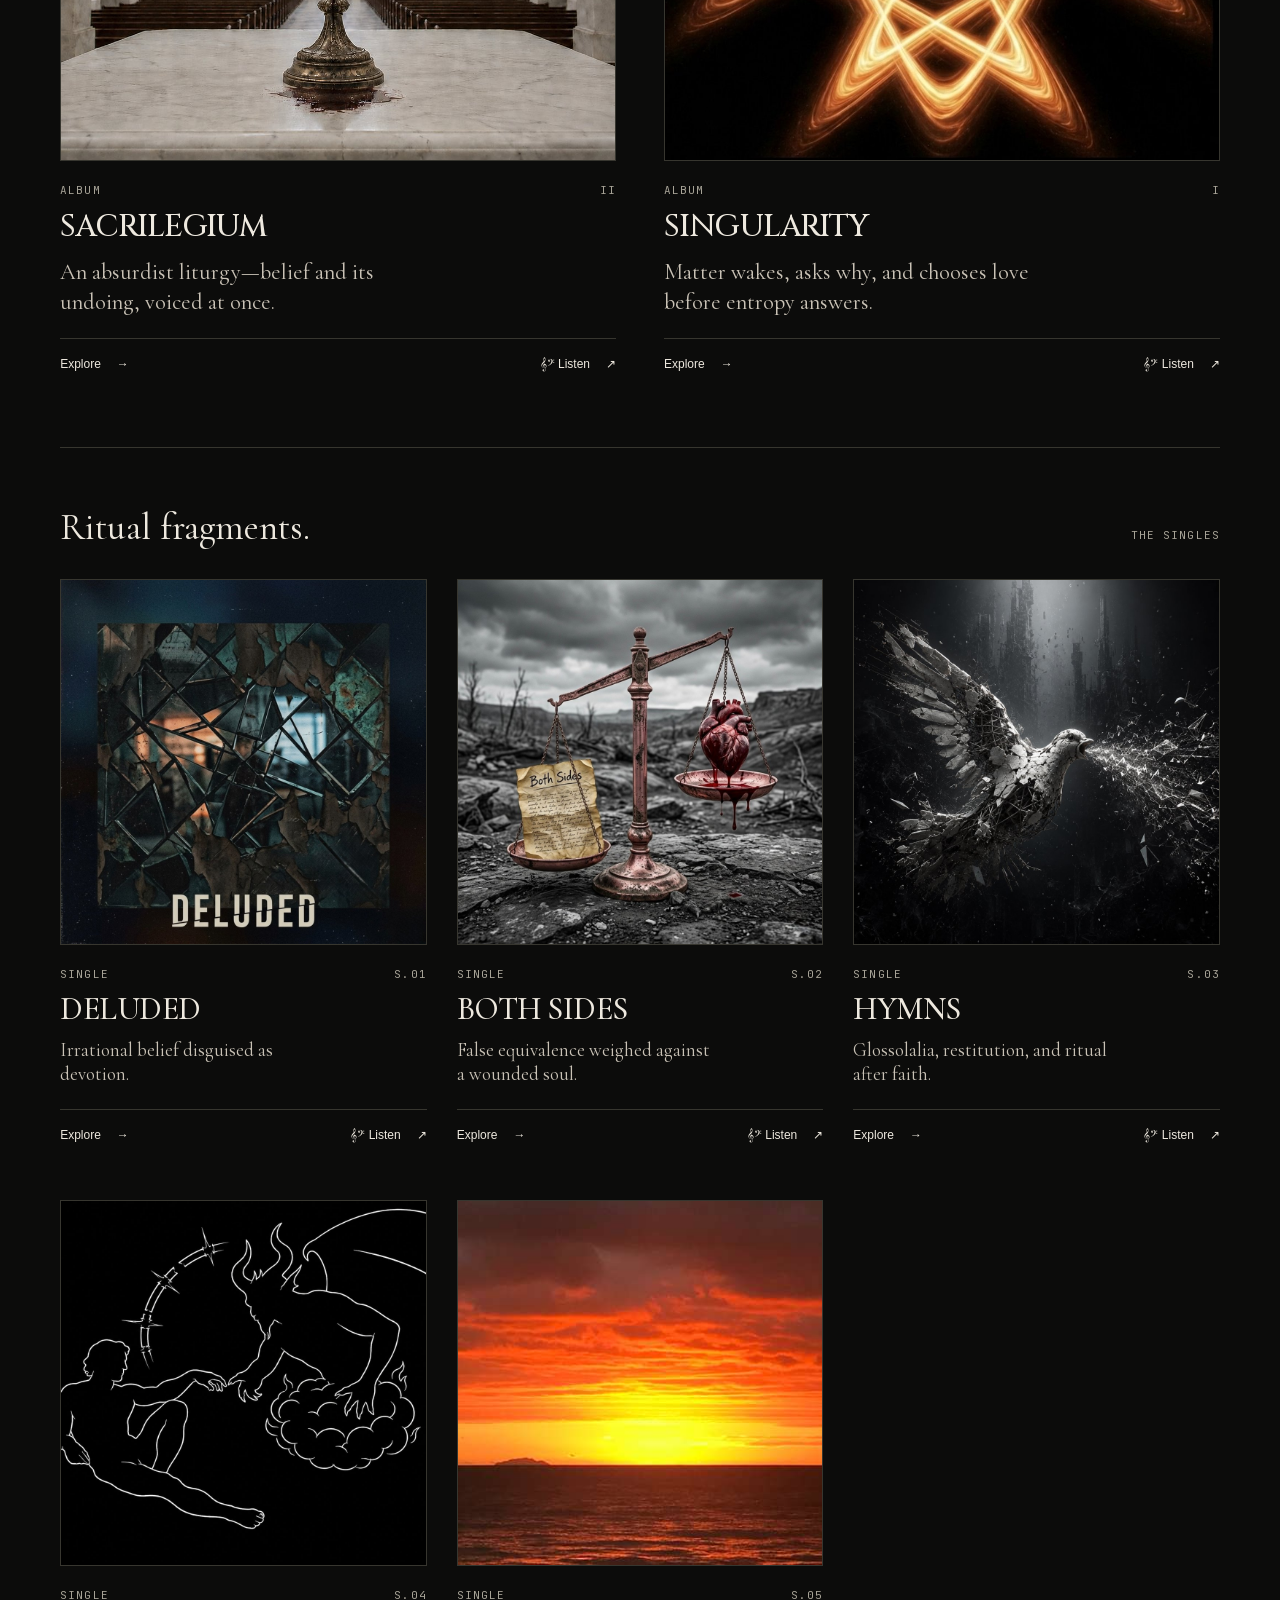
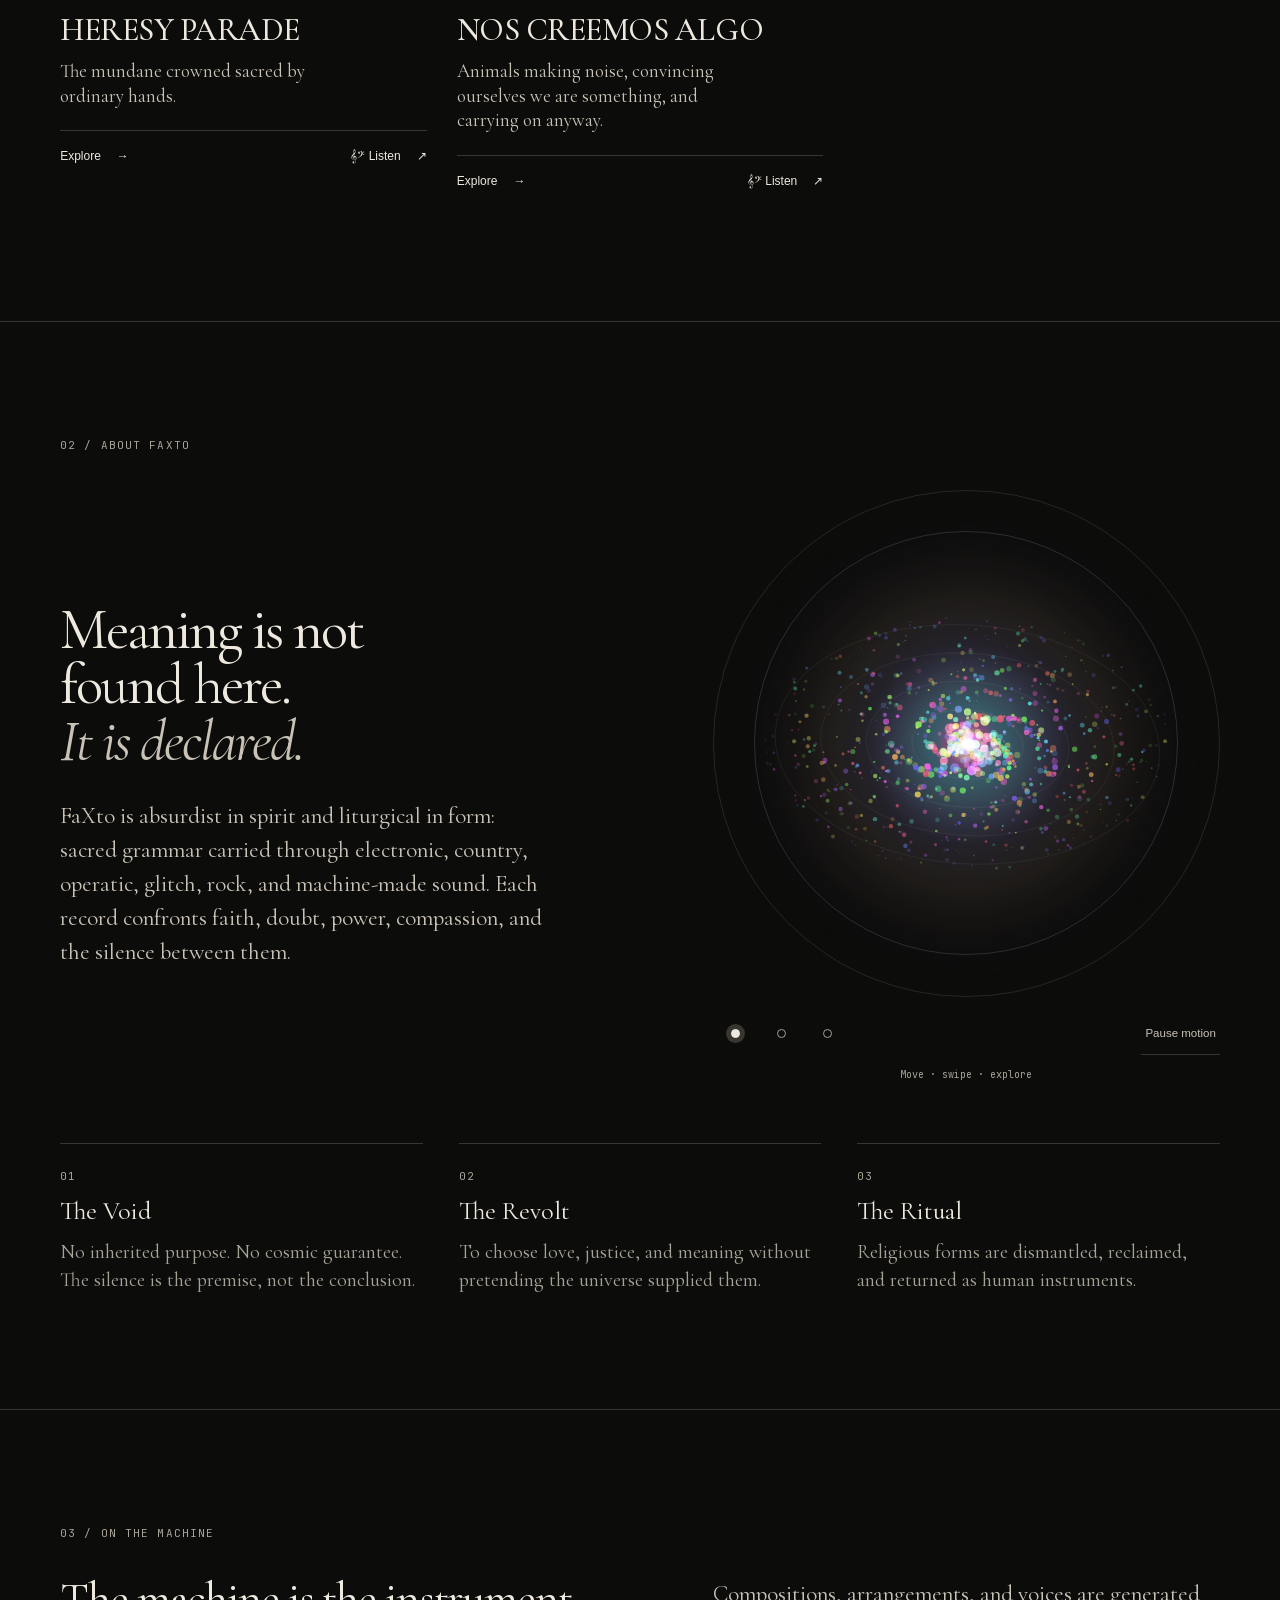
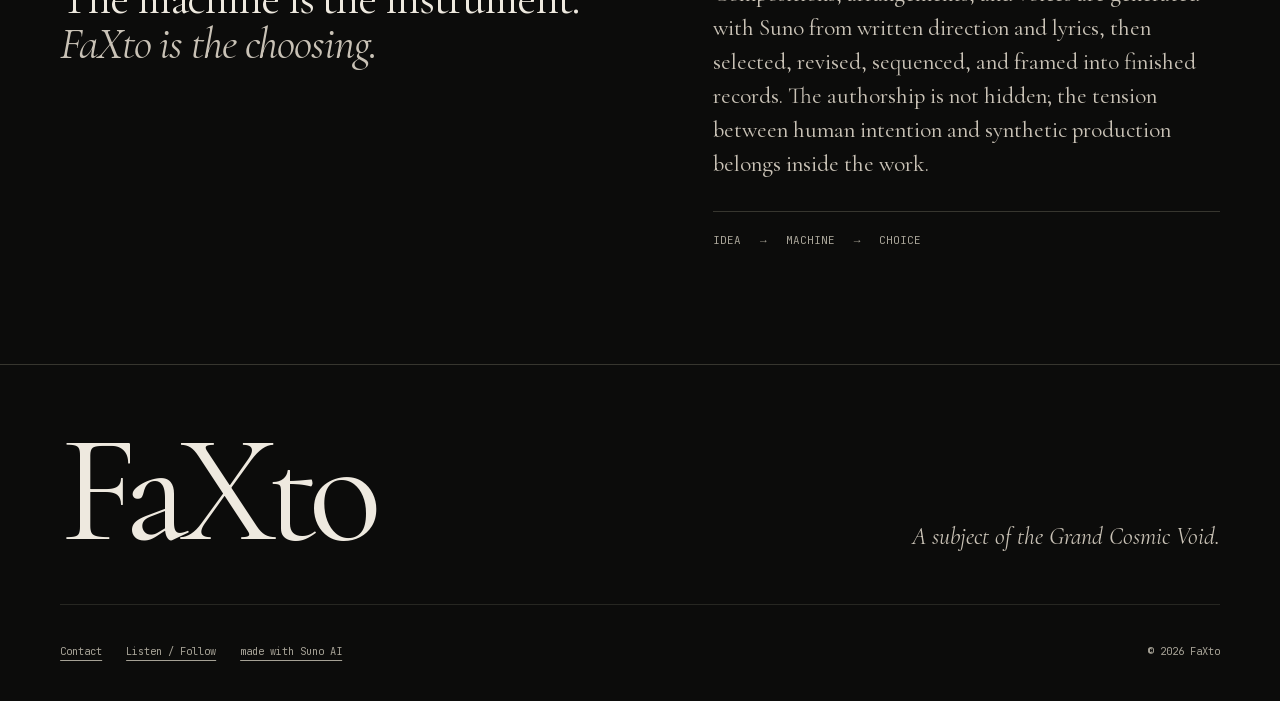
==== commit 0beedee4: "Build release-led FaXto pilot with replaceable branding and review-first catalog workflow Preserve a" ====
--- a/index.html
+++ b/index.html
@@ -1,159 +1,65 @@
-<!DOCTYPE html>
+<!doctype html>
 <html lang="en">
 <head>
-  <meta charset="utf-8">
-  <meta name="viewport" content="width=device-width, initial-scale=1">
-  <meta name="theme-color" content="#070709">
-  <title>FaXto — Liturgy despite the silence</title>
-  <meta name="description" content="FaXto is an experimental absurdist music project: sacred forms, machine production, and meaning declared against the Grand Cosmic Void.">
-  <link rel="icon" href="favicon.svg" type="image/svg+xml">
-  <link rel="stylesheet" href="css/common.css">
-  <link rel="stylesheet" href="css/home.css">
-  <link rel="stylesheet" href="css/cosmic-field.css">
-  <script>document.documentElement.classList.add('js')</script>
-  <script src="js/reveal.js" defer></script>
-  <script src="js/cosmic-field.js" defer></script>
+<meta charset="utf-8"><meta name="viewport" content="width=device-width, initial-scale=1"><meta name="theme-color" content="#0c0c0b">
+<title>FaXto — Liturgy despite the silence.</title><meta name="description" content="FaXto is an experimental absurdist music project. Explore the records, lyrics and stories."><meta name="robots" content="noindex, nofollow">
+<link rel="canonical" href="https://faxto.music/"><meta property="og:title" content="FaXto — Liturgy despite the silence."><meta property="og:description" content="FaXto is an experimental absurdist music project. Explore the records, lyrics and stories."><meta property="og:image" content="https://faxto.music/assets/sacrilegium.jpg"><meta property="og:url" content="https://faxto.music/"><meta property="og:type" content="website"><meta name="twitter:card" content="summary_large_image">
+<link rel="icon" href="favicon.svg" type="image/svg+xml"><link rel="stylesheet" href="css/brand.css"><link rel="stylesheet" href="css/pilot.css">
 </head>
-<body class="home-page">
-  <a class="skip-link" href="#main">Skip to the work</a>
-  <div class="ambient" aria-hidden="true"><span></span><span></span><span></span></div>
-
-  <header class="site-header">
-    <a class="brand" href="#top" aria-label="FaXto home">
-      <span class="brand-mark" aria-hidden="true">ƒ</span>
-      <span class="brand-name">FaXto</span>
-    </a>
-    <nav class="site-nav" aria-label="Primary navigation">
-      <a href="#invocation">Invocation</a>
-      <a href="#catalog">Catalog</a>
-      <a href="#method">Method</a>
-      <a href="links.html">Links</a>
-    </nav>
-    <a class="header-listen" href="https://artists.landr.com/sacrilegium" target="_blank" rel="noopener">𝄞𝄢 Listen <span aria-hidden="true">↗</span></a>
-  </header>
-
-  <main id="main">
-    <section class="hero" id="top" aria-labelledby="hero-title">
-      <div class="hero-copy reveal">
-        <p class="kicker">Experimental music · absurdist liturgy</p>
-        <h1 id="hero-title"><span>FaXto</span><em>Liturgy despite<br>the silence.</em></h1>
-        <p class="hero-deck">The universe promises nothing and explains less. This work sings back regardless.</p>
-        <div class="hero-actions">
-          <a class="button button-primary" href="https://artists.landr.com/sacrilegium" target="_blank" rel="noopener">𝄞𝄢 Enter SACRILEGIUM <span aria-hidden="true">↗</span></a>
-          <a class="button button-quiet" href="#catalog">Open the catalog <span aria-hidden="true">↓</span></a>
-        </div>
+<body class="pilot home-pilot">
+<a class="skip" href="#main">Skip to the music</a>
+<div class="preview-strip"><strong>DESIGN STUDY 01</strong><span>Preview only · live site unchanged</span><a href="https://faxto.music" target="_blank" rel="noopener">Current site ↗<span class="sr-only">, opens a new tab</span></a></div>
+<header class="masthead"><div class="header-inner shell"><a class="brand" href="index.html" aria-label="FaXto home"><span class="brand-text">FaXto</span><span class="brand-note" aria-hidden="true">Experimental music<br>Absurdist liturgy</span></a><button class="menu-toggle" type="button" aria-expanded="false" aria-controls="primary-nav">Menu</button><nav id="primary-nav" class="main-nav" aria-label="Primary navigation"><a href="index.html#catalog">Music</a><a href="index.html#invocation">About</a><a class="nav-listen" href="links.html">Listen / Follow <span aria-hidden="true">↗</span></a></nav></div></header>
+<main id="main">
+  <section class="feature shell" aria-labelledby="feature-title">
+    <div class="feature-copy">
+      <p class="eyebrow"><span class="signal-dot" aria-hidden="true"></span> Featured album <span class="feature-index">II / 7 movements</span></p>
+      <h1 id="feature-title">SACRILEGIUM</h1>
+      <p class="feature-thesis">An absurdist liturgy — belief and its undoing, voiced at once.</p>
+      <div class="actions">
+        <a class="action action-primary" href="https://artists.landr.com/sacrilegium" target="_blank" rel="noopener"><span><span aria-hidden="true">𝄞𝄢</span> Listen</span><span aria-hidden="true">↗</span><span class="sr-only"> to SACRILEGIUM via LANDR, opens a new tab</span></a>
+        <a class="action action-line" href="releases/sacrilegium.html">Explore the record <span aria-hidden="true">→</span></a>
       </div>
-
-      <div class="hero-visual reveal" aria-label="Interactive psychedelic cosmic field representing FaXto's Grand Cosmic Void">
-        <div class="cosmic-field" data-cosmic-field tabindex="0" role="group" aria-describedby="cosmic-field-instructions">
-          <canvas aria-hidden="true"></canvas>
-          <span class="cosmic-axis cosmic-axis-x" aria-hidden="true"></span>
-          <span class="cosmic-axis cosmic-axis-y" aria-hidden="true"></span>
-          <div class="cosmic-modes" role="group" aria-label="Cosmic field modes">
-            <button type="button" class="is-active" data-cosmic-mode="0" aria-label="Cosmic mode 1" aria-pressed="true"></button>
-            <button type="button" data-cosmic-mode="1" aria-label="Cosmic mode 2" aria-pressed="false" tabindex="-1"></button>
-            <button type="button" data-cosmic-mode="2" aria-label="Cosmic mode 3" aria-pressed="false" tabindex="-1"></button>
-          </div>
-          <p class="cosmic-gesture" aria-hidden="true">Hover · swipe</p>
-          <p class="sr-only" id="cosmic-field-instructions">Move the pointer to tilt and disturb the cosmic field. Swipe horizontally on touch screens, use the circular controls, or press the left and right arrow keys to change visual modes.</p>
-        </div>
-        <a class="latest-signal" href="releases/sacrilegium.html">
-          <span class="signal-label">Latest transmission</span>
-          <strong>SACRILEGIUM</strong>
-          <span class="signal-meta">Seven movements · 2026 <b aria-hidden="true">→</b></span>
-        </a>
+      <p class="feature-tagline">Liturgy despite the silence.</p>
+      <a class="also-out" href="releases/nos-creemos-algo.html"><span class="eyebrow">Also in the catalog</span><span>NOS CREEMOS ALGO <span aria-hidden="true">↗</span></span></a>
+    </div>
+    <figure class="feature-art">
+      <a class="cover-frame" href="releases/sacrilegium.html" aria-label="Explore SACRILEGIUM"><img src="assets/sacrilegium.jpg" alt="Sacrilegium cover — a monstrance on a marble altar" width="1000" height="1000" fetchpriority="high" decoding="async"></a>
+      <figcaption><span>SACRILEGIUM</span><span>II · FaXto</span></figcaption>
+    </figure>
+  </section>
+  <section class="catalog shell section" id="catalog" aria-labelledby="catalog-title">
+    <div class="section-top"><p class="eyebrow">01 / The catalog</p><p class="eyebrow">02 albums / 05 singles</p></div>
+    <div class="catalog-heading"><h2 id="catalog-title">Records as<br><em>introspection.</em></h2>
+      <div class="catalog-controls"><div class="filters" role="group" aria-label="Filter releases" hidden>
+        <button type="button" data-filter="all" aria-pressed="true">All releases</button><button type="button" data-filter="album" aria-pressed="false">Albums</button><button type="button" data-filter="single" aria-pressed="false">Singles</button>
+      </div><p class="catalog-count" aria-live="polite" aria-atomic="true" data-catalog-count>7 releases</p></div>
+    </div>
+    <div class="album-grid catalog-group" data-group="album"><article class="release-card" data-release="sacrilegium" data-kind="album"><a class="card-art" href="releases/sacrilegium.html" aria-label="Explore SACRILEGIUM"><img src="assets/sacrilegium.jpg" alt="Sacrilegium cover — a monstrance on a marble altar" width="1000" height="1000" loading="lazy" decoding="async"></a><p class="card-label eyebrow"><span>album</span><span>II</span></p><h3><a href="releases/sacrilegium.html">SACRILEGIUM</a></h3><p class="card-description">An absurdist liturgy—belief and its undoing, voiced at once.</p><div class="card-actions"><a href="releases/sacrilegium.html">Explore <span aria-hidden="true">→</span><span class="sr-only"> SACRILEGIUM</span></a><a href="https://artists.landr.com/sacrilegium" target="_blank" rel="noopener"><span><span aria-hidden="true">𝄞𝄢</span> Listen</span><span aria-hidden="true">↗</span><span class="sr-only"> to SACRILEGIUM via LANDR, opens a new tab</span></a></div></article>
+<article class="release-card" data-release="singularity" data-kind="album"><a class="card-art" href="releases/singularity.html" aria-label="Explore SINGULARITY"><img src="assets/singularity.jpg" alt="Singularity cover — a glowing orange singularity knot" width="1000" height="1000" loading="lazy" decoding="async"></a><p class="card-label eyebrow"><span>album</span><span>I</span></p><h3><a href="releases/singularity.html">SINGULARITY</a></h3><p class="card-description">Matter wakes, asks why, and chooses love before entropy answers.</p><div class="card-actions"><a href="releases/singularity.html">Explore <span aria-hidden="true">→</span><span class="sr-only"> SINGULARITY</span></a><a href="https://artists.landr.com/singularity" target="_blank" rel="noopener"><span><span aria-hidden="true">𝄞𝄢</span> Listen</span><span aria-hidden="true">↗</span><span class="sr-only"> to SINGULARITY via LANDR, opens a new tab</span></a></div></article></div>
+    <div class="singles-heading" data-group="single"><h3>Ritual fragments.</h3><span class="eyebrow">The singles</span></div>
+    <div class="single-grid catalog-group" data-group="single"><article class="release-card" data-release="deluded" data-kind="single"><a class="card-art" href="releases/deluded.html" aria-label="Explore DELUDED"><img src="assets/deluded.jpg" alt="Deluded cover — shattered mirror" width="1000" height="1000" loading="lazy" decoding="async"></a><p class="card-label eyebrow"><span>single</span><span>S.01</span></p><h3><a href="releases/deluded.html">DELUDED</a></h3><p class="card-description">Irrational belief disguised as devotion.</p><div class="card-actions"><a href="releases/deluded.html">Explore <span aria-hidden="true">→</span><span class="sr-only"> DELUDED</span></a><a href="https://artists.landr.com/deluded" target="_blank" rel="noopener"><span><span aria-hidden="true">𝄞𝄢</span> Listen</span><span aria-hidden="true">↗</span><span class="sr-only"> to DELUDED via LANDR, opens a new tab</span></a></div></article>
+<article class="release-card" data-release="both-sides" data-kind="single"><a class="card-art" href="releases/both-sides.html" aria-label="Explore BOTH SIDES"><img src="assets/both-sides.jpg" alt="Both Sides cover — a scale weighing a heart against a page" width="1000" height="1000" loading="lazy" decoding="async"></a><p class="card-label eyebrow"><span>single</span><span>S.02</span></p><h3><a href="releases/both-sides.html">BOTH SIDES</a></h3><p class="card-description">False equivalence weighed against a wounded soul.</p><div class="card-actions"><a href="releases/both-sides.html">Explore <span aria-hidden="true">→</span><span class="sr-only"> BOTH SIDES</span></a><a href="https://artists.landr.com/faxto.both-sides" target="_blank" rel="noopener"><span><span aria-hidden="true">𝄞𝄢</span> Listen</span><span aria-hidden="true">↗</span><span class="sr-only"> to BOTH SIDES via LANDR, opens a new tab</span></a></div></article>
+<article class="release-card" data-release="hymns" data-kind="single"><a class="card-art" href="releases/hymns.html" aria-label="Explore HYMNS"><img src="assets/hymns.jpg" alt="Hymns cover — a shattering mechanical dove" width="1000" height="1000" loading="lazy" decoding="async"></a><p class="card-label eyebrow"><span>single</span><span>S.03</span></p><h3><a href="releases/hymns.html">HYMNS</a></h3><p class="card-description">Glossolalia, restitution, and ritual after faith.</p><div class="card-actions"><a href="releases/hymns.html">Explore <span aria-hidden="true">→</span><span class="sr-only"> HYMNS</span></a><a href="https://artists.landr.com/hymns" target="_blank" rel="noopener"><span><span aria-hidden="true">𝄞𝄢</span> Listen</span><span aria-hidden="true">↗</span><span class="sr-only"> to HYMNS via LANDR, opens a new tab</span></a></div></article>
+<article class="release-card" data-release="heresy-parade" data-kind="single"><a class="card-art" href="releases/heresy-parade.html" aria-label="Explore HERESY PARADE"><img src="assets/heresy-parade.jpg" alt="Heresy Parade cover — line drawing of Adam reaching to a horned figure" width="1000" height="1000" loading="lazy" decoding="async"></a><p class="card-label eyebrow"><span>single</span><span>S.04</span></p><h3><a href="releases/heresy-parade.html">HERESY PARADE</a></h3><p class="card-description">The mundane crowned sacred by ordinary hands.</p><div class="card-actions"><a href="releases/heresy-parade.html">Explore <span aria-hidden="true">→</span><span class="sr-only"> HERESY PARADE</span></a><a href="https://artists.landr.com/heresy-parade" target="_blank" rel="noopener"><span><span aria-hidden="true">𝄞𝄢</span> Listen</span><span aria-hidden="true">↗</span><span class="sr-only"> to HERESY PARADE via LANDR, opens a new tab</span></a></div></article>
+<article class="release-card" data-release="nos-creemos-algo" data-kind="single"><a class="card-art" href="releases/nos-creemos-algo.html" aria-label="Explore NOS CREEMOS ALGO"><img src="assets/nos-creemos-algo.jpg" alt="Nos Creemos Algo cover — a blazing orange sunset over a dark sea horizon with a small island silhouette" width="420" height="420" loading="lazy" decoding="async"></a><p class="card-label eyebrow"><span>single</span><span>S.05</span></p><h3><a href="releases/nos-creemos-algo.html">NOS CREEMOS ALGO</a></h3><p class="card-description">Animals making noise, convincing ourselves we are something, and carrying on anyway.</p><div class="card-actions"><a href="releases/nos-creemos-algo.html">Explore <span aria-hidden="true">→</span><span class="sr-only"> NOS CREEMOS ALGO</span></a><a href="https://release.landr.com/nos-creemos-algo" target="_blank" rel="noopener"><span><span aria-hidden="true">𝄞𝄢</span> Listen</span><span aria-hidden="true">↗</span><span class="sr-only"> to NOS CREEMOS ALGO via LANDR, opens a new tab</span></a></div></article></div>
+  </section>
+  <section class="invocation shell section" id="invocation" aria-labelledby="invocation-title">
+    <p class="eyebrow">02 / About FaXto</p>
+    <div class="invocation-grid">
+      <div class="invocation-copy"><h2 id="invocation-title">Meaning is not found here.<br><em>It is declared.</em></h2><p class="reading">FaXto is absurdist in spirit and liturgical in form: sacred grammar carried through electronic, country, operatic, glitch, rock, and machine-made sound. Each record confronts faith, doubt, power, compassion, and the silence between them.</p></div>
+      <div class="field-panel">
+        <div class="cosmic-field" data-cosmic-field tabindex="0" role="group" aria-label="Interactive cosmic field" aria-describedby="field-help"><canvas aria-hidden="true"></canvas><noscript><p class="field-fallback">A subject of the<br><em>Grand Cosmic Void.</em></p></noscript></div>
+        <div class="field-toolbar" hidden><div class="field-modes" role="group" aria-label="Visual modes"><button type="button" data-cosmic-mode="0" aria-label="Visual mode 1" aria-pressed="true"><span></span></button><button type="button" data-cosmic-mode="1" aria-label="Visual mode 2" aria-pressed="false"><span></span></button><button type="button" data-cosmic-mode="2" aria-label="Visual mode 3" aria-pressed="false"><span></span></button></div><button type="button" class="motion-toggle" data-motion-toggle aria-pressed="false">Pause motion</button></div>
+        <p class="field-hint">Move · swipe · explore</p><p id="field-help" class="sr-only">Move the pointer to disturb the field. Swipe horizontally, choose a visual mode, or use the left and right arrow keys while the field is focused. Motion can be paused.</p>
       </div>
-
-      <div class="hero-index" aria-hidden="true">00 / GRAND COSMIC VOID</div>
-    </section>
-
-    <section class="invocation section-shell" id="invocation" aria-labelledby="invocation-title">
-      <div class="section-number reveal">01</div>
-      <div class="invocation-copy reveal">
-        <p class="kicker">Invocation</p>
-        <h2 id="invocation-title">Meaning is not found here.<br><em>It is declared.</em></h2>
-        <p>FaXto is absurdist in spirit and liturgical in form: sacred grammar carried through electronic, country, operatic, glitch, rock, and machine-made sound. Each record confronts faith, doubt, power, compassion, and the silence between them.</p>
-      </div>
-      <div class="tenets reveal" aria-label="FaXto artistic principles">
-        <article><span>01</span><h3>The Void</h3><p>No inherited purpose. No cosmic guarantee. The silence is the premise, not the conclusion.</p></article>
-        <article><span>02</span><h3>The Revolt</h3><p>To choose love, justice, and meaning without pretending the universe supplied them.</p></article>
-        <article><span>03</span><h3>The Ritual</h3><p>Religious forms are dismantled, reclaimed, and returned as human instruments.</p></article>
-      </div>
-    </section>
-
-    <section class="catalog section-shell" id="catalog" aria-labelledby="catalog-title">
-      <div class="section-heading reveal">
-        <div><p class="kicker">Catalog / full-length works</p><h2 id="catalog-title">Records as introspection.</h2></div>
-        <p>No arguments to be won, with many domains to be entered.</p>
-      </div>
-
-      <article class="release release-latest reveal">
-        <a class="release-art" href="releases/sacrilegium.html" aria-label="Open SACRILEGIUM release page">
-          <img src="assets/sacrilegium.jpg" alt="SACRILEGIUM cover: a monstrance on a marble altar" width="1000" height="1000" loading="lazy">
-          <span class="art-index">II</span>
-          <span class="art-caption">BELIEF / UNDOING</span>
-        </a>
-        <div class="release-body">
-          <p class="release-status">Latest album · seven movements</p>
-          <h3><a href="releases/sacrilegium.html">SACRILEGIUM</a></h3>
-          <p class="release-thesis">An absurdist liturgy—belief and its undoing, voiced at once.</p>
-          <ol class="compact-tracklist">
-            <li><span>01</span> Hollow Show</li><li><span>02</span> Paper Crowns</li><li><span>03</span> Mithras</li><li><span>04</span> Syntax</li><li><span>05</span> Adversity</li><li><span>06</span> Divine Absurd</li><li><span>07</span> Commandments</li>
-          </ol>
-          <div class="release-actions"><a class="text-link" href="releases/sacrilegium.html">Read the record <span>→</span></a><a class="text-link" href="https://artists.landr.com/sacrilegium" target="_blank" rel="noopener">𝄞𝄢 Listen <span>↗</span></a></div>
-        </div>
-      </article>
-
-      <article class="release release-reverse reveal">
-        <a class="release-art" href="releases/singularity.html" aria-label="Open SINGULARITY release page">
-          <img src="assets/singularity.jpg" alt="SINGULARITY cover: a glowing orange singularity knot" width="1000" height="1000" loading="lazy">
-          <span class="art-index">I</span>
-          <span class="art-caption">ENTROPY / GRAVITY / VOID</span>
-        </a>
-        <div class="release-body">
-          <p class="release-status">Debut album · seven movements</p>
-          <h3><a href="releases/singularity.html">SINGULARITY</a></h3>
-          <p class="release-thesis">Matter wakes, asks why, and chooses love before entropy answers.</p>
-          <ol class="compact-tracklist">
-            <li><span>01</span> Entropy Love</li><li><span>02</span> Gravity</li><li><span>03</span> Distilling the Void</li><li><span>04</span> Self-Checkout</li><li><span>05</span> Defect Condensate</li><li><span>06</span> But I Know</li><li><span>07</span> A Trillion Infinite Nothings</li>
-          </ol>
-          <div class="release-actions"><a class="text-link" href="releases/singularity.html">Read the record <span>→</span></a><a class="text-link" href="https://artists.landr.com/singularity" target="_blank" rel="noopener">𝄞𝄢 Listen <span>↗</span></a></div>
-        </div>
-      </article>
-    </section>
-
-    <section class="singles section-shell" aria-labelledby="singles-title">
-      <div class="section-heading reveal"><div><p class="kicker">Ritual fragments / singles</p><h2 id="singles-title">Standalone epiphanies.</h2></div><p>Ideas compressed into one transmission.</p></div>
-      <div class="single-grid">
-        <a class="single-card reveal" href="releases/deluded.html"><span class="single-no">S.01</span><img src="assets/deluded.jpg" alt="Deluded cover" loading="lazy"><span class="single-copy"><strong>Deluded</strong><small>Irrational belief disguised as devotion.</small></span><b>↗</b></a>
-        <a class="single-card reveal" href="releases/both-sides.html"><span class="single-no">S.02</span><img src="assets/both-sides.jpg" alt="Both Sides cover" loading="lazy"><span class="single-copy"><strong>Both Sides</strong><small>False equivalence weighed against a wounded soul.</small></span><b>↗</b></a>
-        <a class="single-card reveal" href="releases/hymns.html"><span class="single-no">S.03</span><img src="assets/hymns.jpg" alt="Hymns cover" loading="lazy"><span class="single-copy"><strong>Hymns</strong><small>Glossolalia, restitution, and ritual after faith.</small></span><b>↗</b></a>
-        <a class="single-card reveal" href="releases/heresy-parade.html"><span class="single-no">S.04</span><img src="assets/heresy-parade.jpg" alt="Heresy Parade cover" loading="lazy"><span class="single-copy"><strong>Heresy Parade</strong><small>The mundane crowned sacred by ordinary hands.</small></span><b>↗</b></a>
-        <a class="single-card reveal" href="releases/nos-creemos-algo.html"><span class="single-no">S.05</span><img src="assets/nos-creemos-algo.jpg" alt="Nos Creemos Algo cover — orange sunset over a dark sea" loading="lazy"><span class="single-copy"><strong>Nos Creemos Algo</strong><small>Animals making noise, convincing ourselves we are something, and carrying on anyway.</small></span><b>↗</b></a>
-      </div>
-    </section>
-
-    <section class="method section-shell" id="method" aria-labelledby="method-title">
-      <div class="method-panel reveal">
-        <p class="kicker">On the machine</p>
-        <h2 id="method-title">The machine is the instrument.<br><em>FaXto is the choosing.</em></h2>
-        <p>Compositions, arrangements, and voices are generated with Suno from written direction and lyrics, then selected, revised, sequenced, and framed into finished records. The authorship is not hidden; the tension between human intention and synthetic production belongs inside the work.</p>
-        <a class="button button-quiet" href="disclosure.html">Read the full disclosure <span>→</span></a>
-      </div>
-      <div class="method-diagram reveal" aria-label="Diagram showing FaXto's creative method">
-        <div><span>01</span><strong>Idea</strong><small>lived experience · philosophy · revolt</small></div>
-        <i aria-hidden="true">→</i>
-        <div><span>02</span><strong>Machine</strong><small>generation · variation · accident</small></div>
-        <i aria-hidden="true">→</i>
-        <div><span>03</span><strong>Choice</strong><small>lyrics · curation · sequence · meaning</small></div>
-      </div>
-    </section>
-  </main>
-
-  <footer class="site-footer">
-    <div><strong>FaXto</strong><span>A subject of the Grand Cosmic Void.</span></div>
-    <nav aria-label="Footer navigation"><a href="mailto:faxto.music@gmail.com">Contact</a><a href="links.html">Links</a><a href="disclosure.html">Disclosure</a><a href="#top">Return to void ↑</a></nav>
-    <small>Catalog signature · 129.2 BPM · © 2026 FaXto</small>
-  </footer>
+    </div>
+    <div class="tenets"><article><span class="eyebrow">01</span><h3>The Void</h3><p>No inherited purpose. No cosmic guarantee. The silence is the premise, not the conclusion.</p></article><article><span class="eyebrow">02</span><h3>The Revolt</h3><p>To choose love, justice, and meaning without pretending the universe supplied them.</p></article><article><span class="eyebrow">03</span><h3>The Ritual</h3><p>Religious forms are dismantled, reclaimed, and returned as human instruments.</p></article></div>
+  </section>
+  <section class="method shell section" id="method" aria-labelledby="method-title"><p class="eyebrow">03 / On the machine</p><div class="method-grid"><h2 id="method-title">The machine is the instrument.<br><em>FaXto is the choosing.</em></h2><div><p class="reading">Compositions, arrangements, and voices are generated with Suno from written direction and lyrics, then selected, revised, sequenced, and framed into finished records. The authorship is not hidden; the tension between human intention and synthetic production belongs inside the work.</p><p class="method-sequence"><span>Idea</span><span aria-hidden="true">→</span><span>Machine</span><span aria-hidden="true">→</span><span>Choice</span></p></div></div></section>
+</main>
+<footer class="site-footer shell"><div class="footer-top"><a class="footer-brand" href="index.html" aria-label="FaXto home">FaXto</a><p class="footer-tagline">A subject of the Grand Cosmic Void.</p></div><div class="footer-bottom"><nav aria-label="Footer navigation"><a href="mailto:faxto.music@gmail.com">Contact</a><a href="links.html">Listen / Follow</a><a href="disclosure.html">made with Suno AI</a></nav><span>© 2026 FaXto</span></div></footer>
+<script src="js/pilot.js" defer></script>
+<script src="js/pilot-field.js" defer></script>
 </body>
 </html>
--- a/css/brand.css
+++ b/css/brand.css
@@ -0,0 +1,13 @@
+/* Provisional identity. Replace tokens and the optional marks in content/site.json
+   when the commissioned branding is ready. These fonts already belong to this site. */
+@font-face{font-family:FaXto Title;src:url('../assets/f5865ae5-8b03-44bb-86e1-cfa712d46f3b.woff2') format('woff2');font-weight:400 900;font-display:swap}
+@font-face{font-family:FaXto Text;src:url('../assets/654bb3a8-86ad-48dc-8d4e-2f15656b61e9.woff2') format('woff2');font-weight:300 700;font-display:swap}
+@font-face{font-family:FaXto Text;src:url('../assets/8c2f89c2-c2fa-452d-8a94-636876032cfc.woff2') format('woff2');font-weight:300 700;font-style:italic;font-display:swap}
+@font-face{font-family:FaXto Mono;src:url('../assets/13a239a8-6e84-4913-bdff-ab5a50f94742.woff2') format('woff2');font-weight:400 800;font-display:swap}
+:root{
+ --ink:#0c0c0b;--surface:#151513;--paper:#eee9df;--soft:#c9c2b6;--muted:#a6a296;
+ --accent:#e5a37c;--line:#37362f;--quiet-line:#272722;
+ --font-title:'FaXto Title',Georgia,serif;--font-reading:'FaXto Text',Georgia,serif;
+ --font-label:'FaXto Mono',monospace;--font-ui:Arial,Helvetica,sans-serif;
+ --content-width:1360px;--gutter:clamp(22px,4.7vw,76px);--section-gap:clamp(76px,9vw,140px);
+}
--- a/css/pilot.css
+++ b/css/pilot.css
@@ -0,0 +1,7 @@
+/* Layout and behavior, deliberately separate from the provisional brand. */
+*,*::before,*::after{box-sizing:border-box}html{scroll-behavior:smooth;scroll-padding-top:120px}body.pilot{margin:0;background:var(--ink);color:var(--paper);font-family:var(--font-ui);-webkit-font-smoothing:antialiased}a{color:inherit}button{font:inherit;color:inherit}button,a{-webkit-tap-highlight-color:transparent}button{cursor:pointer}img{max-width:100%;display:block}figure{margin:0}p{margin:0}h1,h2,h3{font-weight:500;margin:0}button[hidden],[hidden]{display:none!important}:focus-visible{outline:2px solid var(--accent);outline-offset:6px}::selection{background:var(--accent);color:var(--ink)}.shell{width:100%;max-width:var(--content-width);margin-inline:auto;padding-inline:var(--gutter)}.section{padding-block:var(--section-gap);border-top:1px solid var(--line)}.eyebrow{font:400 .69rem/1.6 var(--font-label);letter-spacing:.10em;text-transform:uppercase;color:var(--muted)}.sr-only{position:absolute!important;width:1px;height:1px;padding:0;margin:-1px;overflow:hidden;clip:rect(0,0,0,0);white-space:nowrap;border:0}.skip{position:fixed;top:8px;left:16px;z-index:100;padding:12px 20px;background:var(--paper);color:var(--ink);transform:translateY(-150%)}.skip:focus{transform:none}.preview-strip{min-height:34px;background:#20201a;color:#d1c9b5;display:flex;align-items:center;justify-content:center;gap:16px;padding:7px 20px;font:400 .65rem/1.5 var(--font-label)}.preview-strip strong{font-weight:500;color:var(--paper)}.preview-strip a{padding-left:16px;border-left:1px solid #565244;text-underline-offset:4px}.masthead{position:sticky;top:0;z-index:20;background:rgba(12,12,11,.96);border-bottom:1px solid var(--line)}.header-inner{min-height:90px;display:flex;justify-content:space-between;align-items:center;gap:20px}.brand{display:inline-flex;align-items:center;gap:12px;text-decoration:none;flex-shrink:0}.brand-text{font:500 2.55rem/.9 var(--font-reading);letter-spacing:-.07em}.brand-wordmark{max-width:190px;max-height:52px;width:auto;height:auto}.brand-symbol{width:38px;height:38px;object-fit:contain}.brand-note{margin-left:22px;font:400 .61rem/1.6 var(--font-label);letter-spacing:.08em;text-transform:uppercase;color:var(--muted);border-left:1px solid var(--line);padding-left:22px}.main-nav{display:flex;align-items:center;gap:34px}.main-nav a{display:inline-flex;align-items:center;min-height:44px;font-size:.875rem;text-decoration:none;color:var(--soft)}.main-nav a:hover{color:var(--paper)}.main-nav .nav-listen{gap:24px;border-bottom:1px solid var(--muted)}.menu-toggle{display:none;min-height:44px;border:1px solid var(--line);background:none;padding:0 15px;font-size:.82rem}.feature{display:grid;grid-template-columns:1.04fr 1fr;gap:clamp(36px,6vw,84px);align-items:center;padding-block:clamp(50px,6.5vw,100px)}.feature-copy{min-width:0}.feature .eyebrow{display:flex;align-items:center;flex-wrap:wrap;gap:10px}.signal-dot{width:5px;height:5px;background:var(--accent);border-radius:50%}.feature-index{margin-left:auto}.feature h1{font:500 clamp(2.3rem,4.9vw,4.35rem)/1.13 var(--font-title);letter-spacing:-.055em;margin-top:29px;overflow-wrap:anywhere}.feature-thesis{font:400 clamp(1.7rem,2.8vw,2.8rem)/1.1 var(--font-reading);color:var(--soft);max-width:20ch;margin-top:25px}.actions{display:flex;gap:22px;flex-wrap:wrap;margin-top:34px}.action{display:inline-flex;align-items:center;justify-content:space-between;gap:28px;min-height:53px;padding:14px 20px;text-decoration:none;font-size:.875rem;line-height:1.5;transition:background .2s,color .2s,border-color .2s}.action-primary{background:var(--paper);color:var(--ink);border:1px solid var(--paper);min-width:155px}.action-primary:hover{background:var(--accent);border-color:var(--accent)}.action-line{padding-inline:0;border-bottom:1px solid var(--muted)}.action-line:hover{color:var(--accent);border-color:var(--accent)}.feature-tagline{font:400 italic 1.1rem/1.4 var(--font-reading);color:var(--muted);margin-top:24px}.also-out{display:flex;flex-direction:column;gap:7px;padding-top:25px;margin-top:42px;border-top:1px solid var(--line);max-width:290px;text-decoration:none}.also-out>span:last-child{display:flex;justify-content:space-between;gap:30px;font:400 1.4rem/1.3 var(--font-reading)}.also-out:hover>span:last-child{color:var(--accent)}.feature-art{min-width:0}.cover-frame{display:block;padding:12px;border:1px solid #525045;position:relative;background:#171713}.cover-frame img{width:100%;height:auto;aspect-ratio:1;object-fit:contain}.feature-art .cover-frame::before{content:'';position:absolute;inset:-10px;border:1px solid var(--quiet-line);pointer-events:none}figcaption{display:flex;justify-content:space-between;gap:20px;margin-top:22px;font:400 .62rem/1.5 var(--font-label);letter-spacing:.10em;text-transform:uppercase;color:var(--muted)}.section-top{display:flex;justify-content:space-between;gap:20px}.catalog-heading{display:flex;justify-content:space-between;align-items:end;gap:30px;margin-block:29px 48px}.catalog h2,.invocation h2{font:400 clamp(2.8rem,5.5vw,5.2rem)/.96 var(--font-reading);letter-spacing:-.035em}.catalog h2 em,.invocation h2 em,.method h2 em{font-weight:400;color:var(--soft)}.catalog-controls{text-align:right}.filters{display:flex;gap:4px;flex-wrap:wrap}.filters button{min-height:44px;padding:10px 15px;font-size:.75rem;border:1px solid transparent;background:none;color:var(--muted)}.filters button:hover{color:var(--paper)}.filters button[aria-pressed=true]{border-color:var(--line);color:var(--paper)}.catalog-count{font:400 .62rem/1.6 var(--font-label);color:var(--muted);margin-top:12px}.album-grid{display:grid;grid-template-columns:1fr 1fr;gap:48px}.release-card{min-width:0}.card-art{display:block;background:var(--surface);border:1px solid var(--line)}.card-art img{width:100%;height:auto;aspect-ratio:1;object-fit:contain}.card-label{display:flex;justify-content:space-between;gap:15px;margin-top:21px}.release-card h3{font:500 clamp(1.6rem,2.4vw,2.2rem)/1.2 var(--font-title);letter-spacing:-.035em;margin-top:9px;overflow-wrap:anywhere}.release-card h3 a{text-decoration:none}.release-card h3 a:hover{color:var(--accent)}.card-description{font:400 1.4rem/1.3 var(--font-reading);color:var(--soft);max-width:36ch;margin-top:12px}.card-actions{display:flex;justify-content:space-between;gap:20px;border-top:1px solid var(--line);margin-top:22px}.card-actions a{display:flex;align-items:center;gap:16px;min-height:50px;text-decoration:none;font-size:.75rem}.card-actions a:hover{color:var(--accent)}.singles-heading{display:flex;align-items:baseline;justify-content:space-between;gap:20px;padding-top:62px;border-top:1px solid var(--line);margin-top:58px}.singles-heading h3{font:400 2.3rem/1 var(--font-reading)}.single-grid{display:grid;grid-template-columns:repeat(3,minmax(0,1fr));gap:40px 30px;margin-top:32px}.single-grid .release-card h3{font-family:var(--font-reading);font-size:2rem;line-height:1.03;letter-spacing:-.015em}.single-grid .card-description{font-size:1.18rem;max-width:29ch}.invocation-grid{display:grid;grid-template-columns:1.15fr 1fr;gap:70px;align-items:center;margin-top:35px}.invocation h2{font-size:clamp(2.8rem,4.5vw,4.3rem);max-width:16ch}.reading{font:400 clamp(1.25rem,1.8vw,1.55rem)/1.48 var(--font-reading);color:var(--soft)}.invocation .reading{margin-top:30px;max-width:44ch}.field-panel{min-width:0}.cosmic-field{position:relative;width:100%;aspect-ratio:1;isolation:isolate;touch-action:pan-y;border:1px solid var(--quiet-line);border-radius:50%;background:radial-gradient(ellipse at center,#242027,transparent 66%);transform:perspective(960px) rotateX(var(--tilt-y,0deg)) rotateY(var(--tilt-x,0deg))}.cosmic-field::after{content:'';position:absolute;inset:8%;border:1px solid #302b32;border-radius:50%;pointer-events:none}.cosmic-field canvas{position:absolute;inset:0;width:100%;height:100%;border-radius:50%}.field-toolbar{display:flex;align-items:center;justify-content:space-between;margin-top:15px;gap:16px}.field-modes{display:flex;gap:2px}.field-modes button{display:grid;place-items:center;width:44px;height:44px;padding:0;border:0;background:none}.field-modes span{width:9px;height:9px;border:1px solid var(--muted);border-radius:50%}.field-modes button[aria-pressed=true] span{background:var(--paper);border-color:var(--paper);box-shadow:0 0 0 5px var(--line)}.motion-toggle{min-height:44px;padding:10px 4px;background:none;border:0;border-bottom:1px solid var(--line);font-size:.72rem;color:var(--soft)}.field-hint{text-align:center;font:400 .64rem/1.5 var(--font-label);color:var(--muted);margin-top:12px}.field-fallback{position:absolute;inset:0;display:flex;flex-direction:column;justify-content:center;align-items:center;text-align:center;font:400 2rem/1.1 var(--font-reading)}.tenets{display:grid;grid-template-columns:repeat(3,1fr);gap:36px;margin-top:60px}.tenets article{border-top:1px solid var(--line);padding-top:22px}.tenets h3{font:400 1.6rem/1.3 var(--font-reading);margin-top:9px}.tenets p{font:400 1.25rem/1.4 var(--font-reading);color:var(--muted);margin-top:10px}.method-grid{display:grid;grid-template-columns:1.15fr 1fr;gap:70px;margin-top:34px}.method h2{font:400 clamp(2.3rem,3.5vw,3.4rem)/1.02 var(--font-reading);letter-spacing:-.025em}.method-sequence{display:flex;flex-wrap:wrap;gap:19px;margin-top:30px;padding-top:20px;border-top:1px solid var(--line);font:400 .69rem/1.5 var(--font-label);text-transform:uppercase;color:var(--muted)}.site-footer{border-top:1px solid var(--line);padding-block:64px 28px}.footer-top{display:flex;align-items:end;justify-content:space-between;gap:40px}.footer-brand{font:400 clamp(5rem,12vw,10rem)/.8 var(--font-reading);letter-spacing:-.07em;text-decoration:none}.footer-tagline{font:400 italic 1.5rem/1.2 var(--font-reading);color:var(--soft);text-align:right}.footer-bottom{display:flex;justify-content:space-between;gap:30px;margin-top:52px;padding-top:24px;border-top:1px solid var(--quiet-line);font:400 .65rem/1.6 var(--font-label);color:var(--muted)}.footer-bottom nav{display:flex;flex-wrap:wrap;gap:24px}.footer-bottom a{display:inline-flex;align-items:center;min-height:44px;text-underline-offset:5px}.footer-bottom>span{display:inline-flex;align-items:center}.release-shell{padding-block:38px 78px}.back-link{display:inline-flex;gap:14px;align-items:center;min-height:44px;text-decoration:none;font:400 .7rem/1.5 var(--font-label);color:var(--muted)}.release-layout{display:grid;grid-template-columns:minmax(0,.9fr) minmax(0,1.1fr);grid-template-rows:auto 1fr;gap:38px 70px;margin-top:26px}.release-intro{grid-column:2;grid-row:1;min-width:0}.release-intro h1{font:500 clamp(2.35rem,4.35vw,4rem)/1.1 var(--font-title);letter-spacing:-.055em;margin-top:18px;overflow-wrap:anywhere}.record-thesis{font:400 clamp(1.65rem,2.6vw,2.5rem)/1.1 var(--font-reading);color:var(--soft);margin-top:22px}.record-jumps{display:flex;flex-wrap:wrap;gap:22px;margin-top:23px;border-bottom:1px solid var(--line)}.record-jumps a{display:inline-flex;align-items:center;gap:18px;min-height:50px;font-size:.75rem;text-decoration:none}.record-jumps a:hover{color:var(--accent)}.release-sleeve{grid-column:1;grid-row:1 / span 2;position:sticky;top:124px;align-self:start;min-width:0}.release-sleeve .action{display:flex;margin-top:29px;width:100%}.listening-note{font:400 .70rem/1.6 var(--font-ui);color:var(--muted);margin-top:12px}.release-editorial{grid-column:2;grid-row:2;min-width:0}.small-section-heading{display:flex;align-items:center;justify-content:space-between;gap:20px;margin-bottom:14px}.small-section-heading h2{font:400 1.75rem/1.2 var(--font-reading)}.tracklist{list-style:none;margin:0;padding:0;border-top:1px solid var(--line)}.tracklist>li{border-bottom:1px solid var(--line);scroll-margin-top:130px}.tracklist summary{list-style:none;display:grid;grid-template-columns:30px minmax(0,1fr) auto;gap:16px;align-items:center;min-height:71px;padding-block:15px;cursor:pointer}.tracklist summary::-webkit-details-marker{display:none}.track-number{font:400 .67rem/1.5 var(--font-label);color:var(--muted)}.track-name{font:400 1.65rem/1.1 var(--font-reading)}.track-hint{display:flex;gap:15px;align-items:center;font:400 .58rem/1.5 var(--font-label);color:var(--muted);text-transform:uppercase}.track-hint::after{content:'+';font:400 1.2rem/1 var(--font-ui);width:12px}details[open] .track-hint::after{content:'−'}.tracklist details[open]{padding-bottom:24px}.lyrics{white-space:pre-wrap;overflow-wrap:break-word;font:400 1.4rem/1.5 var(--font-reading);color:var(--soft);padding:12px 0 12px 46px}.track-permalink{display:inline-flex;align-items:center;min-height:44px;margin-left:46px;font:400 .62rem/1.5 var(--font-label);color:var(--muted);text-underline-offset:5px}.story-section{padding-top:64px;margin-top:44px;border-top:1px solid var(--line)}.story-section h2{font:400 3rem/1 var(--font-reading);margin-top:16px}.story-copy{margin-top:28px}.story-copy p+p{margin-top:22px}.record-navigation{display:grid;grid-template-columns:1fr 1fr;gap:40px;border-top:1px solid var(--line);padding-top:30px;margin-top:70px}.record-navigation a{display:flex;flex-direction:column;gap:10px;min-height:60px;text-decoration:none}.record-navigation a:last-child{text-align:right}.record-navigation strong{font:400 1.7rem/1.1 var(--font-reading)}.record-navigation a:hover strong{color:var(--accent)}
+@media(min-width:1500px){.feature{padding-block:90px}}
+@media(max-width:1100px){.brand-note{display:none}.feature{gap:40px}.feature h1{font-size:4.75vw}.feature-index{display:none}.actions{gap:15px}.action{padding-inline:15px}.action-line{padding-inline:0}.invocation-grid,.method-grid{gap:40px}.album-grid{gap:30px}.release-layout{gap:30px 40px}.release-intro h1{font-size:4.2vw}.feature-thesis{font-size:2.4rem}}
+@media(max-width:780px){html{scroll-padding-top:95px}.header-inner{min-height:73px;flex-wrap:wrap;gap:0;padding-block:12px}.brand-text{font-size:2.4rem}.main-nav{width:100%;justify-content:space-between;gap:20px;margin-top:10px}.js-menu .menu-toggle{display:inline-block}.js-menu .main-nav{display:none}.js-menu .main-nav.is-open{display:flex;flex-direction:column;align-items:stretch;gap:0;padding-block:12px}.js-menu .main-nav.is-open a{min-height:50px;border-bottom:1px solid var(--line)}.feature{grid-template-columns:1fr;gap:40px;padding-block:42px 62px}.feature h1{font-size:clamp(2.2rem,8.8vw,4.2rem);margin-top:19px}.feature-thesis{font-size:clamp(1.7rem,5.3vw,2.4rem);max-width:24ch;margin-top:17px}.actions{margin-top:25px}.feature-tagline{margin-top:19px}.also-out{display:none}.feature-art{width:min(100%,540px);justify-self:center}.feature .eyebrow{font-size:.65rem}.feature-index{display:inline;margin-left:auto}.catalog-heading{display:block;margin-bottom:30px}.catalog-controls{text-align:left;margin-top:27px}.catalog h2 br{display:none}.catalog h2 br::after{content:' '}.catalog h2{font-size:3rem;max-width:15ch}.catalog h2 em::before{content:' '}.album-grid{gap:24px}.release-card h3{font-size:1.45rem}.card-description{font-size:1.2rem}.single-grid{grid-template-columns:repeat(2,minmax(0,1fr));gap:32px 24px}.single-grid .release-card h3{font-size:1.6rem}.single-grid .card-description{font-size:1.12rem}.card-label{font-size:.58rem}.invocation-grid,.method-grid{grid-template-columns:1fr;gap:40px}.invocation h2{max-width:20ch}.invocation .reading{max-width:none}.field-panel{width:min(100%,460px);justify-self:center}.tenets{gap:25px}.method .reading{max-width:none}.footer-top{align-items:start}.footer-tagline{max-width:200px;font-size:1.3rem}.footer-bottom{gap:15px;flex-wrap:wrap;margin-top:35px}.footer-bottom nav{gap:20px}.release-layout{grid-template-columns:1fr;gap:34px;margin-top:20px}.release-intro{grid-column:1;grid-row:1}.release-intro h1{font-size:clamp(2.2rem,8.8vw,4rem)}.release-sleeve{grid-column:1;grid-row:2;position:static;width:min(100%,500px);justify-self:center}.release-editorial{grid-column:1;grid-row:3}.record-thesis{max-width:30ch}.record-jumps{margin-top:15px}.record-navigation{gap:20px}.preview-strip{font-size:.56rem;gap:8px}.preview-strip a{padding-left:8px}}
+@media(max-width:450px){.preview-strip strong{display:none}.feature{padding-top:33px}.feature-index{font-size:.55rem}.feature .actions{gap:12px}.feature .action{font-size:.74rem;gap:14px;min-width:135px}.feature .action-line{min-width:0}.section-top{flex-wrap:wrap;gap:7px}.catalog-heading{margin-top:22px}.album-grid{grid-template-columns:1fr;gap:37px}.release-card h3{font-size:1.8rem}.single-grid{gap:30px 17px}.single-grid .release-card h3{font-size:1.4rem}.single-grid .card-description{display:none}.card-actions{gap:12px;margin-top:15px}.single-grid .card-actions a{font-size:.66rem;gap:5px}.singles-heading h3{font-size:1.9rem}.singles-heading{padding-top:36px;margin-top:35px}.tenets{grid-template-columns:1fr;gap:23px}.tenets article{display:grid;grid-template-columns:25px 1fr;column-gap:15px}.tenets .eyebrow{grid-row:1/3;margin-top:6px}.tenets h3{margin-top:0}.tenets p{margin-top:7px}.footer-top{display:block}.footer-tagline{text-align:left;max-width:none;margin-top:25px;font-size:1.3rem}.footer-bottom nav{gap:18px}.lyrics{padding-left:0;font-size:1.35rem}.track-permalink{margin-left:0}.tracklist summary{gap:10px;grid-template-columns:25px minmax(0,1fr) auto}.track-name{font-size:1.5rem}.track-hint{font-size:0;gap:0}.record-navigation strong{font-size:1.35rem}.story-section h2{font-size:2.6rem}.small-section-heading h2{font-size:1.55rem}.small-section-heading .eyebrow{font-size:.58rem}}
+@media(prefers-reduced-motion:reduce){html{scroll-behavior:auto}*,*::before,*::after{animation:none!important;transition:none!important}.cosmic-field{transform:none!important}}
